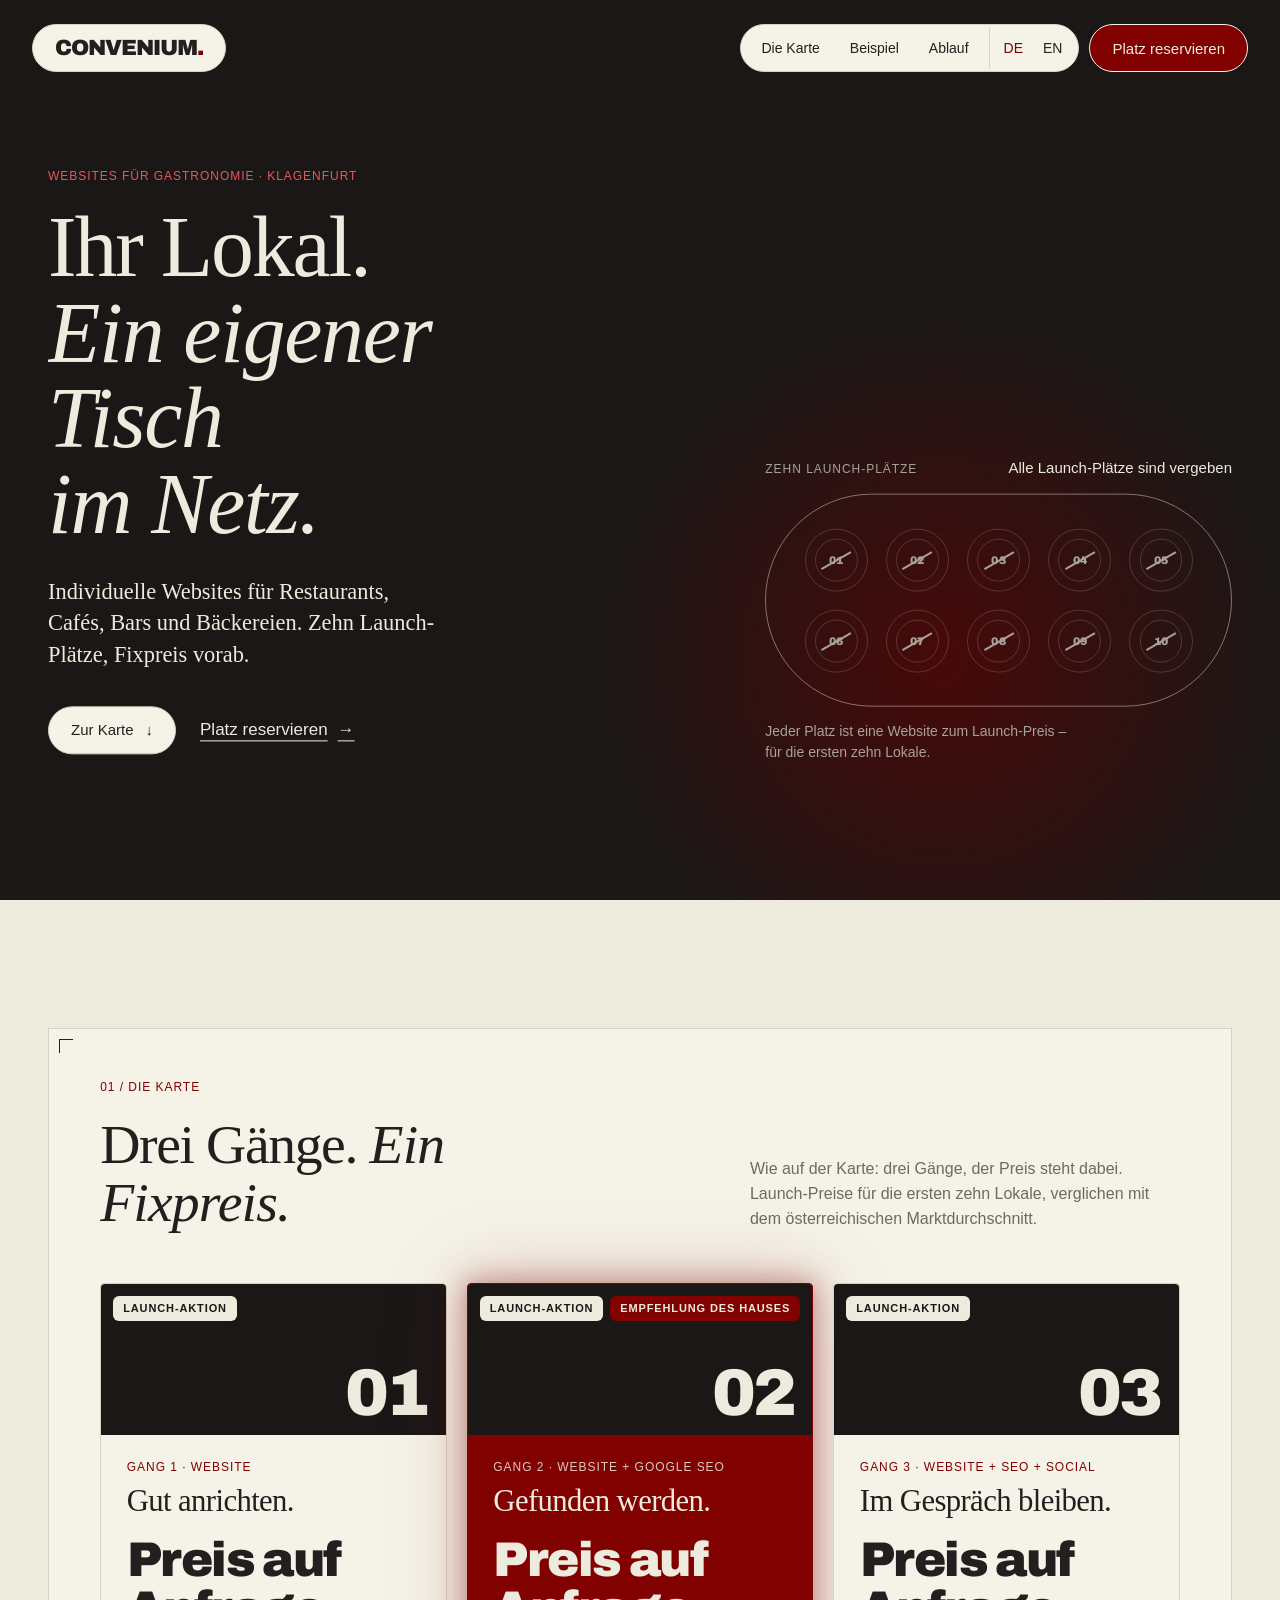
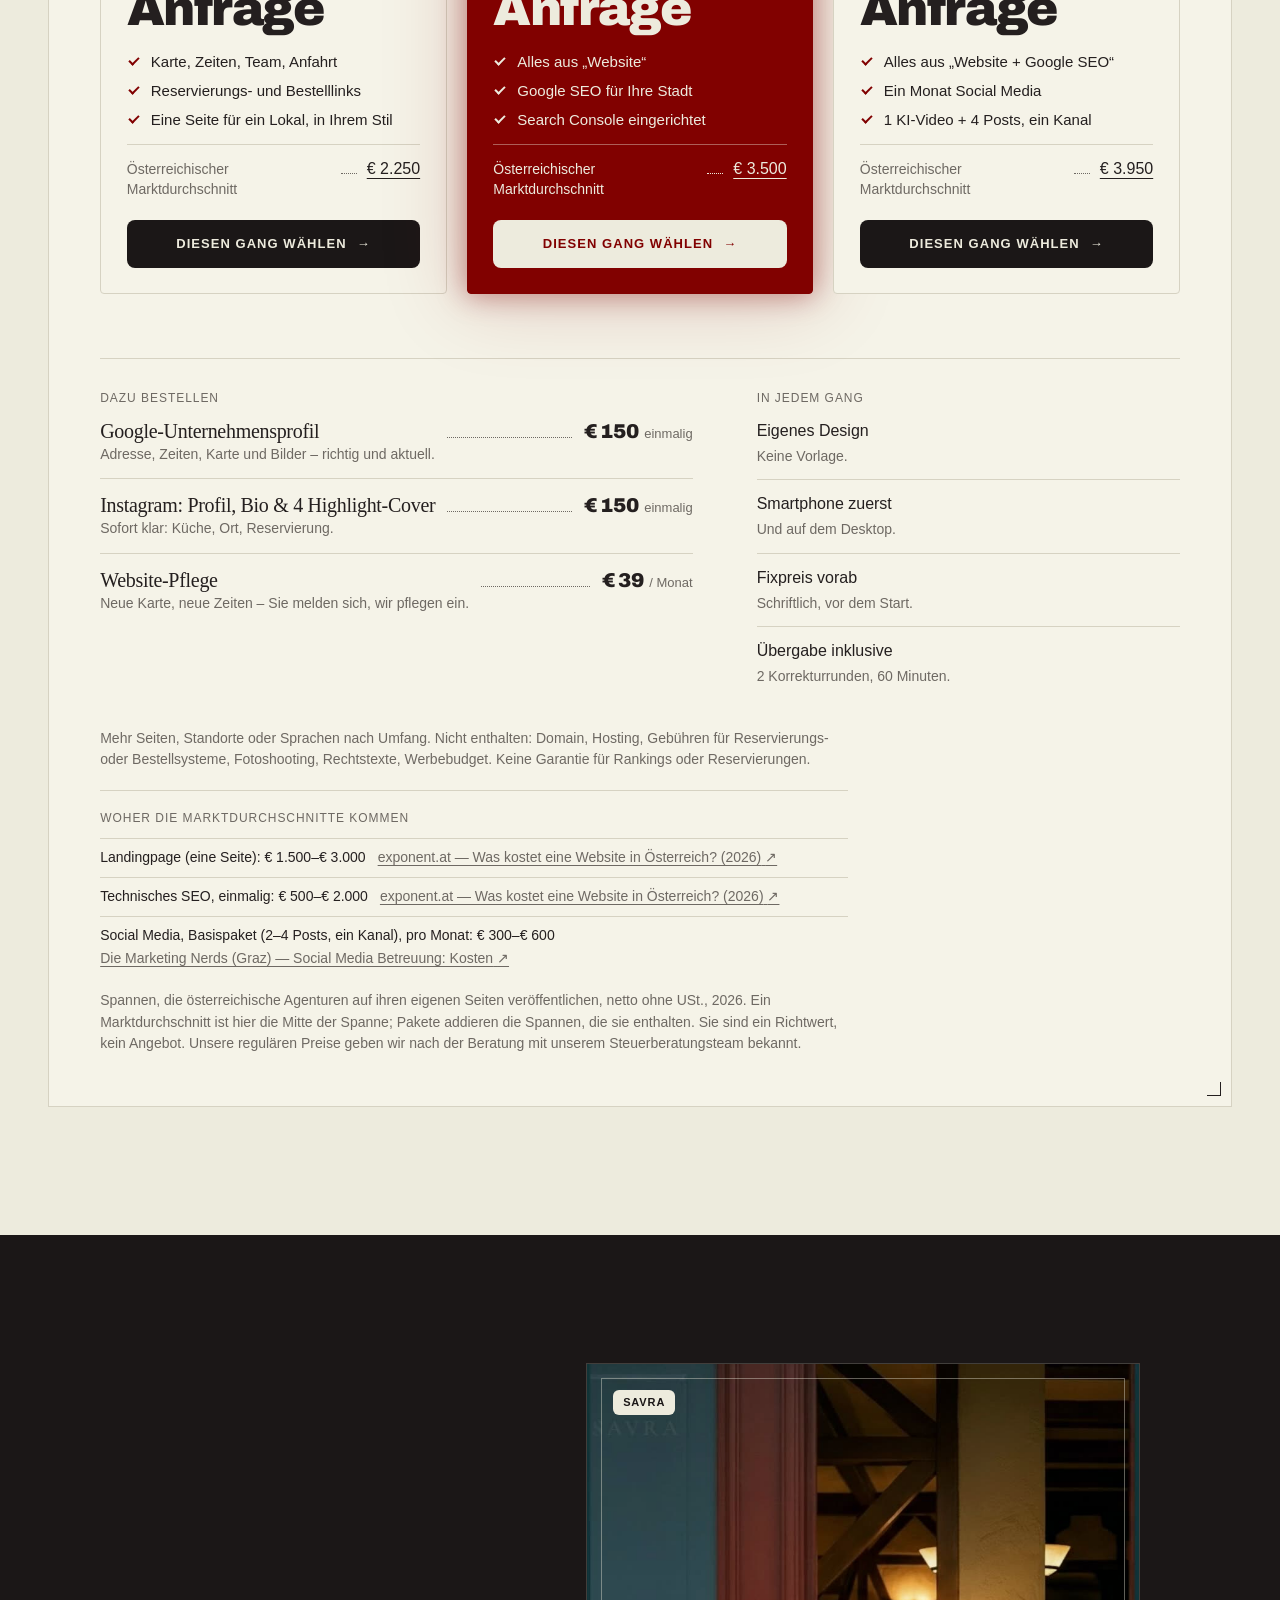
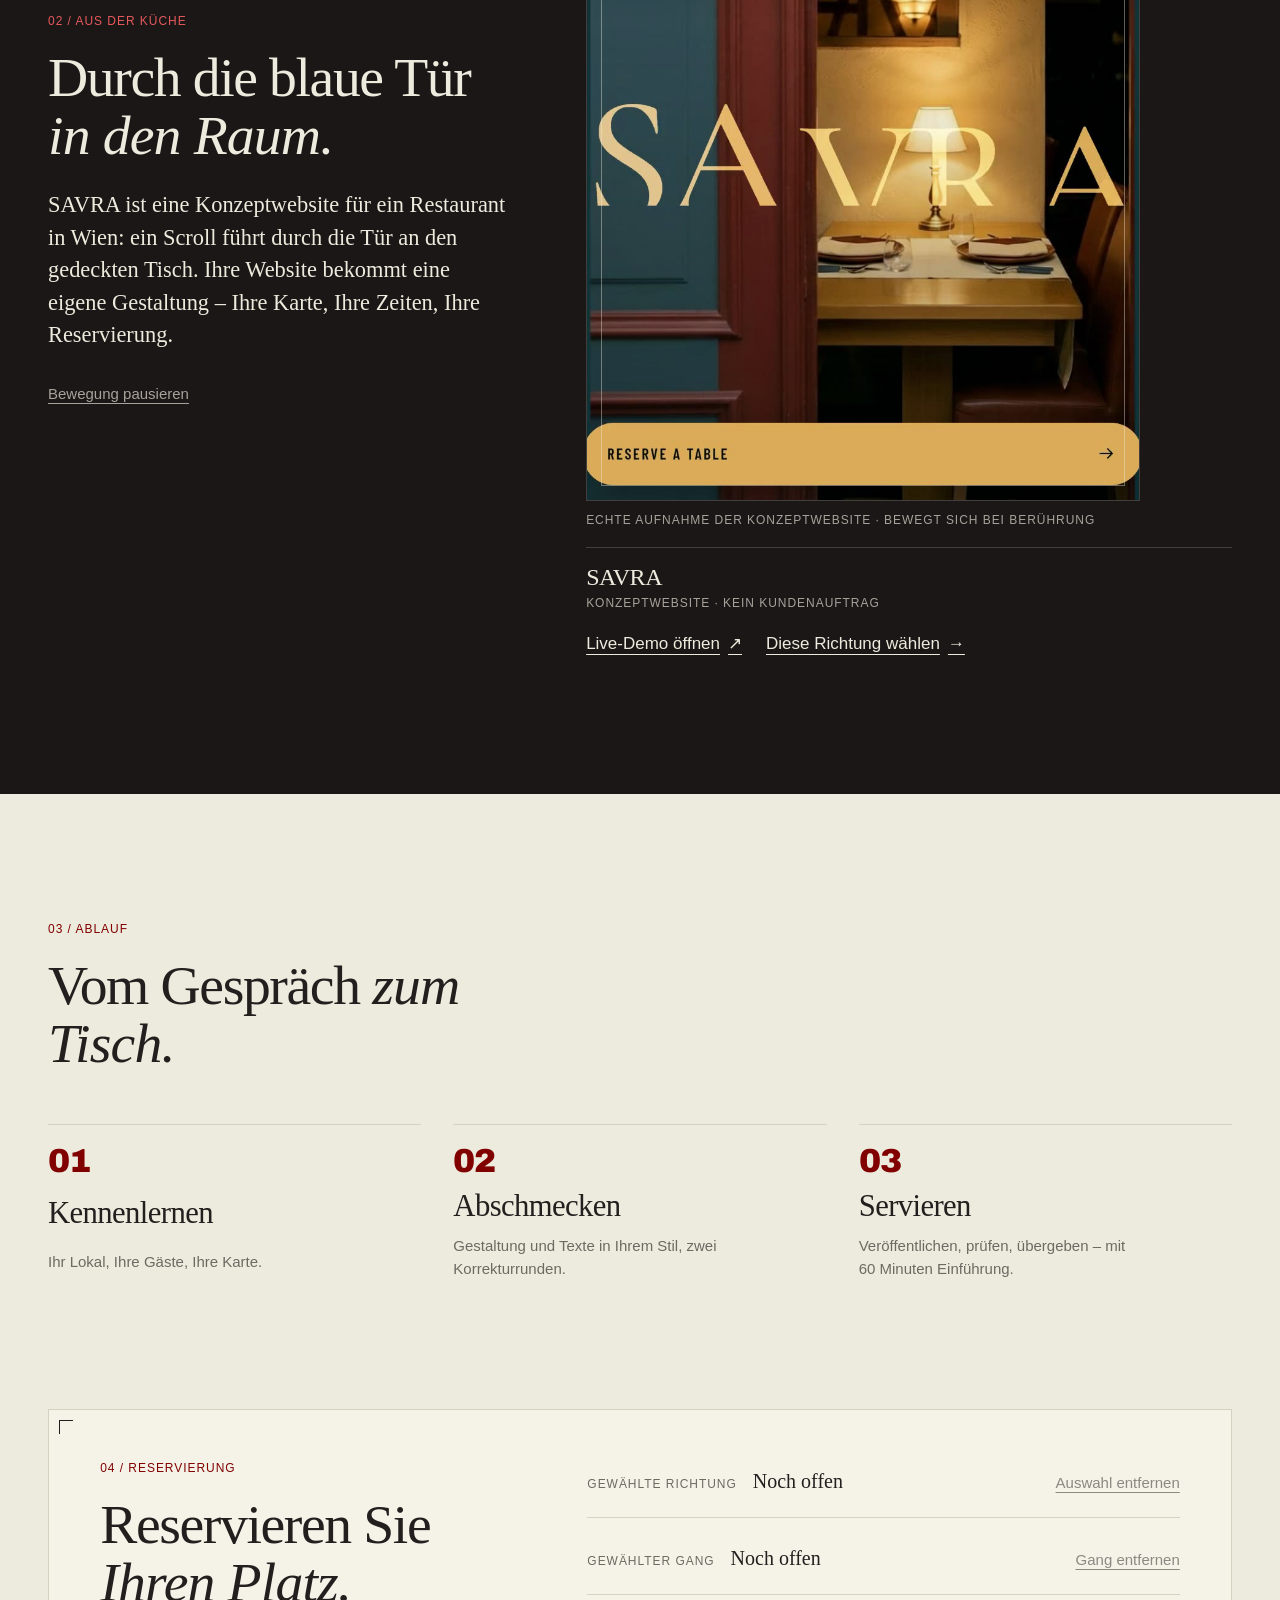
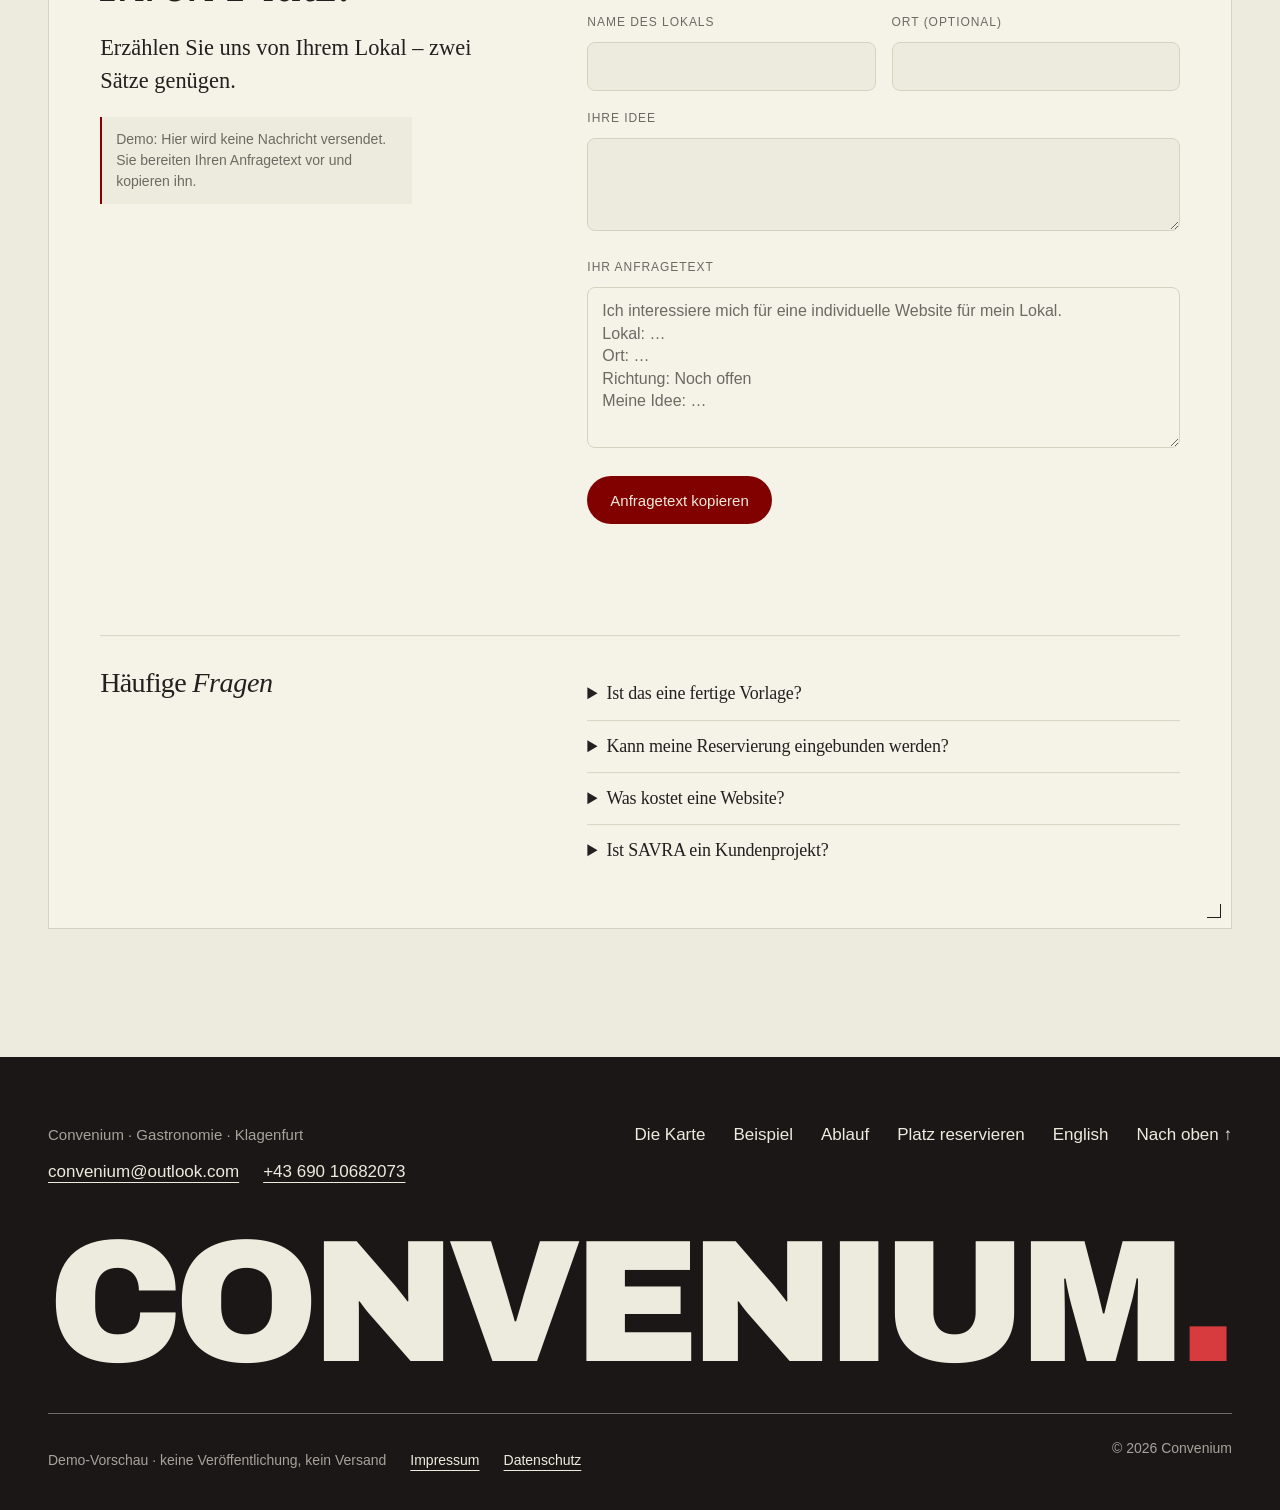
==== index.html @ eb6bcf76 "feat: Gastronomie landing page — Die Karte (ten launch places, three courses, SAVRA) Convenium's gas" ====
<!doctype html>
<html lang="de" class="no-js">
<head>
  <meta charset="utf-8">
  <meta name="viewport" content="width=device-width,initial-scale=1">
  <meta http-equiv="Content-Security-Policy" content="default-src 'self'; img-src 'self' data:; media-src 'self'; font-src 'self'; style-src 'self' 'unsafe-inline'; script-src 'self' 'sha256-A7kybvokWAe3T9hBeDjSubBib1FYvgoj/LT4qcGRFwo='; connect-src 'self'; object-src 'none'; base-uri 'self'; form-action 'none'">
  <meta name="referrer" content="strict-origin-when-cross-origin">
  <meta name="robots" content="noindex,nofollow">
  <title>Websites für Gastronomie — Convenium</title>
  <meta name="description" content="Individuelle Websites für Restaurants, Cafés, Bars und Bäckereien in Klagenfurt. Zehn Launch-Plätze zum Fixpreis. Von Convenium, Klagenfurt.">
  <meta name="theme-color" content="#1B1717">
  <link rel="icon" href="favicon.svg" type="image/svg+xml">
  <script>if(matchMedia('(prefers-reduced-motion: no-preference)').matches)document.documentElement.classList.add('pre')</script>
  <link rel="alternate" hreflang="de" href="./">
  <link rel="alternate" hreflang="en" href="en/">
  <meta property="og:type" content="website">
  <meta property="og:title" content="Websites für Gastronomie — Convenium">
  <meta property="og:description" content="Individuelle Websites für Restaurants, Cafés, Bars und Bäckereien in Klagenfurt. Zehn Launch-Plätze zum Fixpreis. Von Convenium, Klagenfurt.">
  <meta property="og:locale" content="de_AT">
  <meta property="og:image" content="og.jpg">
  <meta property="og:image:width" content="1200">
  <meta property="og:image:height" content="630">
  <meta name="twitter:card" content="summary_large_image">
  <link rel="preload" as="font" type="font/woff2" crossorigin href="assets/kit/fonts/newsreader-1.woff2">
  <link rel="preload" as="font" type="font/woff2" crossorigin href="assets/kit/fonts/newsreader-0.woff2">
  <link rel="stylesheet" href="assets/kit/fonts/fonts.css">
  <link rel="stylesheet" href="styles.css">
  <script defer src="assets/kit/vendor/gsap.min.js"></script>
  <script defer src="assets/kit/vendor/ScrollTrigger.min.js"></script>
  <script defer src="campaign.js"></script>
  <script defer src="script.js"></script>
</head>
<body>
  <a class="skip" href="#inhalt">Zum Inhalt</a>

  <header class="site-header">
    <a class="brand" href="#top" aria-label="Convenium, zum Seitenanfang">CONVENIUM<span>.</span></a>
    <nav class="nav-capsule" aria-label="Hauptnavigation">
      <a href="#karte">Die Karte</a><a href="#beispiel">Beispiel</a><a href="#ablauf">Ablauf</a>
      <span class="locale"><a href="./" aria-current="page">DE</a><a href="en/" hreflang="en" lang="en" data-locale-link data-base="en/"><span class="sr-only">English: </span>EN</a></span>
    </nav>
    <a class="pill pill--accent header-cta" href="#reservierung">Platz reservieren</a>
    <button class="pill pill--light menu-toggle js-only" type="button" aria-expanded="false" aria-controls="mobile-menu" data-menu-toggle>Menü</button>
    <div class="mobile-menu" id="mobile-menu" hidden>
      <nav aria-label="Mobile Navigation">
        <a href="#karte">Die Karte <span aria-hidden="true">→</span></a><a href="#beispiel">Beispiel <span aria-hidden="true">→</span></a><a href="#ablauf">Ablauf <span aria-hidden="true">→</span></a>
        <div class="menu-locale"><a href="./" aria-current="page">Deutsch</a><a href="en/" hreflang="en" lang="en" data-locale-link data-base="en/">English</a></div>
        <a class="pill pill--accent" href="#reservierung">Platz reservieren</a>
      </nav>
    </div>
  </header>

  <main id="inhalt">
    <section class="hero" id="top" aria-labelledby="hero-title">
      <div class="wrap hero-grid">
        <div class="hero-copy">
          <p class="label">Websites für Gastronomie · Klagenfurt</p>
          <h1 id="hero-title"><span class="line"><span class="line-inner">Ihr Lokal.</span></span><span class="line"><em class="line-inner">Ein eigener Tisch</em></span><span class="line"><em class="line-inner">im Netz.</em></span></h1>
          <p class="hero-body">Individuelle Websites für Restaurants, Cafés, Bars und Bäckereien. Zehn Launch-Plätze, Fixpreis vorab.</p>
          <div class="actions">
            <a class="pill pill--light" href="#karte">Zur Karte <span class="arrow" aria-hidden="true">↓</span></a>
            <a class="text-link" href="#reservierung">Platz reservieren <span class="arrow" aria-hidden="true">→</span></a>
          </div>
        </div>
        <figure class="table">
          <figcaption class="table-caption"><span class="label" id="table-label">Zehn Launch-Plätze</span><span class="table-count" data-camp-slots>10 von 10 Plätzen frei</span></figcaption>
          <div class="table-top" role="img" aria-label="Tisch für zehn: ein Teller pro Launch-Platz.">
            <ol class="plates" aria-hidden="true"><li class="plate" data-plate="1"><span class="plate-num">01</span></li><li class="plate" data-plate="2"><span class="plate-num">02</span></li><li class="plate" data-plate="3"><span class="plate-num">03</span></li><li class="plate" data-plate="4"><span class="plate-num">04</span></li><li class="plate" data-plate="5"><span class="plate-num">05</span></li><li class="plate" data-plate="6"><span class="plate-num">06</span></li><li class="plate" data-plate="7"><span class="plate-num">07</span></li><li class="plate" data-plate="8"><span class="plate-num">08</span></li><li class="plate" data-plate="9"><span class="plate-num">09</span></li><li class="plate" data-plate="10"><span class="plate-num">10</span></li></ol>
          </div>
          <p class="table-note">Jeder Platz ist eine Website zum Launch-Preis – für die ersten zehn Lokale.</p>
        </figure>
      </div>
    </section>

    <section class="karte" id="karte" aria-labelledby="karte-title">
      <div class="wrap">
        <div class="sheet">
          <div class="sec-head" data-reveal>
            <div>
              <p class="label">01 / Die Karte</p>
              <h2 id="karte-title">Drei Gänge. <em>Ein Fixpreis.</em></h2>
            </div>
            <p class="sec-intro">Wie auf der Karte: drei Gänge, der Preis steht dabei. Launch-Preise für die ersten zehn Lokale, verglichen mit dem österreichischen Marktdurchschnitt.</p>
          </div>
          <ol class="courses">
          <li class="course" data-package="website" data-reveal>
            <div class="course-plate" aria-hidden="true">
              <span class="course-num">01</span>
              <span class="course-chip">Launch-Aktion</span>
              
            </div>
            <div class="course-body">
              <h3><span class="course-name">Gang 1 · Website</span><span class="course-title">Gut anrichten.</span></h3>
              <p class="course-price"><span class="plan-from">ab</span> <span class="plan-amount" data-camp-pkg="website">€ 500</span> <span class="plan-unit">einmalig · netto</span></p>
              <p class="plan-then" data-camp-then="website">Launch-Preis bis 15.11.2026</p>
              <ul class="course-includes"><li>Karte, Zeiten, Team, Anfahrt</li><li>Reservierungs- und Bestelllinks</li><li>Eine Seite für ein Lokal, in Ihrem Stil</li></ul>
              <p class="course-market"><span class="course-market-label">Österreichischer Marktdurchschnitt</span><span class="leader" aria-hidden="true"></span><a class="course-market-value" href="#marktquellen">€ 2.250</a></p>
              <a class="course-choose" href="?package=website#reservierung" data-choose-package="website"><span>Diesen Gang wählen</span><span class="sr-only" data-chosen></span><span class="arrow" aria-hidden="true">→</span></a>
            </div>
          </li>
          <li class="course course--featured" data-package="website-seo" data-reveal>
            <div class="course-plate" aria-hidden="true">
              <span class="course-num">02</span>
              <span class="course-chip">Launch-Aktion</span>
              <span class="course-chip course-chip--right">Empfehlung des Hauses</span>
            </div>
            <div class="course-body">
              <h3><span class="course-name">Gang 2 · Website + Google SEO</span><span class="course-title">Gefunden werden.</span></h3>
              <p class="course-price"><span class="plan-from">ab</span> <span class="plan-amount" data-camp-pkg="website-seo">€ 700</span> <span class="plan-unit">einmalig · netto</span></p>
              <p class="plan-then" data-camp-then="website-seo">Launch-Preis bis 15.11.2026</p>
              <ul class="course-includes"><li>Alles aus „Website“</li><li>Google SEO für Ihre Stadt</li><li>Search Console eingerichtet</li></ul>
              <p class="course-market"><span class="course-market-label">Österreichischer Marktdurchschnitt</span><span class="leader" aria-hidden="true"></span><a class="course-market-value" href="#marktquellen">€ 3.500</a></p>
              <a class="course-choose" href="?package=website-seo#reservierung" data-choose-package="website-seo"><span>Diesen Gang wählen</span><span class="sr-only" data-chosen></span><span class="arrow" aria-hidden="true">→</span></a>
            </div>
          </li>
          <li class="course" data-package="website-seo-social" data-reveal>
            <div class="course-plate" aria-hidden="true">
              <span class="course-num">03</span>
              <span class="course-chip">Launch-Aktion</span>
              
            </div>
            <div class="course-body">
              <h3><span class="course-name">Gang 3 · Website + SEO + Social</span><span class="course-title">Im Gespräch bleiben.</span></h3>
              <p class="course-price"><span class="plan-from">ab</span> <span class="plan-amount" data-camp-pkg="website-seo-social">€ 990</span> <span class="plan-unit">einmalig · netto</span></p>
              <p class="plan-then" data-camp-then="website-seo-social">Launch-Preis bis 15.11.2026</p>
              <ul class="course-includes"><li>Alles aus „Website + Google SEO“</li><li>Ein Monat Social Media</li><li>1 KI-Video + 4 Posts, ein Kanal</li></ul>
              <p class="course-market"><span class="course-market-label">Österreichischer Marktdurchschnitt</span><span class="leader" aria-hidden="true"></span><a class="course-market-value" href="#marktquellen">€ 3.950</a></p>
              <a class="course-choose" href="?package=website-seo-social#reservierung" data-choose-package="website-seo-social"><span>Diesen Gang wählen</span><span class="sr-only" data-chosen></span><span class="arrow" aria-hidden="true">→</span></a>
            </div>
          </li>
          </ol>
          <div class="menu-foot">
            <div class="extras" data-reveal>
              <h3 class="field-label">Dazu bestellen</h3>
              <ul class="menu-list"><li><span class="menu-item"><strong>Google-Unternehmensprofil</strong><small>Adresse, Zeiten, Karte und Bilder – richtig und aktuell.</small></span><span class="leader" aria-hidden="true"></span><span class="menu-price">€ 150<small>einmalig</small></span></li><li><span class="menu-item"><strong>Instagram: Profil, Bio &amp; 4 Highlight-Cover</strong><small>Sofort klar: Küche, Ort, Reservierung.</small></span><span class="leader" aria-hidden="true"></span><span class="menu-price">€ 150<small>einmalig</small></span></li><li><span class="menu-item"><strong>Website-Pflege</strong><small>Neue Karte, neue Zeiten – Sie melden sich, wir pflegen ein.</small></span><span class="leader" aria-hidden="true"></span><span class="menu-price">€ 39<small>/ Monat</small></span></li></ul>
            </div>
            <div class="value" data-reveal>
              <h3 class="field-label">In jedem Gang</h3>
              <ul><li><strong>Eigenes Design</strong><span>Keine Vorlage.</span></li><li><strong>Smartphone zuerst</strong><span>Und auf dem Desktop.</span></li><li><strong>Fixpreis vorab</strong><span>Schriftlich, vor dem Start.</span></li><li><strong>Übergabe inklusive</strong><span>2 Korrekturrunden, 60 Minuten.</span></li></ul>
            </div>
          </div>
          <p class="menu-note">Mehr Seiten, Standorte oder Sprachen nach Umfang. Nicht enthalten: Domain, Hosting, Gebühren für Reservierungs- oder Bestellsysteme, Fotoshooting, Rechtstexte, Werbebudget. Keine Garantie für Rankings oder Reservierungen.</p>
          <div class="menu-sources" id="marktquellen">
            <h3 class="field-label">Woher die Marktdurchschnitte kommen</h3>
            <ul><li><span class="menu-source-what">Landingpage (eine Seite): € 1.500–€ 3.000</span><a href="https://exponent.at/blog/was-kostet-eine-website-oesterreich-2026" target="_blank" rel="noopener noreferrer">exponent.at — Was kostet eine Website in Österreich? (2026)<span class="sr-only"> (öffnet in neuem Tab)</span> <span aria-hidden="true">↗</span></a></li><li><span class="menu-source-what">Technisches SEO, einmalig: € 500–€ 2.000</span><a href="https://exponent.at/blog/was-kostet-eine-website-oesterreich-2026" target="_blank" rel="noopener noreferrer">exponent.at — Was kostet eine Website in Österreich? (2026)<span class="sr-only"> (öffnet in neuem Tab)</span> <span aria-hidden="true">↗</span></a></li><li><span class="menu-source-what">Social Media, Basispaket (2–4 Posts, ein Kanal), pro Monat: € 300–€ 600</span><a href="https://diemarketingnerds.com/magazin/social-media-betreuung-kosten/" target="_blank" rel="noopener noreferrer">Die Marketing Nerds (Graz) — Social Media Betreuung: Kosten<span class="sr-only"> (öffnet in neuem Tab)</span> <span aria-hidden="true">↗</span></a></li></ul>
            <p>Spannen, die österreichische Agenturen auf ihren eigenen Seiten veröffentlichen, netto ohne USt., 2026. Ein Marktdurchschnitt ist hier die Mitte der Spanne; Pakete addieren die Spannen, die sie enthalten. Sie sind ein Richtwert, kein Angebot. Unsere regulären Preise geben wir nach der Beratung mit unserem Steuerberatungsteam bekannt.</p>
          </div>
        </div>
      </div>
    </section>

    <section class="campaign" id="launch" aria-labelledby="campaign-label" data-campaign>
      <div class="wrap campaign-inner">
        <div class="campaign-head">
          <p class="label campaign-label" id="campaign-label" data-camp="label"></p>
          <p class="campaign-claim"><span class="sheen" data-camp="claim" data-text=""></span> <a class="campaign-source" href="#marktquellen" data-camp="source"></a></p>
        </div>
        <div class="campaign-mid">
          <p class="campaign-count" role="timer" data-camp="count"><span class="campaign-ends" data-camp="ends"></span> <span class="campaign-units" data-camp="units" aria-hidden="true"></span></p>
          <p class="campaign-slots" data-camp="slots"></p>
        </div>
        <div class="campaign-foot">
          <p class="campaign-regular" data-camp="after"></p>
          <a class="campaign-cta" href="#karte" data-camp="cta"></a>
          <p class="campaign-risk" data-camp="risk"></p>
        </div>
      </div>
    </section>

    <section class="example" id="beispiel" aria-labelledby="example-title">
      <div class="wrap example-grid">
        <div class="example-copy" data-reveal>
          <p class="label">02 / Aus der Küche</p>
          <h2 id="example-title">Durch die blaue Tür <em>in den Raum.</em></h2>
          <p class="example-intro">SAVRA ist eine Konzeptwebsite für ein Restaurant in Wien: ein Scroll führt durch die Tür an den gedeckten Tisch. Ihre Website bekommt eine eigene Gestaltung – Ihre Karte, Ihre Zeiten, Ihre Reservierung.</p>
          <button class="text-button motion-toggle js-only" type="button" aria-pressed="false" data-motion-toggle>Bewegung pausieren</button>
        </div>
        <article class="concept" data-concept="savra" aria-labelledby="c-savra" data-reveal>
          <figure class="door" data-door>
            <div class="door-frame">
              <picture>
                <source media="(min-width: 1024px)" srcset="assets/savra/cover-portrait.jpg">
                <img loading="lazy" decoding="async" src="assets/savra/cover.jpg" width="1440" height="810" alt="Screenshot der SAVRA-Konzeptwebsite: große Serifen-Buchstaben SAVRA vor einer petrolblauen Wand, dazwischen der Blick durch eine Tür auf einen gedeckten Tisch mit Lampe.">
              </picture>
              <video class="door-video" muted loop playsinline preload="none" aria-hidden="true" tabindex="-1" data-door-video data-src-wide="assets/savra/loop-portrait.mp4" data-src-narrow="assets/savra/loop.mp4"></video>
              <span class="door-inner" aria-hidden="true"></span>
              <span class="door-tag" aria-hidden="true">SAVRA</span>
            </div>
            <figcaption class="caption door-caption">Echte Aufnahme der Konzeptwebsite · bewegt sich bei Berührung</figcaption>
          </figure>
          <div class="concept-meta">
            <div class="concept-title"><h3 id="c-savra">SAVRA</h3><p class="status">Konzeptwebsite · kein Kundenauftrag</p></div>
            <div class="concept-actions">
              <a class="live" href="https://rustamg16.github.io/Savra_v2/" target="_blank" rel="noopener noreferrer"><span>Live-Demo öffnen</span><span class="sr-only"> (öffnet in neuem Tab)</span><span class="arrow" aria-hidden="true">↗</span></a>
              <a class="choose" href="?example=savra#reservierung" data-choose="savra"><span>Diese Richtung wählen</span><span class="sr-only" data-chosen></span><span class="arrow" aria-hidden="true">→</span></a>
            </div>
          </div>
        </article>
      </div>
    </section>

    <section class="process" id="ablauf" aria-labelledby="process-title">
      <div class="wrap">
        <div class="sec-head" data-reveal>
          <div>
            <p class="label">03 / Ablauf</p>
            <h2 id="process-title">Vom Gespräch <em>zum Tisch.</em></h2>
          </div>
        </div>
        <ol class="steps" data-reveal-group><li><span class="step-num" aria-hidden="true">01</span><h3>Kennenlernen</h3><p>Ihr Lokal, Ihre Gäste, Ihre Karte.</p></li><li><span class="step-num" aria-hidden="true">02</span><h3>Abschmecken</h3><p>Gestaltung und Texte in Ihrem Stil, zwei Korrekturrunden.</p></li><li><span class="step-num" aria-hidden="true">03</span><h3>Servieren</h3><p>Veröffentlichen, prüfen, übergeben – mit 60 Minuten Einführung.</p></li></ol>
      </div>
    </section>

    <section class="inquiry" id="reservierung" aria-labelledby="inquiry-title">
      <div class="wrap">
        <div class="sheet sheet--inquiry">
          <div class="inquiry-grid">
            <div class="inquiry-intro" data-reveal>
              <p class="label">04 / Reservierung</p>
              <h2 id="inquiry-title" tabindex="-1">Reservieren Sie <em>Ihren Platz.</em></h2>
              <p>Erzählen Sie uns von Ihrem Lokal – zwei Sätze genügen.</p>
              <p class="demo-note">Demo: Hier wird keine Nachricht versendet. Sie bereiten Ihren Anfragetext vor und kopieren ihn.</p>
            </div>
            <div class="composer" role="group" aria-labelledby="inquiry-title" data-reveal>
              <div class="selection js-only" role="group" aria-labelledby="sel-label">
                <span class="field-label" id="sel-label">Gewählte Richtung</span>
                <strong class="selection-value" data-selection-name>Noch offen</strong>
                <button class="text-button" type="button" data-clear aria-disabled="true">Auswahl entfernen</button>
              </div>
              <div class="selection js-only" role="group" aria-labelledby="pkg-label">
                <span class="field-label" id="pkg-label">Gewählter Gang</span>
                <strong class="selection-value" data-package-name>Noch offen</strong>
                <button class="text-button" type="button" data-clear-package aria-disabled="true">Gang entfernen</button>
              </div>
              <div class="fields-2 js-only">
                <div><label class="field-label" for="f-business">Name des Lokals</label><input id="f-business" type="text" autocomplete="organization" maxlength="120"></div>
                <div><label class="field-label" for="f-location">Ort (optional)</label><input id="f-location" type="text" maxlength="120"></div>
              </div>
              <div class="js-only"><label class="field-label" for="f-message">Ihre Idee</label><textarea id="f-message" rows="3" maxlength="1200"></textarea></div>
              <div>
                <label class="field-label" for="inquiry-preview">Ihr Anfragetext</label>
                <textarea class="preview" id="inquiry-preview" rows="6" readonly data-preview>Ich interessiere mich für eine individuelle Website für mein Lokal. Lokal: … Ort: … Richtung: … Gang: … Meine Idee: …</textarea>
              </div>
              <p class="fallback nojs-only">Ohne JavaScript: Kopieren Sie diese Vorlage und ergänzen Sie Lokal, Ort, Richtung, gewünschten Gang und Ihre Idee.</p>
              <div class="composer-actions js-only">
                <button class="pill pill--accent" type="button" data-copy>Anfragetext kopieren</button>
              </div>
              <p class="status" role="status" aria-live="polite" data-status></p>
            </div>
          </div>
          <div class="faq" data-reveal>
            <h2>Häufige <em>Fragen</em></h2>
            <div class="faq-list"><details><summary>Ist das eine fertige Vorlage?</summary><p>Nein. SAVRA zeigt eine Richtung; Ihre Website wird für Ihr Lokal gestaltet.</p></details><details><summary>Kann meine Reservierung eingebunden werden?</summary><p>Vorhandene Reservierungs- oder Bestelllinks ja. Weitere Integrationen hängen vom Anbieter ab.</p></details><details><summary>Was kostet eine Website?</summary><p>Ab € 500 netto für eine einseitige Website – der Launch-Preis für die ersten zehn Lokale. Den Endpreis bestätigen wir vor dem Start schriftlich.</p></details><details><summary>Ist SAVRA ein Kundenprojekt?</summary><p>Nein. SAVRA ist eine Konzeptwebsite von Convenium, kein Kundenauftrag.</p></details></div>
          </div>
        </div>
      </div>
    </section>
  </main>

  <footer class="site-footer">
    <div class="footer-inner">
      <div class="footer-top">
        <div class="footer-id">
          <p class="footer-line">Convenium · Gastronomie · Klagenfurt</p>
          <p class="footer-contact"><a href="mailto:convenium@outlook.com">convenium@outlook.com</a><a href="tel:+4369010682073">+43 690 10682073</a></p>
        </div>
        <nav class="footer-links" aria-label="Fußnavigation">
          <a href="#karte">Die Karte</a><a href="#beispiel">Beispiel</a><a href="#ablauf">Ablauf</a>
          <a href="#reservierung">Platz reservieren</a>
          <a href="en/" hreflang="en" lang="en" data-locale-link data-base="en/">English</a>
          <a href="#top">Nach oben ↑</a>
        </nav>
      </div>
      <p class="footer-brand"><a href="https://convenium.at/" aria-label="Convenium Studio, Startseite">CONVENIUM<span>.</span></a></p>
      <div class="footer-bottom">
        <p class="footer-legal"><span>Demo-Vorschau · keine Veröffentlichung, kein Versand</span><a href="impressum/">Impressum</a><a href="datenschutz/">Datenschutz</a></p>
        <p>© 2026 Convenium</p>
      </div>
    </div>
  </footer>

  <script type="application/json" id="campaign">{"id":"gastronomy-klagenfurt-launch-2026","active":true,"endsAt":"2026-11-15T23:59:00+01:00","timezone":"Europe/Vienna","slotsTotal":10,"slotsLeft":10,"_note":"Same prices, end date and market sources as the studio's content/campaign.json (Hair & Beauty, Rustam 2026-10-06). Separate places: ten for gastronomy. Prices change only on Rustam's word.","claim":{"sources":[{"id":"landing","label":"exponent.at — Was kostet eine Website in Österreich? (2026)","url":"https://exponent.at/blog/was-kostet-eine-website-oesterreich-2026","low":1500,"high":3000,"what":{"en":"Landing page (one page)","de":"Landingpage (eine Seite)"}},{"id":"seo","label":"exponent.at — Was kostet eine Website in Österreich? (2026)","url":"https://exponent.at/blog/was-kostet-eine-website-oesterreich-2026","low":500,"high":2000,"what":{"en":"Technical SEO, one-time","de":"Technisches SEO, einmalig"}},{"id":"social","label":"Die Marketing Nerds (Graz) — Social Media Betreuung: Kosten","url":"https://diemarketingnerds.com/magazin/social-media-betreuung-kosten/","low":300,"high":600,"what":{"en":"Social media, basic package (2–4 posts, one channel), per month","de":"Social Media, Basispaket (2–4 Posts, ein Kanal), pro Monat"}}]},"services":{"website":{"launch":500,"market":2250,"basis":["landing"]},"google-seo":{"launch":200,"market":1250,"basis":["seo"]},"social-month":{"launch":290,"market":450,"basis":["social"]}},"packages":[{"id":"website","services":["website"],"launch":500,"market":2250},{"id":"website-seo","services":["website","google-seo"],"launch":700,"market":3500},{"id":"website-seo-social","services":["website","google-seo","social-month"],"launch":990,"market":3950}],"ctaUrl":"https://convenium.at/gastronomy/#karte","copy":{"en":{"label":"Launch offer · the first 10 venues","claim":"Launch prices for the first 10 venues – compared with the Austrian market average","claimSource":"Where the market averages come from","slots":"{n} of {total} launch places left","full":"All launch places are taken","after":"Our regular prices will be announced after a consultation with our accounting team.","until":"Launch price until {date}","onRequest":"Price on request","market":"Austrian market average","sourcesNote":"Ranges published by Austrian agencies on their own pages, net excl. VAT, 2026. A market average here is the midpoint of the range; packages add up the ranges they contain. They are a reference, not a quote.","cta":"See the menu","risk":"Fixed price in writing before we start · 2 rounds of corrections","ends":"Ends in","units":{"d":"days","h":"hrs","m":"min","s":"sec"},"table":"{n} of {total} places free"},"de":{"label":"Launch-Aktion · die ersten 10 Lokale","claim":"Launch-Preise für die ersten 10 Lokale – verglichen mit dem österreichischen Marktdurchschnitt","claimSource":"Woher die Marktdurchschnitte kommen","slots":"{n} von {total} Launch-Plätzen frei","full":"Alle Launch-Plätze sind vergeben","after":"Unsere regulären Preise geben wir nach der Beratung mit unserem Steuerberatungsteam bekannt.","until":"Launch-Preis bis {date}","onRequest":"Preis auf Anfrage","market":"Österreichischer Marktdurchschnitt","sourcesNote":"Spannen, die österreichische Agenturen auf ihren eigenen Seiten veröffentlichen, netto ohne USt., 2026. Ein Marktdurchschnitt ist hier die Mitte der Spanne; Pakete addieren die Spannen, die sie enthalten. Sie sind ein Richtwert, kein Angebot.","cta":"Zur Karte","risk":"Fixpreis schriftlich vor Start · 2 Korrekturrunden","ends":"Endet in","units":{"d":"Tage","h":"Std","m":"Min","s":"Sek"},"table":"{n} von {total} Plätzen frei"}}}</script>
  <script type="application/json" id="i18n">{"locale":"de","numberLocale":"de-AT","examples":{"savra":"SAVRA"},"packages":{"website":{"name":"Website","price":500,"onRequest":false},"website-seo":{"name":"Website + Google SEO","price":700,"onRequest":false},"website-seo-social":{"name":"Website + SEO + Social","price":990,"onRequest":false}},"none":"Noch offen","chosen":"ausgewählt","selected":"Gewählte Richtung","packageSelected":"Gewählter Gang","success":"Anfragetext kopiert. Es wurde keine Nachricht gesendet.","failure":"Kopieren nicht möglich. Bitte markieren und kopieren Sie den Text unten.","menu":"Menü","close":"Schließen","motionPause":"Bewegung pausieren","motionPlay":"Bewegung aktivieren","onRequest":"Preis auf Anfrage","draft":{"intro":"Ich interessiere mich für eine individuelle Website für mein Lokal.","business":"Lokal","location":"Ort","direction":"Richtung","package":"Gang","price":"Ab-Preis","idea":"Meine Idee","empty":"…","once":"einmalig","net":"netto","from":"ab"}}</script>
</body>
</html>
---- assets/kit/fonts/fonts.css ----
@font-face {
  font-family: 'Inter';
  font-style: normal;
  font-weight: 400;
  font-display: swap;
  src: url(./inter-0.woff2) format('woff2');
  unicode-range: U+0000-00FF, U+0131, U+0152-0153, U+02BB-02BC, U+02C6, U+02DA, U+02DC, U+0304, U+0308, U+0329, U+2000-206F, U+20AC, U+2122, U+2191, U+2193, U+2212, U+2215, U+FEFF, U+FFFD;
}
@font-face {
  font-family: 'Inter';
  font-style: normal;
  font-weight: 500;
  font-display: swap;
  src: url(./inter-1.woff2) format('woff2');
  unicode-range: U+0000-00FF, U+0131, U+0152-0153, U+02BB-02BC, U+02C6, U+02DA, U+02DC, U+0304, U+0308, U+0329, U+2000-206F, U+20AC, U+2122, U+2191, U+2193, U+2212, U+2215, U+FEFF, U+FFFD;
}
@font-face {
  font-family: 'Newsreader';
  font-style: italic;
  font-weight: 400;
  font-display: swap;
  src: url(./newsreader-0.woff2) format('woff2');
  unicode-range: U+0000-00FF, U+0131, U+0152-0153, U+02BB-02BC, U+02C6, U+02DA, U+02DC, U+0304, U+0308, U+0329, U+2000-206F, U+20AC, U+2122, U+2191, U+2193, U+2212, U+2215, U+FEFF, U+FFFD;
}
@font-face {
  font-family: 'Newsreader';
  font-style: normal;
  font-weight: 400;
  font-display: swap;
  src: url(./newsreader-1.woff2) format('woff2');
  unicode-range: U+0000-00FF, U+0131, U+0152-0153, U+02BB-02BC, U+02C6, U+02DA, U+02DC, U+0304, U+0308, U+0329, U+2000-206F, U+20AC, U+2122, U+2191, U+2193, U+2212, U+2215, U+FEFF, U+FFFD;
}
@font-face {
  font-family: 'Archivo';
  font-style: normal;
  font-weight: 900;
  font-stretch: 100%;
  font-display: swap;
  src: url(./archivo-0.woff2) format('woff2');
  unicode-range: U+0000-00FF, U+0131, U+0152-0153, U+02BB-02BC, U+02C6, U+02DA, U+02DC, U+0304, U+0308, U+0329, U+2000-206F, U+20AC, U+2122, U+2191, U+2193, U+2212, U+2215, U+FEFF, U+FFFD;
}
---- styles.css ----
/* Convenium · Gastronomie — styles.css
   Direction "Die Karte" (the menu card): a noir room, a paper menu laid on it, Newsreader leading the type,
   Archivo reserved for prices and numerals, Inter for the interface. Brand tokens are the studio's
   (005-agency/DESIGN.md); nothing is composed outside them. Breakpoints: phone < 640 · tablet 640–1023 ·
   laptop 1024–1439 · desktop 1440–1919 · wide ≥ 1920. No pins, no scroll-jacking; all content is in the DOM
   and visible without JavaScript. Hover and glow move with `translate`, GSAP owns `transform`. */
:root {
  --noir: #1B1717; --cotton: #EDEBDD; --paper: #F5F3E8; --ink: #241F1F; --gray: #6E6963; --gray-noir: #A8A29A;
  --rule: #D6D2C2; --cherry: #810100; --maroon: #630000; --chili: #D73B3E; --chili-300: #E5595C;
  --rule-noir: color-mix(in srgb, var(--cotton) 18%, transparent);
  --font-serif: Newsreader, Georgia, "Times New Roman", serif;
  --font-sans: Inter, "Helvetica Neue", Arial, sans-serif;
  --font-display: Archivo, "Arial Black", Arial, sans-serif;
  /* Type ramp (DESIGN.md): every fluid size carries a rem term so text zoom still scales it. */
  --t-h1: clamp(2.75rem, 1.2rem + 5.2vw, 7rem);          /* 44 → 94 @1440 → 112 */
  --t-h2: clamp(2.25rem, 1.4rem + 2.6vw, 4.5rem);        /* 36 → 60 @1440 → 72 */
  --t-h3: clamp(1.5rem, 1.2rem + 0.9vw, 2.25rem);        /* 24 → 32 → 36 */
  --t-lead: clamp(1.125rem, 1rem + 0.5vw, 1.5rem);       /* 18 → 24 */
  --t-price: clamp(2.25rem, 1.6rem + 1.8vw, 3.5rem);     /* 36 → 52 → 56 */
  --t-num: clamp(3rem, 2.2rem + 2.4vw, 5.5rem);          /* course numerals 48 → 88 (never above the H2 on the same sheet, see DESIGN.md) */
  --t-body: 17px; --t-small: 14px; --t-label: 12px;
  --max: 1360px; --gutter: 48px; --section: 128px; --header-h: 96px;
  --ease-out: cubic-bezier(.16, 1, .3, 1); --ease-inout: cubic-bezier(.65, 0, .35, 1);
  --radius-card: 4px; --radius-control: 8px;
}
@media (min-width: 1600px) { :root { --max: 1600px; --gutter: 64px; --section: 160px; } }
@media (min-width: 1920px) { :root { --max: 1760px; --gutter: 72px; } }
@media (max-width: 1023px) { :root { --gutter: 32px; --section: 96px; --header-h: 88px; } }
@media (max-width: 639px)  { :root { --gutter: 20px; --section: 72px; --header-h: 72px; } }

*, *::before, *::after { box-sizing: border-box; }
html { -webkit-text-size-adjust: 100%; }
body { margin: 0; background: var(--cotton); color: var(--ink); font: 400 var(--t-body)/1.55 var(--font-sans); -webkit-font-smoothing: antialiased; text-rendering: optimizeLegibility; }
img, video { display: block; max-width: 100%; }
a { color: inherit; }
h1, h2, h3, p, ol, ul, figure { margin: 0; }
h1, h2, h3 { font-weight: 400; }
em { font-family: var(--font-serif); font-style: italic; font-weight: 400; }
button { font: inherit; color: inherit; }

/* Focus: a spacer the colour of the ground, then the chili ring (cotton on cherry). */
body { --ring-ground: var(--cotton); --ring-color: var(--chili); }
.hero, .example, .campaign, .site-footer { --ring-ground: var(--noir); --ring-color: var(--chili); }
.sheet, .site-header, .mobile-menu { --ring-ground: var(--paper); }
:focus-visible { outline: 2px solid transparent; outline-offset: 2px; box-shadow: 0 0 0 2px var(--ring-ground), 0 0 0 4px var(--ring-color); }

.sr-only { position: absolute; width: 1px; height: 1px; padding: 0; margin: -1px; overflow: hidden; clip: rect(0 0 0 0); white-space: nowrap; border: 0; }
.js .nojs-only { display: none !important; }
.no-js .js-only { display: none !important; }
[data-motion="reduced"] .motion-toggle, [data-motion="unavailable"] .motion-toggle { display: none; }

.skip { position: absolute; left: var(--gutter); top: -120px; z-index: 300; background: var(--noir); color: var(--cotton); padding: 14px 20px; border-radius: 999px; text-decoration: none; font-weight: 500; }
.skip:focus { top: 12px; }
section[id], [id="inquiry-title"] { scroll-margin-top: calc(var(--header-h) + 8px); }
.wrap { width: min(var(--max), calc(100% - 2 * var(--gutter))); margin-inline: auto; }

.label { display: block; margin-bottom: 20px; font: 500 var(--t-label)/1.3 var(--font-sans); letter-spacing: .08em; text-transform: uppercase; color: var(--cherry); }
.caption { font: 500 var(--t-label)/1.3 var(--font-sans); letter-spacing: .08em; text-transform: uppercase; color: var(--gray); }
.field-label { display: block; margin-bottom: 12px; font: 500 var(--t-label)/1.3 var(--font-sans); letter-spacing: .08em; text-transform: uppercase; color: var(--gray); }
h1 { font: 400 var(--t-h1)/1 var(--font-serif); letter-spacing: -.025em; }
h2 { font: 400 var(--t-h2)/1.04 var(--font-serif); letter-spacing: -.025em; max-width: 16ch; }
h2 em, h1 em { letter-spacing: -.015em; }
h3 { font-size: clamp(22px, 1.5vw, 30px); line-height: 1.2; letter-spacing: -.02em; }

/* ---------- Pre-paint (motion only): the one inline script adds .pre; GSAP paints the from-states and
   script.js removes the class at once. If GSAP never runs, everything returns after 4 s. ---------- */
.pre .site-header, .pre .hero .label, .pre .line-inner, .pre .hero-body, .pre .hero .actions, .pre .table-caption, .pre .table-top, .pre .table-note { opacity: 0; animation: pre-release 0s 4s forwards; }
@keyframes pre-release { to { opacity: 1; } }

/* ---------- Buttons & links ---------- */
.pill { display: inline-flex; align-items: center; justify-content: center; gap: 12px; min-height: 48px; padding: 0 22px; border: 1px solid transparent; border-radius: 999px; font: 500 15px/1 var(--font-sans); text-decoration: none; white-space: nowrap; cursor: pointer; transition: background-color 160ms var(--ease-out), color 160ms var(--ease-out); }
.pill--accent { background: var(--cherry); color: var(--cotton); }
.pill--accent:hover { background: var(--maroon); }
.pill--light { background: var(--paper); color: var(--ink); border-color: var(--rule); }
.pill--light:hover { background: var(--cotton); }
.text-link { display: inline-flex; align-items: center; gap: 10px; min-height: 44px; font-weight: 500; text-decoration: underline; text-decoration-thickness: 1px; text-underline-offset: 5px; }
.text-button { padding: 0; min-height: 44px; border: 0; background: none; cursor: pointer; text-decoration: underline; text-underline-offset: 4px; font-size: 15px; }
.text-button[aria-disabled="true"] { opacity: .5; cursor: default; }
.arrow { display: inline-block; transition: transform 180ms var(--ease-out); }
a:hover .arrow, button:hover .arrow { transform: translateX(3px); }

/* ---------- Floating header (brand constant) ---------- */
.site-header { position: fixed; z-index: 50; top: 24px; left: 32px; right: 32px; display: flex; align-items: center; gap: 10px; pointer-events: none; transition: transform .45s cubic-bezier(.2, .7, .2, 1); }
.site-header.is-hidden { transform: translateY(calc(-100% - 32px)); }
@media (prefers-reduced-motion: reduce) { .site-header { transition: none; } }
@media (max-width: 639px) { .site-header { top: 12px; left: 12px; right: 12px; } }
.site-header > * { pointer-events: auto; }
.brand { display: inline-flex; align-items: center; min-height: 48px; padding: 0 22px; margin-right: auto; background: var(--paper); border: 1px solid var(--rule); border-radius: 999px; font: 900 22px/1 var(--font-display); letter-spacing: -.045em; color: var(--ink); text-decoration: none; }
.brand span { color: var(--cherry); }
.nav-capsule { display: flex; align-items: center; gap: 2px; min-height: 48px; padding: 0 6px; background: var(--paper); border: 1px solid var(--rule); border-radius: 999px; }
.nav-capsule a { display: inline-flex; align-items: center; min-height: 40px; padding: 0 14px; border-radius: 999px; font: 500 14px/1 var(--font-sans); text-decoration: none; }
.nav-capsule a:hover { background: var(--cotton); }
.header-cta { border-color: var(--paper); }
.locale { display: inline-flex; align-items: center; margin-left: 4px; padding-left: 4px; border-left: 1px solid var(--rule); }
.locale a { padding: 0 10px; }
.locale a[aria-current] { color: var(--cherry); }
.menu-toggle { display: none; }
.mobile-menu { position: absolute; top: calc(100% + 8px); left: 0; right: 0; background: var(--paper); border: 1px solid var(--rule); border-radius: 20px; padding: 8px 16px 16px; max-height: calc(100dvh - 96px); overflow-y: auto; overscroll-behavior: contain; }
.mobile-menu a:not(.pill) { display: flex; align-items: center; justify-content: space-between; min-height: 56px; border-bottom: 1px solid var(--rule); font: 400 22px/1.2 var(--font-sans); letter-spacing: -.02em; text-decoration: none; }
.mobile-menu .menu-locale { display: flex; gap: 8px; padding: 12px 0; font-size: 15px; }
.mobile-menu .menu-locale a:not(.pill) { min-height: 44px; font-size: 15px; border: 0; padding: 0 6px; }
.mobile-menu .menu-locale a[aria-current] { color: var(--cherry); }
.mobile-menu .pill { width: 100%; font-size: 16px; }
@media (max-width: 1023px) { .nav-capsule, .header-cta { display: none; } .menu-toggle { display: inline-flex; } .no-js .nav-capsule { display: flex; } }
@media (max-width: 639px) { .no-js .nav-capsule { display: none; } .no-js .header-cta { display: inline-flex; } }

/* ---------- Hero: the dark room, the table for ten ----------
   The one atmospheric field on the page: a maroon light low on the right, behind everything (DESIGN.md,
   "the hero alone"). It is not a surface, card, control, text or rule. */
.hero { position: relative; overflow: hidden; background: var(--noir); color: var(--cotton); min-height: 100svh; display: grid; align-items: center; padding: calc(var(--header-h) + 32px) 0 clamp(48px, 6vw, 96px); }
.hero::before { content: ''; position: absolute; right: -12%; bottom: -28%; width: min(78vw, 980px); aspect-ratio: 1; border-radius: 50%; background: radial-gradient(closest-side, color-mix(in srgb, var(--maroon) 62%, transparent), transparent 72%); pointer-events: none; }
.hero-grid { position: relative; display: grid; grid-template-columns: minmax(0, 7fr) minmax(0, 5fr); gap: clamp(32px, 5vw, 96px); align-items: end; }
.hero .label { color: var(--chili-300); }
.hero h1 { max-width: 11ch; }
.line { display: block; overflow: hidden; padding-bottom: .06em; margin-bottom: -.06em; }
.line-inner { display: inline-block; }
.hero-body { margin-top: 28px; max-width: 36ch; font: 400 var(--t-lead)/1.4 var(--font-serif); }
.actions { display: flex; flex-wrap: wrap; align-items: center; gap: 12px 24px; margin-top: 36px; }

.table { color: var(--cotton); }
.table-caption { display: flex; flex-wrap: wrap; align-items: baseline; justify-content: space-between; gap: 6px 16px; margin-bottom: 16px; }
.table-caption .label { margin: 0; color: var(--gray-noir); }
.table-count { font: 500 15px/1.4 var(--font-sans); font-variant-numeric: tabular-nums; }
/* The table top, seen from above: a long oval with ten covers. Hairlines only. */
.table-top { padding: clamp(20px, 2.6vw, 36px) clamp(24px, 3vw, 44px); border: 1px solid color-mix(in srgb, var(--cotton) 45%, transparent); border-radius: 999px; }
.plates { display: grid; grid-template-columns: repeat(5, minmax(0, 1fr)); gap: clamp(10px, 1.4vw, 20px); list-style: none; margin: 0; padding: 0; }
.plate { position: relative; aspect-ratio: 1; border-radius: 50%; border: 1.5px solid color-mix(in srgb, var(--cotton) 72%, transparent); display: grid; place-items: center; }
.plate::before { content: ''; position: absolute; inset: 15%; border-radius: 50%; border: 1px solid var(--rule-noir); }
.plate::after { content: ''; position: absolute; bottom: 17%; width: 5px; height: 5px; border-radius: 50%; background: var(--chili); }
.plate-num { font: 900 clamp(11px, .85vw, 14px)/1 var(--font-display); letter-spacing: .02em; }
.plate[data-taken] { border-color: var(--rule-noir); }
.plate[data-taken] .plate-num { color: var(--gray-noir); }
.plate[data-taken]::after { width: 56%; height: 1.5px; bottom: auto; border-radius: 0; background: var(--gray-noir); transform: rotate(-30deg); }
.table-note { margin-top: 14px; font: 400 14px/1.45 var(--font-sans); color: var(--gray-noir); max-width: 40ch; }

/* ---------- The paper sheet: the menu card on the dark table ---------- */
.sheet { position: relative; background: var(--paper); border: 1px solid var(--rule); padding: clamp(28px, 4vw, 64px); }
.sheet::before, .sheet::after { content: ''; position: absolute; width: 14px; height: 14px; pointer-events: none; }
.sheet::before { top: 10px; left: 10px; border-top: 1px solid var(--ink); border-left: 1px solid var(--ink); }
.sheet::after { bottom: 10px; right: 10px; border-bottom: 1px solid var(--ink); border-right: 1px solid var(--ink); }
.sec-head { display: grid; grid-template-columns: minmax(0, 7fr) minmax(0, 5fr); gap: 20px 48px; align-items: end; margin-bottom: clamp(32px, 4vw, 56px); }
.sec-intro { max-width: 46ch; font-size: 16px; color: var(--gray); }

/* ---------- Die Karte ---------- */
.karte { padding: var(--section) 0; }
.courses { display: grid; grid-template-columns: repeat(3, minmax(0, 1fr)); gap: 20px; list-style: none; margin: 0; padding: 0; }
.course { --ring-ground: var(--paper); position: relative; isolation: isolate; display: flex; flex-direction: column; background: var(--paper); border: 1px solid var(--rule); border-radius: var(--radius-card); }
.course--featured { --ring-ground: var(--cherry); --ring-color: var(--cotton); background: var(--cherry); border-color: var(--cherry); color: var(--cotton); }
.course.is-selected { outline: 2px solid var(--ink); outline-offset: 3px; }
.course--featured.is-selected { outline-color: var(--cherry); }
/* Glow and sheen: the Hair & Beauty plan cards' moves (kit.css 2026-10-18, a deliberate exception to "no
   decorative shadows"): solid cherry box-shadows on a pseudo-element, a hard-edged cotton band that sweeps the
   numeral plate, a hover lift on `translate`, a press dim. The featured course breathes. No gradient anywhere. */
.course::after { content: ''; position: absolute; inset: -1px; z-index: -1; border-radius: inherit; pointer-events: none; opacity: 0;
  box-shadow: 0 0 28px 2px color-mix(in srgb, var(--cherry) 40%, transparent), 0 0 80px 8px color-mix(in srgb, var(--cherry) 18%, transparent); }
.course-plate { position: relative; overflow: hidden; aspect-ratio: 16 / 7; display: flex; align-items: flex-end; justify-content: flex-end; padding: 14px 18px; background: var(--noir); color: var(--cotton); border-radius: var(--radius-card) var(--radius-card) 0 0; }
.course-num { font: 900 var(--t-num)/.82 var(--font-display); letter-spacing: -.04em; }
.course-plate::after { content: ''; position: absolute; top: -10%; bottom: -10%; left: -40%; width: 16%; background: color-mix(in srgb, var(--cotton) 22%, transparent); transform: skewX(-18deg); pointer-events: none; }
.course-chip { position: absolute; top: 12px; left: 12px; padding: 7px 10px; border-radius: 6px; background: var(--cotton); color: var(--noir); font: 700 11px/1 var(--font-sans); letter-spacing: .08em; text-transform: uppercase; white-space: nowrap; }
.course-chip--right { left: auto; right: 12px; background: var(--cherry); color: var(--cotton); }
.course-body { display: flex; flex-direction: column; flex: 1; gap: 14px; padding: clamp(20px, 2vw, 28px); }
.course h3 { display: grid; gap: 8px; font-size: inherit; letter-spacing: 0; }
.course-name { font: 500 var(--t-label)/1.3 var(--font-sans); letter-spacing: .08em; text-transform: uppercase; color: var(--cherry); }
.course--featured .course-name { color: var(--cotton); opacity: .85; }
.course-title { font: 400 var(--t-h3)/1.12 var(--font-serif); letter-spacing: -.02em; }
.course-price { display: flex; flex-wrap: wrap; align-items: baseline; gap: 4px 10px; margin-top: 4px; }
.plan-from, .plan-unit { font: 400 14px/1.3 var(--font-sans); color: var(--gray); }
.plan-amount { font: 900 var(--t-price)/1 var(--font-display); letter-spacing: -.03em; font-variant-numeric: tabular-nums; }
.plan-then { font: 400 14px/1.4 var(--font-sans); color: var(--gray); }
.course--featured .plan-from, .course--featured .plan-unit, .course--featured .plan-then { color: var(--cotton); opacity: .85; }
.plan-then[hidden], .plan-from[hidden], .plan-unit[hidden] { display: none; }
.course-includes { list-style: none; margin: 4px 0 0; padding: 0; display: grid; gap: 8px; font-size: 15px; line-height: 1.4; }
.course-includes li { display: grid; grid-template-columns: 16px minmax(0, 1fr); gap: 8px; }
.course-includes li::before { content: ''; width: 10px; height: 6px; margin: 6px 0 0 2px; border-left: 2px solid var(--cherry); border-bottom: 2px solid var(--cherry); transform: rotate(-45deg); }
.course--featured .course-includes li::before { border-color: var(--cotton); }
.course-market { display: flex; align-items: baseline; gap: 10px; margin-top: auto; padding-top: 14px; border-top: 1px solid var(--rule); font: 400 14px/1.4 var(--font-sans); color: var(--gray); }
.course--featured .course-market { border-color: color-mix(in srgb, var(--cotton) 40%, transparent); color: var(--cotton); }
.leader { flex: 1 1 16px; min-width: 16px; height: .7em; border-bottom: 1px dotted currentColor; transform-origin: left center; }
.course-market-value { position: relative; font: 500 16px/1.2 var(--font-sans); font-variant-numeric: tabular-nums; color: var(--ink); text-decoration: underline; text-decoration-thickness: 1px; text-underline-offset: 4px; }
.course--featured .course-market-value { color: var(--cotton); }
.course-market-value::before { content: ''; position: absolute; inset: -12px -4px; }
.course-choose { display: inline-flex; align-items: center; justify-content: center; gap: 10px; min-height: 48px; margin-top: 6px; padding: 0 20px; border-radius: var(--radius-control); background: var(--noir); color: var(--cotton); font: 600 13px/1 var(--font-sans); letter-spacing: .08em; text-transform: uppercase; text-decoration: none; transition: background-color 160ms var(--ease-out); }
.course-choose:hover { background: var(--ink); }
.course--featured .course-choose { background: var(--cotton); color: var(--cherry); }
.course--featured .course-choose:hover { background: var(--paper); }
@keyframes course-breathe { from { opacity: .55; } to { opacity: 1; } }
@keyframes course-sheen { 0% { translate: 0 0; } 60%, 100% { translate: 900% 0; } }
@media (prefers-reduced-motion: no-preference) {
  .course { transition: translate .5s cubic-bezier(.2, .7, .2, 1), filter .2s ease; }
  .course::after { transition: opacity .45s ease; }
  .course--featured::after { animation: course-breathe 3.2s ease-in-out infinite alternate; }
  .course-plate::after { transition: translate .9s cubic-bezier(.45, 0, .25, 1); }
  .course--featured .course-plate::after { animation: course-sheen 5.5s cubic-bezier(.45, 0, .25, 1) 1.5s infinite; }
  @media (hover: hover) {
    .course:hover { translate: 0 -6px; }
    .course:hover .course-plate::after { translate: 900% 0; }
    .course:active { filter: brightness(.85); }
  }
}
.course:hover::after, .course:focus-within::after, .course.is-selected::after { opacity: 1; }
.course--featured::after { opacity: 1; }
@media (prefers-reduced-motion: reduce) { .course--featured::after { opacity: .8; } }
@media print { .course::after, .course-plate::after { display: none; } }

.menu-foot { display: grid; grid-template-columns: minmax(0, 7fr) minmax(0, 5fr); gap: 32px 64px; margin-top: clamp(40px, 5vw, 72px); padding-top: 32px; border-top: 1px solid var(--rule); }
.menu-list { list-style: none; margin: 0; padding: 0; }
.menu-list li { display: flex; align-items: baseline; gap: 12px; padding: 14px 0; border-top: 1px solid var(--rule); }
.menu-list li:first-child { border-top: 0; padding-top: 0; }
.menu-item { display: grid; gap: 2px; min-width: 0; }
.menu-item strong { font: 400 clamp(20px, 1.3vw, 24px)/1.2 var(--font-serif); letter-spacing: -.015em; }
.menu-item small { font: 400 14px/1.4 var(--font-sans); color: var(--gray); }
.menu-list .leader { color: var(--gray); }
.menu-price { font: 900 20px/1 var(--font-display); letter-spacing: -.02em; font-variant-numeric: tabular-nums; white-space: nowrap; }
.menu-price small { font: 400 13px/1 var(--font-sans); color: var(--gray); margin-left: 6px; letter-spacing: 0; }
.value ul { list-style: none; margin: 0; padding: 0; }
.value li { display: grid; gap: 2px; padding: 12px 0; border-top: 1px solid var(--rule); }
.value li:first-child { border-top: 0; padding-top: 0; }
.value strong { font-weight: 500; font-size: 16px; }
.value span { font-size: 14px; color: var(--gray); }
.menu-note { margin-top: 28px; max-width: 96ch; font-size: 14px; line-height: 1.5; color: var(--gray); }
.menu-sources { margin-top: 20px; max-width: 96ch; padding-top: 20px; border-top: 1px solid var(--rule); font-size: 14px; color: var(--gray); scroll-margin-top: 96px; }
.menu-sources ul { list-style: none; padding: 0; margin: 0; }
.menu-sources li { display: flex; flex-wrap: wrap; gap: 2px 12px; padding: 8px 0; border-top: 1px solid var(--rule); }
.menu-source-what { color: var(--ink); }
.menu-sources a { position: relative; color: inherit; text-decoration: underline; text-underline-offset: 3px; }
.menu-sources a::before { content: ''; position: absolute; inset: -12px -4px; }
.menu-sources p { margin: 12px 0 0; }

/* ---------- Launch module (campaign.js): the clock and the places, on noir ----------
   Hidden without JavaScript; reserves its height before the state arrives. Chili display type ≥ 24px on
   noir for the numbers; the sheen is a hard-edged chili copy of the claim, clipped to a moving window. */
.no-js .campaign { display: none; }
.campaign { background: var(--noir); color: var(--cotton); border-top: 1px solid var(--rule-noir); }
.campaign[hidden] { display: none; }
.campaign-inner { display: grid; grid-template-columns: repeat(auto-fit, minmax(min(100%, 260px), 1fr)); gap: 20px clamp(20px, 3vw, 56px); align-items: start; padding-block: clamp(32px, 4vw, 64px); min-height: 280px; }
@media (max-width: 640px) { .campaign-inner { min-height: 400px; } }
.campaign .label, .campaign-claim, .campaign-count, .campaign-slots, .campaign-regular, .campaign-risk { margin: 0; }
.campaign .label { color: var(--gray-noir); }
.campaign-claim { margin-top: 10px; font: 900 clamp(22px, 2.6vw, 38px)/1 var(--font-display); text-transform: uppercase; letter-spacing: -.02em; }
.sheen { position: relative; display: inline; }
@media (prefers-reduced-motion: no-preference) {
  .sheen::after { content: attr(data-text); position: absolute; inset: 0; color: var(--chili); clip-path: inset(0 100% 0 -24%); animation: sheen 4.2s cubic-bezier(.45, 0, .25, 1) 1.2s infinite; pointer-events: none; }
}
@keyframes sheen { 0% { clip-path: inset(0 100% 0 -24%); } 45%, 100% { clip-path: inset(0 -24% 0 100%); } }
.campaign-source { display: block; margin-top: 8px; font: 400 14px/1.4 var(--font-sans); text-transform: none; letter-spacing: 0; text-decoration: underline; text-underline-offset: 3px; color: var(--gray-noir); position: relative; }
.campaign-source::before { content: ''; position: absolute; inset: -12px -4px; }
.campaign-count { display: flex; flex-wrap: wrap; align-items: baseline; gap: 6px 14px; }
.campaign-ends { font: 500 13px/1 var(--font-sans); text-transform: uppercase; letter-spacing: .08em; color: var(--gray-noir); }
.campaign-units { display: inline-flex; gap: 14px; }
.campaign-unit { display: inline-flex; align-items: baseline; gap: 4px; }
.campaign-num { font: 900 clamp(26px, 2.6vw, 38px)/1 var(--font-display); font-variant-numeric: tabular-nums; color: var(--chili); }
.campaign-unitname { font: 400 13px/1 var(--font-sans); color: var(--gray-noir); }
.campaign-slots { margin-top: 10px; font: 500 16px/1.4 var(--font-sans); }
.campaign-regular { font: 400 15px/1.45 var(--font-sans); color: var(--gray-noir); }
.campaign-cta { display: inline-flex; align-items: center; min-height: 48px; margin-top: 14px; padding: 0 22px; border-radius: var(--radius-control); background: var(--cotton); color: var(--noir); font: 600 13px/1 var(--font-sans); text-transform: uppercase; letter-spacing: .08em; text-decoration: none; }
.campaign-cta:hover { background: var(--paper); }
.campaign-risk { margin-top: 12px !important; font: 400 14px/1.4 var(--font-sans); color: var(--gray-noir); }

/* ---------- Aus der Küche: SAVRA behind a door frame, on noir ---------- */
.example { background: var(--noir); color: var(--cotton); padding: var(--section) 0; }
.example-grid { display: grid; grid-template-columns: minmax(0, 5fr) minmax(0, 7fr); gap: 40px clamp(48px, 6vw, 96px); align-items: center; }
.example .label { color: var(--chili-300); }
.example-intro { margin-top: 24px; max-width: 42ch; font: 400 var(--t-lead)/1.45 var(--font-serif); }
.example .motion-toggle { margin-top: 20px; color: var(--gray-noir); }
.concept { display: grid; gap: 18px; }
.door { margin: 0; }
.door-frame { position: relative; aspect-ratio: 3 / 4; max-height: 82vh; overflow: hidden; border: 1px solid var(--rule-noir); background: var(--noir); }
.door-frame img, .door-video { position: absolute; inset: 0; width: 100%; height: 100%; object-fit: cover; }
.door-video { opacity: 0; transition: opacity .5s var(--ease-out); }
.door.is-playing .door-video { opacity: 1; }
.door-inner { position: absolute; inset: 14px; border: 1px solid color-mix(in srgb, var(--cotton) 40%, transparent); pointer-events: none; }
.door-tag { position: absolute; top: 26px; left: 26px; padding: 7px 10px; border-radius: 6px; background: var(--cotton); color: var(--noir); font: 700 11px/1 var(--font-sans); letter-spacing: .08em; text-transform: uppercase; }
.door-caption { margin-top: 12px; color: var(--gray-noir); }
.concept-meta { display: flex; flex-wrap: wrap; justify-content: space-between; align-items: flex-start; gap: 10px 24px; padding-top: 16px; border-top: 1px solid var(--rule-noir); }
.concept-title h3 { font: 400 clamp(24px, 1.8vw, 32px)/1.1 var(--font-serif); letter-spacing: -.02em; }
.status { margin-top: 6px; font: 500 var(--t-label)/1.3 var(--font-sans); letter-spacing: .08em; text-transform: uppercase; color: var(--gray-noir); }
.concept-actions { display: flex; flex-wrap: wrap; gap: 4px 24px; }
.concept-actions a { display: inline-flex; align-items: center; gap: 8px; min-height: 44px; font-weight: 500; text-decoration: underline; text-decoration-thickness: 1px; text-underline-offset: 5px; }
.concept.is-selected .door-frame { outline: 2px solid var(--cotton); outline-offset: 4px; }

/* ---------- Ablauf ---------- */
.process { padding: var(--section) 0; }
.steps { display: grid; grid-template-columns: repeat(3, minmax(0, 1fr)); gap: 32px; list-style: none; margin: 0; padding: 0; }
.steps li { display: grid; gap: 10px; padding-top: 20px; border-top: 1px solid var(--rule); }
.step-num { font: 900 clamp(32px, 2.6vw, 48px)/1 var(--font-display); letter-spacing: -.03em; color: var(--cherry); }
.steps h3 { font: 400 var(--t-h3)/1.15 var(--font-serif); letter-spacing: -.02em; }
.steps p { max-width: 32ch; font-size: 15px; color: var(--gray); }

/* ---------- Reservierung + FAQ ---------- */
.inquiry { padding: 0 0 var(--section); }
.inquiry-grid { display: grid; grid-template-columns: minmax(0, 5fr) minmax(0, 7fr); gap: 32px clamp(40px, 5vw, 80px); align-items: start; }
.inquiry-intro > p { max-width: 40ch; }
.inquiry-intro > p:not(.label) { margin-top: 20px; font: 400 var(--t-lead)/1.45 var(--font-serif); }
.demo-note { padding: 12px 14px; border-left: 2px solid var(--cherry); background: var(--cotton); font: 400 14px/1.5 var(--font-sans) !important; color: var(--gray); }
.composer { display: grid; gap: 20px; }
.selection { display: flex; flex-wrap: wrap; align-items: baseline; gap: 6px 16px; padding-bottom: 12px; border-bottom: 1px solid var(--rule); }
.selection .field-label { margin: 0; }
.selection-value { font: 400 20px/1.2 var(--font-serif); margin-right: auto; }
.fields-2 { display: grid; grid-template-columns: repeat(2, minmax(0, 1fr)); gap: 16px; }
input, textarea { width: 100%; padding: 12px 14px; border: 1px solid var(--rule); border-radius: var(--radius-control); background: var(--cotton); color: var(--ink); font: 400 16px/1.4 var(--font-sans); }
textarea { resize: vertical; }
.preview { background: var(--paper); color: var(--gray); }
.fallback { font-size: 14px; color: var(--gray); }
.composer-actions { display: flex; flex-wrap: wrap; gap: 12px; }
.status[data-status] { min-height: 1.5em; font-size: 14px; color: var(--gray); text-transform: none; letter-spacing: 0; }
.faq { margin-top: clamp(40px, 5vw, 72px); padding-top: 32px; border-top: 1px solid var(--rule); display: grid; grid-template-columns: minmax(0, 5fr) minmax(0, 7fr); gap: 24px clamp(40px, 5vw, 80px); }
.faq h2 { font-size: clamp(28px, 2.2vw, 40px); }
.faq details { border-top: 1px solid var(--rule); }
.faq details:first-child { border-top: 0; }
.faq summary { cursor: pointer; padding: 14px 0; min-height: 44px; font: 400 clamp(18px, 1.3vw, 22px)/1.3 var(--font-serif); letter-spacing: -.01em; }
.faq details p { padding: 0 0 16px; max-width: 60ch; font-size: 15px; color: var(--gray); }

/* ---------- Footer (brand constant) ---------- */
.site-footer { --wordmark-em: 6.8; background: var(--noir); color: var(--cotton); }
.footer-inner { container-type: inline-size; display: flex; flex-direction: column; gap: 40px; margin-inline: var(--gutter); padding: 56px 0 28px; }
.footer-top { display: flex; flex-wrap: wrap; align-items: baseline; justify-content: space-between; gap: 16px 48px; }
.footer-line { color: var(--gray-noir); font-size: 15px; }
.footer-brand { margin: 0; overflow: hidden; font: 900 calc(100cqw / var(--wordmark-em)) / .8 var(--font-display); letter-spacing: -.05em; white-space: nowrap; }
.footer-brand span { color: var(--chili); }
.footer-brand a { color: inherit; text-decoration: none; }
.footer-links { display: flex; flex-wrap: wrap; gap: 4px 28px; }
.footer-links a { display: inline-flex; align-items: center; min-height: 44px; text-decoration: none; font-weight: 500; }
.footer-links a:hover { text-decoration: underline; text-underline-offset: 5px; }
.footer-id { display: grid; gap: 4px; }
.footer-contact { display: flex; flex-wrap: wrap; gap: 0 24px; margin: 0; }
.footer-contact a { display: inline-flex; align-items: center; min-height: 44px; color: var(--cotton); font-weight: 500; text-decoration: underline; text-decoration-thickness: 1px; text-underline-offset: 5px; }
.footer-bottom { display: flex; flex-wrap: wrap; justify-content: space-between; gap: 12px 24px; padding-top: 24px; border-top: 1px solid var(--gray); color: var(--gray-noir); font-size: 14px; }
.footer-legal { display: flex; flex-wrap: wrap; gap: 4px 24px; align-items: center; }
.footer-legal a { display: inline-flex; align-items: center; min-height: 44px; color: var(--cotton); text-underline-offset: 5px; }
@media (max-width: 639px) { .footer-inner { gap: 28px; padding-top: 44px; } }

/* ---------- Legal pages ---------- */
.legal-page { background: var(--cotton); color: var(--ink); }
.legal-header { display: flex; justify-content: space-between; align-items: center; padding: 24px var(--gutter); }
.legal-header a { display: inline-flex; align-items: center; min-height: 44px; }
.legal { max-width: 68ch; margin: 0 auto; padding: clamp(32px, 6vw, 96px) var(--gutter) 96px; }
.legal h1 { font-size: clamp(36px, 4vw, 64px); margin-bottom: 32px; }
.legal h2 { font-size: clamp(22px, 1.8vw, 28px); margin: 40px 0 12px; }
.legal p { margin-top: 16px; }
.legal a { color: var(--cherry); text-underline-offset: 4px; }
.legal-lead, .legal-updated { color: var(--gray); }
.legal-list { display: grid; grid-template-columns: minmax(0, 14em) minmax(0, 1fr); gap: 12px 24px; margin: 32px 0; padding: 24px 0; border-block: 1px solid var(--rule); }
.legal-list dt { color: var(--gray); }
.legal-list dd { margin: 0; }
.legal-draft { display: inline-block; padding: 8px 12px; border-left: 2px solid var(--cherry); background: var(--paper); }
.legal mark { background: none; color: var(--cherry); font-weight: 600; }

/* ---------- Tablet and phone ---------- */
@media (max-width: 1023px) {
  .hero { min-height: 0; padding-top: calc(var(--header-h) + 40px); }
  .hero-grid, .sec-head, .menu-foot, .example-grid, .inquiry-grid, .faq { grid-template-columns: minmax(0, 1fr); }
  .courses { grid-template-columns: minmax(0, 1fr); max-width: 560px; }
  .course-plate { aspect-ratio: 16 / 6; }
  .table { max-width: 560px; }
  .door-frame { aspect-ratio: 16 / 10; max-height: none; }
  .example-grid { align-items: start; }
}
@media (max-width: 639px) {
  .steps { grid-template-columns: minmax(0, 1fr); gap: 20px; }
  .fields-2 { grid-template-columns: minmax(0, 1fr); }
  .legal-list { grid-template-columns: minmax(0, 1fr); gap: 4px; }
  .legal-list dd { margin-bottom: 12px; }
  .pill { white-space: normal; text-align: center; }
  .sheet { padding: 24px 18px; }
  .sheet::before, .sheet::after { display: none; }
  .table-top { padding: 16px 18px; border-radius: 48px; }
  .plates { gap: 8px; }
  .course-plate { aspect-ratio: 16 / 7; }
}
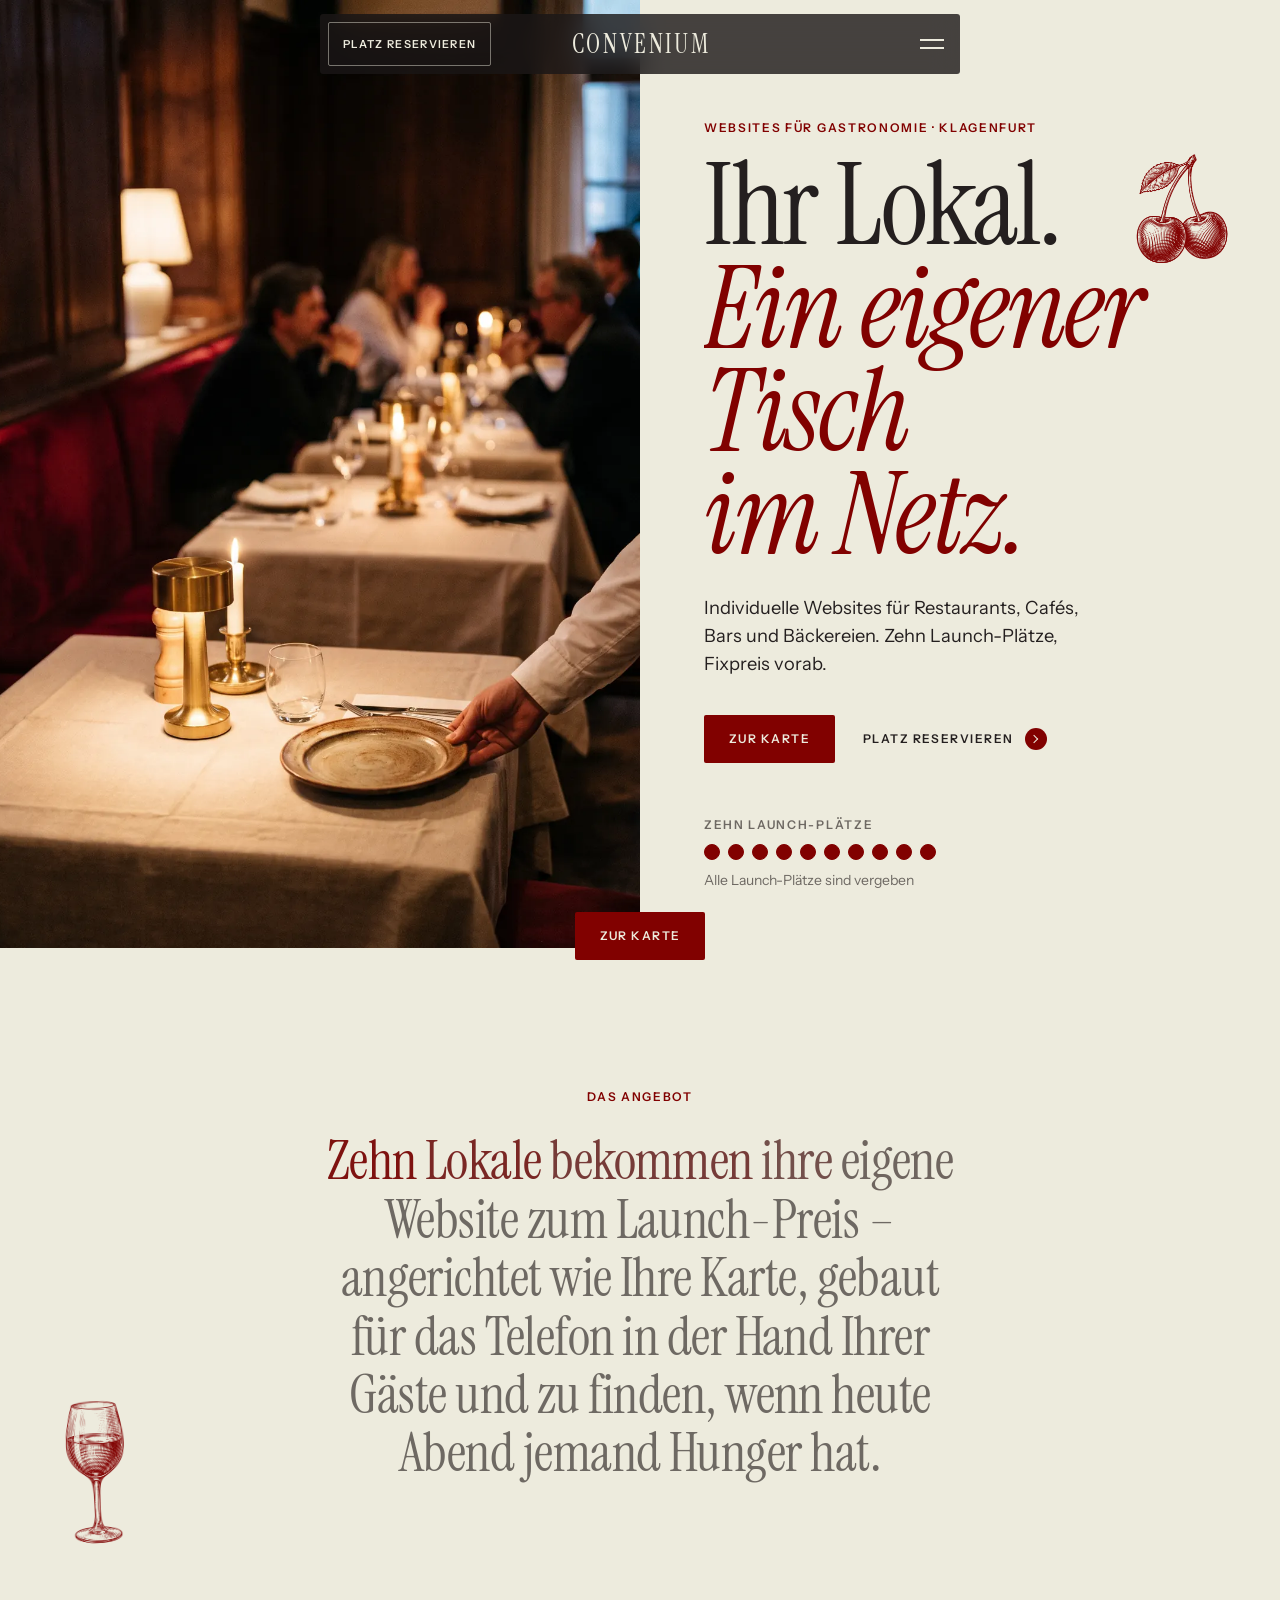
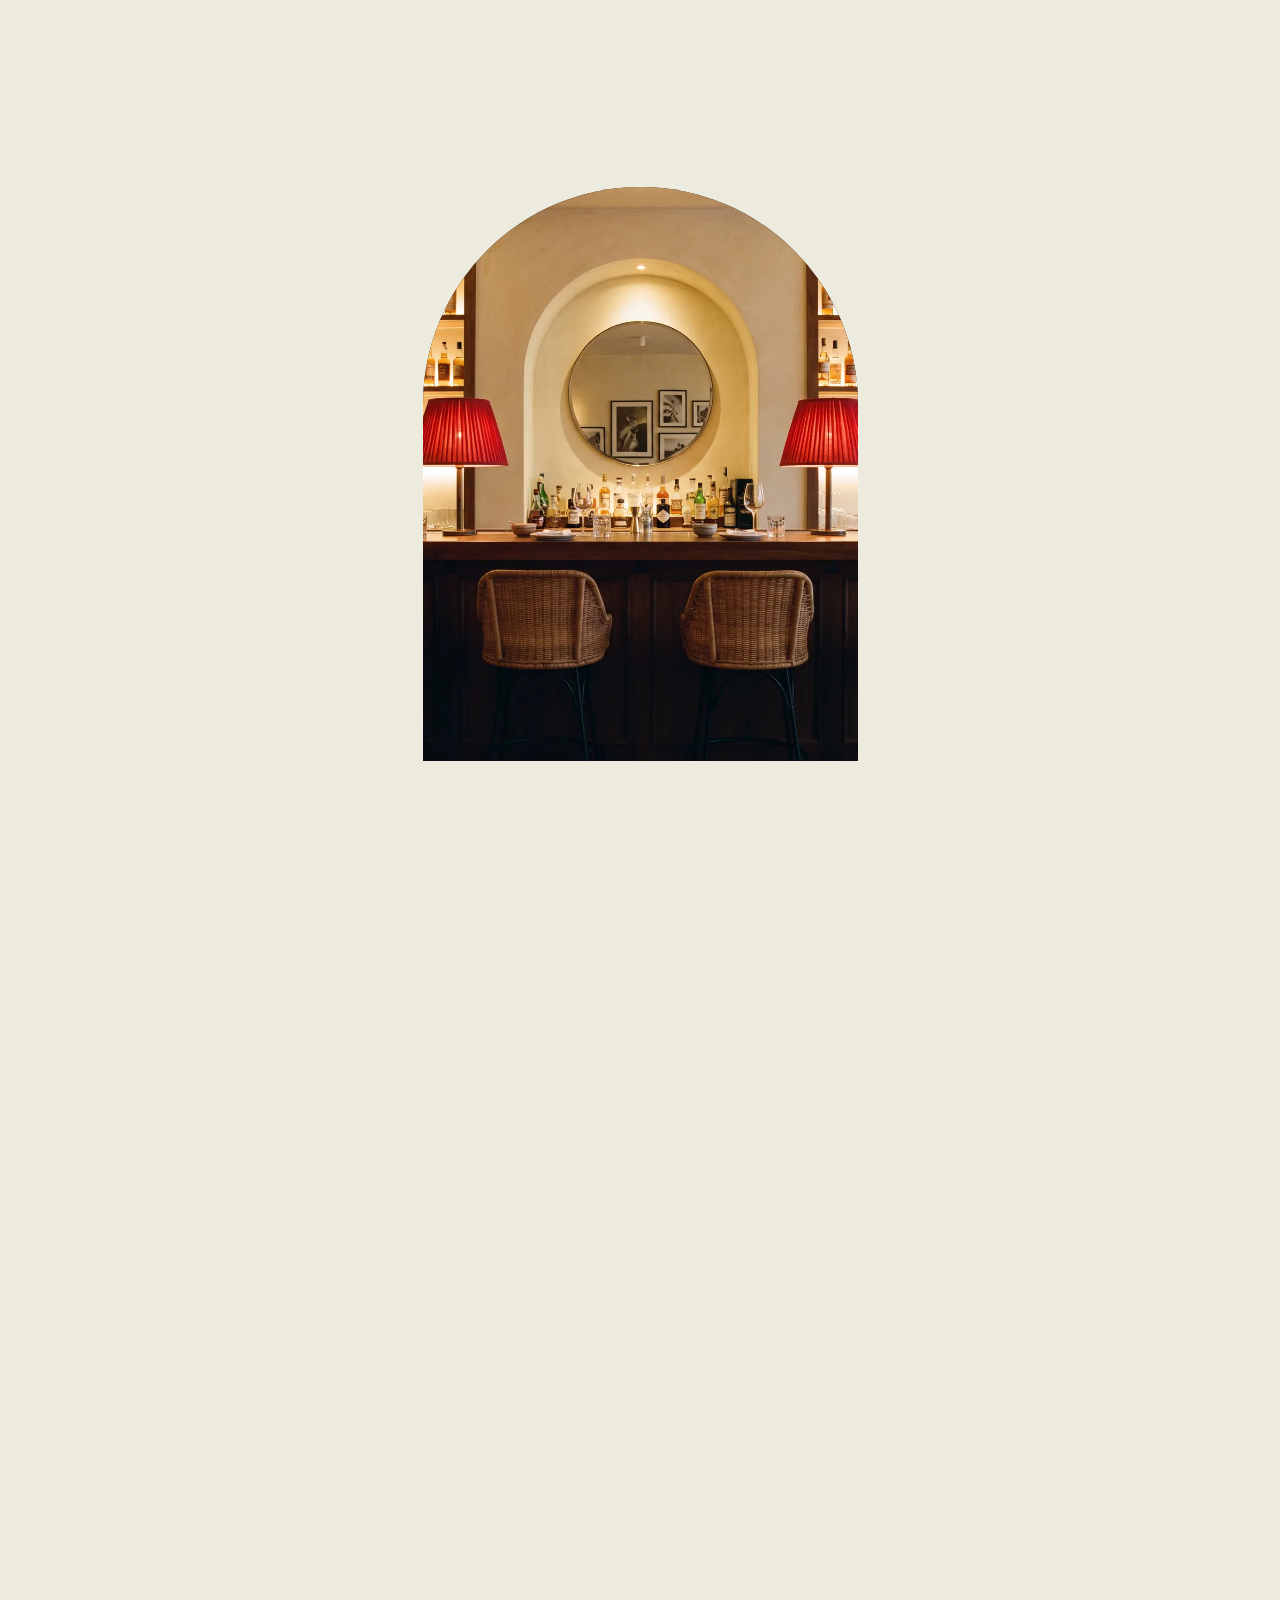
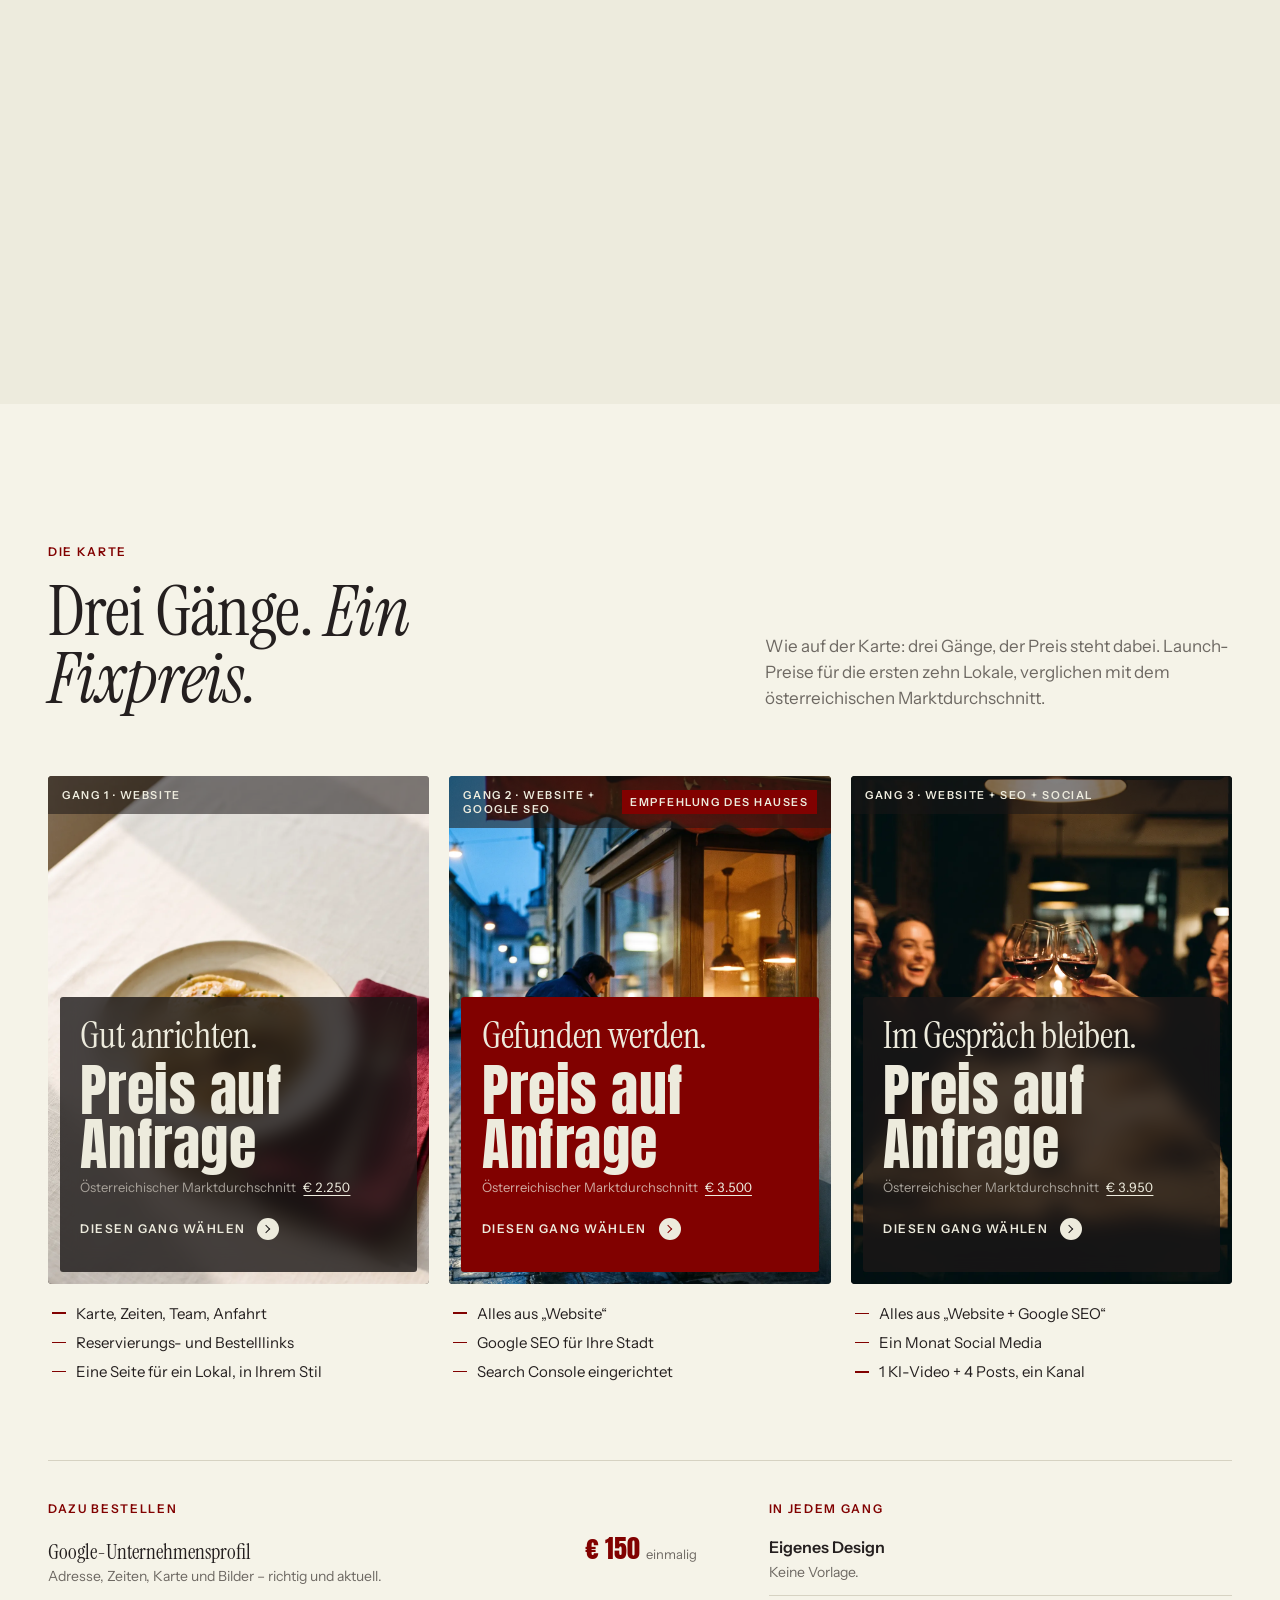
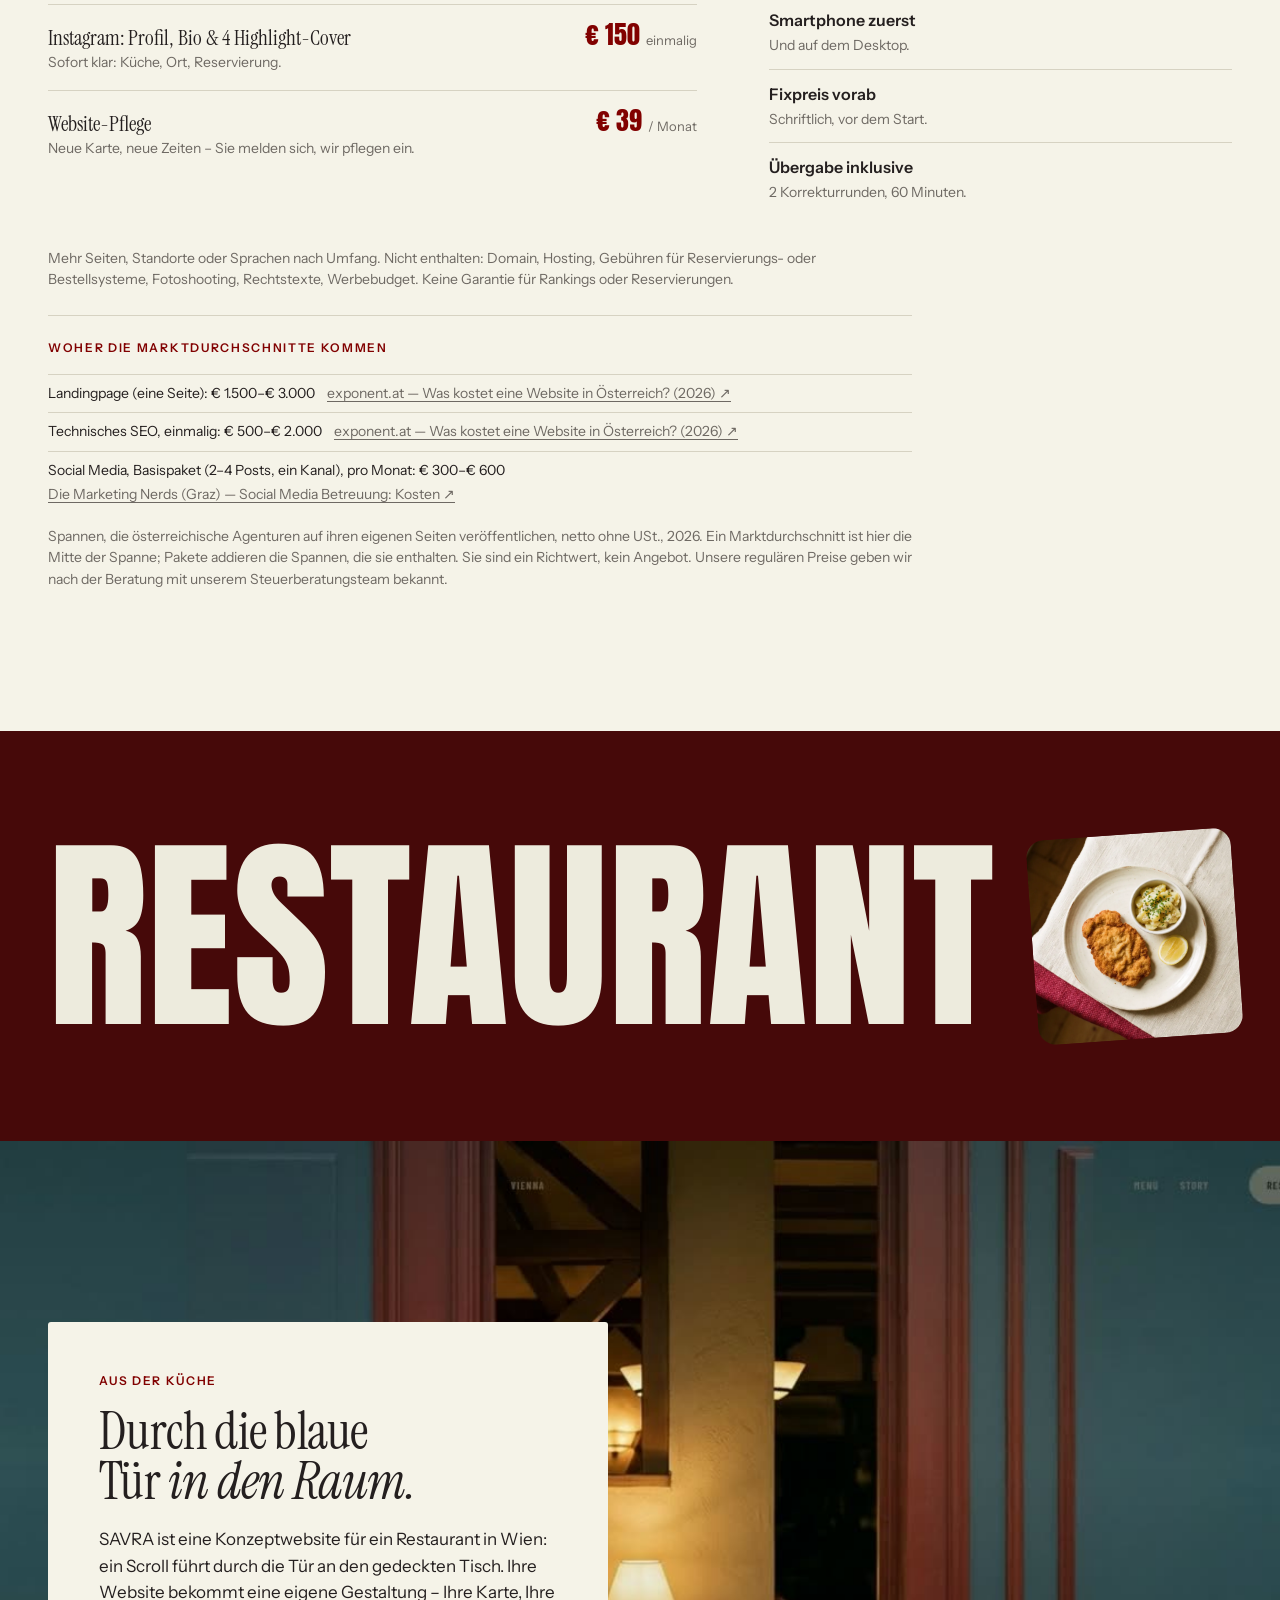
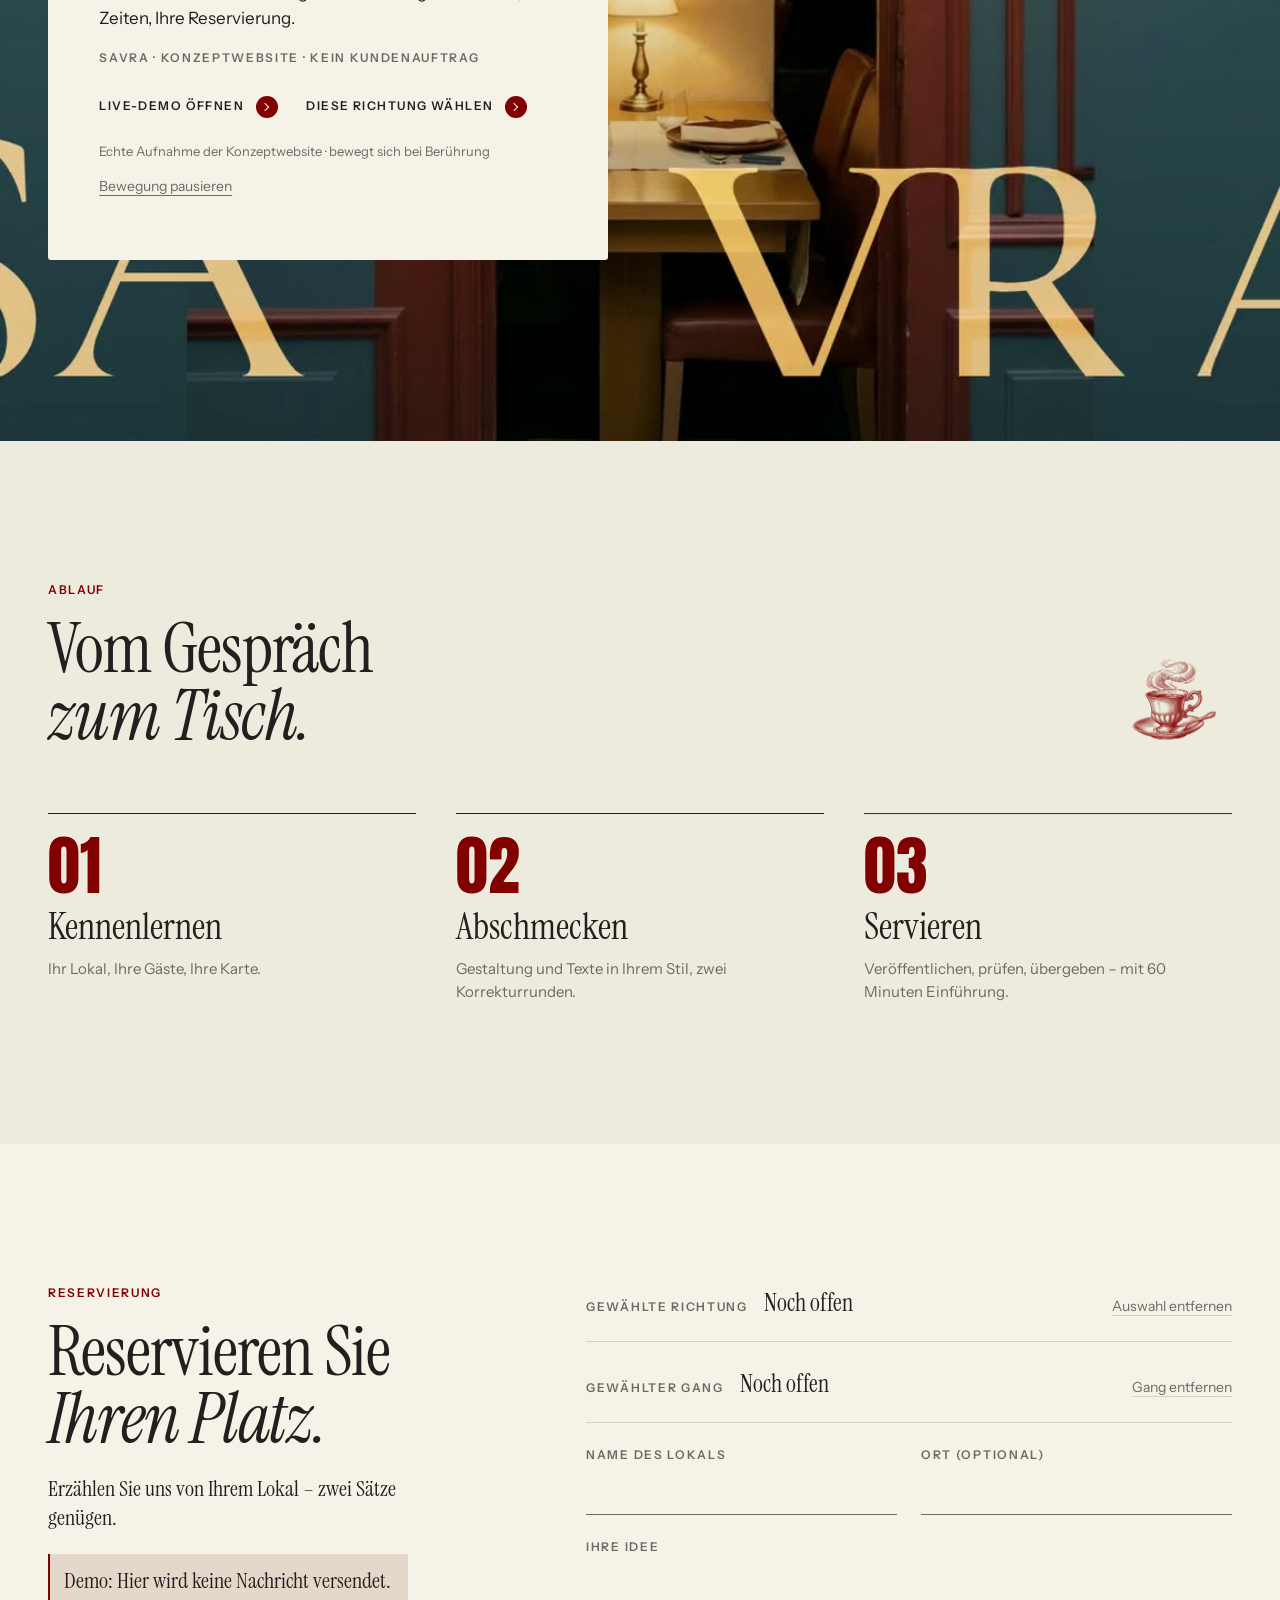
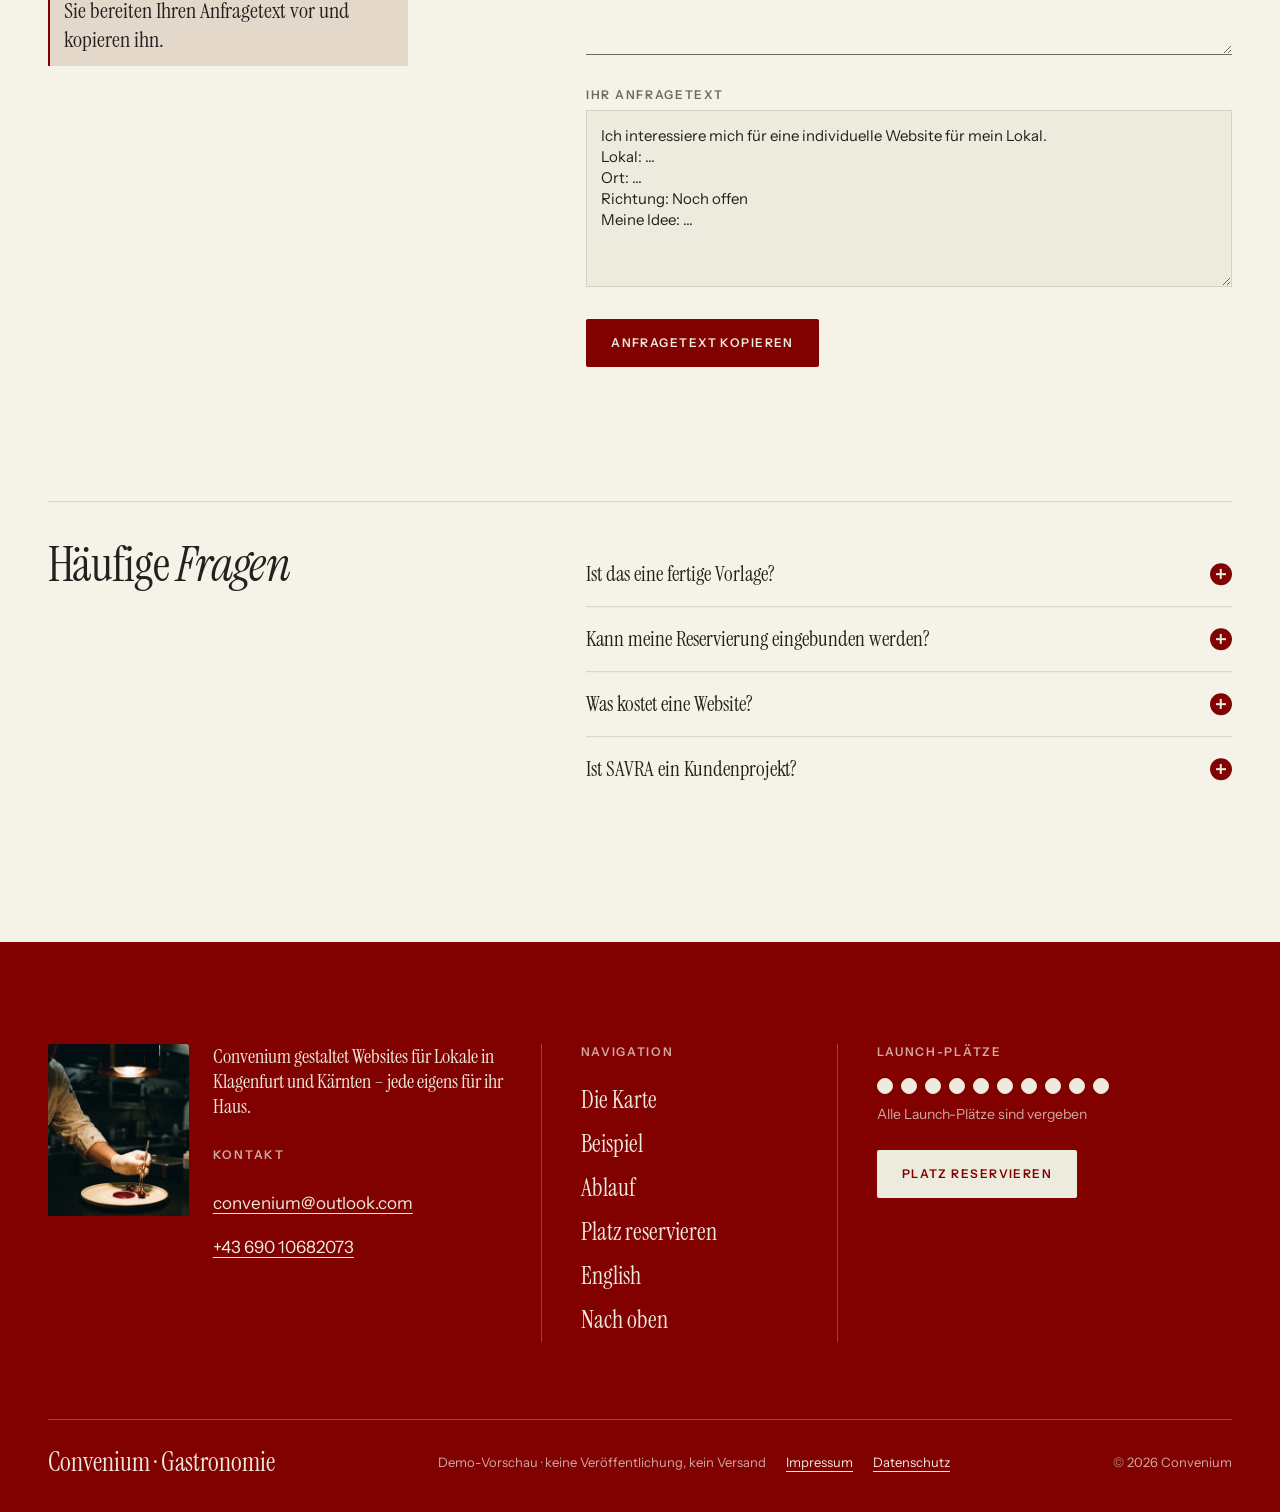
==== commit 4dc29a88: "feat: v2 "Das Lokal" — Tigermilk motion, Ballena layout, Artlist photography Rustam rejected v1 for " ====
--- a/index.html
+++ b/index.html
@@ -2,13 +2,13 @@
 <html lang="de" class="no-js">
 <head>
   <meta charset="utf-8">
-  <meta name="viewport" content="width=device-width,initial-scale=1">
+  <meta name="viewport" content="width=device-width,initial-scale=1,viewport-fit=cover">
   <meta http-equiv="Content-Security-Policy" content="default-src 'self'; img-src 'self' data:; media-src 'self'; font-src 'self'; style-src 'self' 'unsafe-inline'; script-src 'self' 'sha256-A7kybvokWAe3T9hBeDjSubBib1FYvgoj/LT4qcGRFwo='; connect-src 'self'; object-src 'none'; base-uri 'self'; form-action 'none'">
   <meta name="referrer" content="strict-origin-when-cross-origin">
   <meta name="robots" content="noindex,nofollow">
   <title>Websites für Gastronomie — Convenium</title>
   <meta name="description" content="Individuelle Websites für Restaurants, Cafés, Bars und Bäckereien in Klagenfurt. Zehn Launch-Plätze zum Fixpreis. Von Convenium, Klagenfurt.">
-  <meta name="theme-color" content="#1B1717">
+  <meta name="theme-color" content="#810100">
   <link rel="icon" href="favicon.svg" type="image/svg+xml">
   <script>if(matchMedia('(prefers-reduced-motion: no-preference)').matches)document.documentElement.classList.add('pre')</script>
   <link rel="alternate" hreflang="de" href="./">
@@ -21,8 +21,8 @@
   <meta property="og:image:width" content="1200">
   <meta property="og:image:height" content="630">
   <meta name="twitter:card" content="summary_large_image">
-  <link rel="preload" as="font" type="font/woff2" crossorigin href="assets/kit/fonts/newsreader-1.woff2">
-  <link rel="preload" as="font" type="font/woff2" crossorigin href="assets/kit/fonts/newsreader-0.woff2">
+  <link rel="preload" as="font" type="font/woff2" crossorigin href="assets/kit/fonts/instrument-serif-400.woff2">
+  <link rel="preload" as="image" href="assets/photos/hero-room.webp">
   <link rel="stylesheet" href="assets/kit/fonts/fonts.css">
   <link rel="stylesheet" href="styles.css">
   <script defer src="assets/kit/vendor/gsap.min.js"></script>
@@ -33,179 +33,185 @@
 <body>
   <a class="skip" href="#inhalt">Zum Inhalt</a>
 
-  <header class="site-header">
-    <a class="brand" href="#top" aria-label="Convenium, zum Seitenanfang">CONVENIUM<span>.</span></a>
-    <nav class="nav-capsule" aria-label="Hauptnavigation">
+  <header class="bar">
+    <a class="btn btn--ghost bar-cta" href="#reservierung">Platz reservieren</a>
+    <a class="bar-mark" href="#top" aria-label="Convenium, zum Seitenanfang">Convenium</a>
+    <button class="bar-menu js-only" type="button" aria-expanded="false" aria-controls="menu" data-menu-toggle><span class="bar-lines" aria-hidden="true"></span><span class="sr-only" data-menu-label>Menü</span></button>
+    <a class="bar-menu nojs-only" href="#fusszeile"><span class="bar-lines" aria-hidden="true"></span><span class="sr-only">Menü</span></a>
+  </header>
+
+  <div class="menu" id="menu" hidden>
+    <nav class="menu-nav" aria-label="Hauptnavigation">
       <a href="#karte">Die Karte</a><a href="#beispiel">Beispiel</a><a href="#ablauf">Ablauf</a>
-      <span class="locale"><a href="./" aria-current="page">DE</a><a href="en/" hreflang="en" lang="en" data-locale-link data-base="en/"><span class="sr-only">English: </span>EN</a></span>
+      <a href="#reservierung">Platz reservieren</a>
     </nav>
-    <a class="pill pill--accent header-cta" href="#reservierung">Platz reservieren</a>
-    <button class="pill pill--light menu-toggle js-only" type="button" aria-expanded="false" aria-controls="mobile-menu" data-menu-toggle>Menü</button>
-    <div class="mobile-menu" id="mobile-menu" hidden>
-      <nav aria-label="Mobile Navigation">
-        <a href="#karte">Die Karte <span aria-hidden="true">→</span></a><a href="#beispiel">Beispiel <span aria-hidden="true">→</span></a><a href="#ablauf">Ablauf <span aria-hidden="true">→</span></a>
-        <div class="menu-locale"><a href="./" aria-current="page">Deutsch</a><a href="en/" hreflang="en" lang="en" data-locale-link data-base="en/">English</a></div>
-        <a class="pill pill--accent" href="#reservierung">Platz reservieren</a>
-      </nav>
-    </div>
-  </header>
+    <p class="menu-locale"><a href="./" aria-current="page">Deutsch</a><a href="en/" hreflang="en" lang="en" data-locale-link data-base="en/">English</a></p>
+  </div>
 
   <main id="inhalt">
     <section class="hero" id="top" aria-labelledby="hero-title">
-      <div class="wrap hero-grid">
-        <div class="hero-copy">
-          <p class="label">Websites für Gastronomie · Klagenfurt</p>
-          <h1 id="hero-title"><span class="line"><span class="line-inner">Ihr Lokal.</span></span><span class="line"><em class="line-inner">Ein eigener Tisch</em></span><span class="line"><em class="line-inner">im Netz.</em></span></h1>
-          <p class="hero-body">Individuelle Websites für Restaurants, Cafés, Bars und Bäckereien. Zehn Launch-Plätze, Fixpreis vorab.</p>
-          <div class="actions">
-            <a class="pill pill--light" href="#karte">Zur Karte <span class="arrow" aria-hidden="true">↓</span></a>
-            <a class="text-link" href="#reservierung">Platz reservieren <span class="arrow" aria-hidden="true">→</span></a>
-          </div>
-        </div>
-        <figure class="table">
-          <figcaption class="table-caption"><span class="label" id="table-label">Zehn Launch-Plätze</span><span class="table-count" data-camp-slots>10 von 10 Plätzen frei</span></figcaption>
-          <div class="table-top" role="img" aria-label="Tisch für zehn: ein Teller pro Launch-Platz.">
-            <ol class="plates" aria-hidden="true"><li class="plate" data-plate="1"><span class="plate-num">01</span></li><li class="plate" data-plate="2"><span class="plate-num">02</span></li><li class="plate" data-plate="3"><span class="plate-num">03</span></li><li class="plate" data-plate="4"><span class="plate-num">04</span></li><li class="plate" data-plate="5"><span class="plate-num">05</span></li><li class="plate" data-plate="6"><span class="plate-num">06</span></li><li class="plate" data-plate="7"><span class="plate-num">07</span></li><li class="plate" data-plate="8"><span class="plate-num">08</span></li><li class="plate" data-plate="9"><span class="plate-num">09</span></li><li class="plate" data-plate="10"><span class="plate-num">10</span></li></ol>
-          </div>
-          <p class="table-note">Jeder Platz ist eine Website zum Launch-Preis – für die ersten zehn Lokale.</p>
-        </figure>
+      <figure class="hero-photo"><img src="assets/photos/hero-room.webp" width="1289" height="1600" alt="Ein Bistro in der Dämmerung: dunkles Holz, kirschrote Samtbänke, weiße Tischtücher und Kerzen; eine Hand im weißen Hemdärmel stellt einen Teller ab." fetchpriority="high"></figure>
+      <div class="hero-panel">
+        <p class="label">Websites für Gastronomie · Klagenfurt</p>
+        <h1 id="hero-title"><span class="line"><span class="line-inner">Ihr Lokal.</span></span><span class="line"><em class="line-inner">Ein eigener Tisch</em></span><span class="line"><em class="line-inner">im Netz.</em></span></h1>
+        <p class="hero-body">Individuelle Websites für Restaurants, Cafés, Bars und Bäckereien. Zehn Launch-Plätze, Fixpreis vorab.</p>
+        <div class="actions">
+          <a class="btn btn--solid" href="#karte">Zur Karte</a>
+          <a class="arrow-link" href="#reservierung" ><span>Platz reservieren</span><span class="arrow-dot" aria-hidden="true"></span></a>
+        </div>
+        <div class="hero-places">
+          <p class="label label--quiet">Zehn Launch-Plätze</p>
+          <span class="ticks" role="img" aria-label="Zehn Launch-Plätze, einer pro Lokal."><span class="tick" data-plate="1"></span><span class="tick" data-plate="2"></span><span class="tick" data-plate="3"></span><span class="tick" data-plate="4"></span><span class="tick" data-plate="5"></span><span class="tick" data-plate="6"></span><span class="tick" data-plate="7"></span><span class="tick" data-plate="8"></span><span class="tick" data-plate="9"></span><span class="tick" data-plate="10"></span></span>
+          <p class="places-count" data-camp-slots>10 von 10 Plätzen frei</p>
+        </div>
+        <img class="cut cut--cherries" src="assets/photos/cut-cherries.webp" width="451" height="700" alt="" aria-hidden="true" data-cut>
+      </div>
+    </section>
+
+    <section class="statement" aria-labelledby="statement-label">
+      <div class="wrap">
+        <p class="label" id="statement-label">Das Angebot</p>
+        <p class="statement-text" data-fill><span class="w">Zehn</span> <span class="w">Lokale</span> <span class="w">bekommen</span> <span class="w">ihre</span> <span class="w">eigene</span> <span class="w">Website</span> <span class="w">zum</span> <span class="w">Launch-Preis</span> <span class="w">–</span> <span class="w">angerichtet</span> <span class="w">wie</span> <span class="w">Ihre</span> <span class="w">Karte,</span> <span class="w">gebaut</span> <span class="w">für</span> <span class="w">das</span> <span class="w">Telefon</span> <span class="w">in</span> <span class="w">der</span> <span class="w">Hand</span> <span class="w">Ihrer</span> <span class="w">Gäste</span> <span class="w">und</span> <span class="w">zu</span> <span class="w">finden,</span> <span class="w">wenn</span> <span class="w">heute</span> <span class="w">Abend</span> <span class="w">jemand</span> <span class="w">Hunger</span> <span class="w">hat.</span></p>
+      </div>
+      <img class="cut cut--glass" src="assets/photos/cut-glass.webp" width="502" height="700" alt="" aria-hidden="true" data-cut>
+    </section>
+
+    <section class="arch" aria-labelledby="arch-line" data-arch>
+      <div class="arch-sticky">
+        <figure class="arch-frame" data-arch-frame><img loading="lazy" decoding="async" src="assets/photos/arch-bar.webp" width="1600" height="1073" alt="Eine Bar mit hinterleuchteten Flaschen, Rattanhockern und zwei kirschroten Lampenschirmen vor einer hellen Wand mit Rundbogen."></figure>
+        <p class="arch-line" id="arch-line">Treten Sie ein.</p>
       </div>
     </section>
 
     <section class="karte" id="karte" aria-labelledby="karte-title">
       <div class="wrap">
-        <div class="sheet">
-          <div class="sec-head" data-reveal>
-            <div>
-              <p class="label">01 / Die Karte</p>
-              <h2 id="karte-title">Drei Gänge. <em>Ein Fixpreis.</em></h2>
-            </div>
-            <p class="sec-intro">Wie auf der Karte: drei Gänge, der Preis steht dabei. Launch-Preise für die ersten zehn Lokale, verglichen mit dem österreichischen Marktdurchschnitt.</p>
-          </div>
-          <ol class="courses">
-          <li class="course" data-package="website" data-reveal>
-            <div class="course-plate" aria-hidden="true">
-              <span class="course-num">01</span>
-              <span class="course-chip">Launch-Aktion</span>
-              
-            </div>
-            <div class="course-body">
-              <h3><span class="course-name">Gang 1 · Website</span><span class="course-title">Gut anrichten.</span></h3>
-              <p class="course-price"><span class="plan-from">ab</span> <span class="plan-amount" data-camp-pkg="website">€ 500</span> <span class="plan-unit">einmalig · netto</span></p>
-              <p class="plan-then" data-camp-then="website">Launch-Preis bis 15.11.2026</p>
-              <ul class="course-includes"><li>Karte, Zeiten, Team, Anfahrt</li><li>Reservierungs- und Bestelllinks</li><li>Eine Seite für ein Lokal, in Ihrem Stil</li></ul>
-              <p class="course-market"><span class="course-market-label">Österreichischer Marktdurchschnitt</span><span class="leader" aria-hidden="true"></span><a class="course-market-value" href="#marktquellen">€ 2.250</a></p>
-              <a class="course-choose" href="?package=website#reservierung" data-choose-package="website"><span>Diesen Gang wählen</span><span class="sr-only" data-chosen></span><span class="arrow" aria-hidden="true">→</span></a>
-            </div>
+        <div class="sec-head">
+          <div>
+            <p class="label">Die Karte</p>
+            <h2 id="karte-title">Drei Gänge. <em>Ein Fixpreis.</em></h2>
+          </div>
+          <p class="sec-intro">Wie auf der Karte: drei Gänge, der Preis steht dabei. Launch-Preise für die ersten zehn Lokale, verglichen mit dem österreichischen Marktdurchschnitt.</p>
+        </div>
+        <ol class="cards" data-rail>
+          <li class="card" data-package="website" data-reveal-card>
+            <article aria-labelledby="course-website">
+              <div class="card-photo">
+                <img loading="lazy" decoding="async" src="assets/photos/course-1.webp" width="1195" height="1600" alt="Kärntner Kasnudeln mit brauner Butter und Schnittlauch auf einem hellen Teller, daneben eine kirschrote Serviette und eine Gabel.">
+                <p class="card-band"><span>Gang 1 · Website</span></p>
+                <div class="card-foot">
+                  <h3 class="card-title" id="course-website">Gut anrichten.</h3>
+                  <p class="course-price"><span class="plan-from">ab</span> <span class="plan-amount" data-camp-pkg="website">€ 500</span> <span class="plan-unit">einmalig · netto</span></p>
+                  <p class="plan-then" data-camp-then="website">Launch-Preis bis 15.11.2026</p>
+                  <p class="card-market">Österreichischer Marktdurchschnitt <a href="#marktquellen">€ 2.250</a></p>
+                  <a class="arrow-link" href="?package=website#reservierung" data-choose-package="website"><span>Diesen Gang wählen</span><span class="sr-only" data-chosen></span><span class="arrow-dot" aria-hidden="true"></span></a>
+                </div>
+              </div>
+              <ul class="card-includes"><li>Karte, Zeiten, Team, Anfahrt</li><li>Reservierungs- und Bestelllinks</li><li>Eine Seite für ein Lokal, in Ihrem Stil</li></ul>
+            </article>
           </li>
-          <li class="course course--featured" data-package="website-seo" data-reveal>
-            <div class="course-plate" aria-hidden="true">
-              <span class="course-num">02</span>
-              <span class="course-chip">Launch-Aktion</span>
-              <span class="course-chip course-chip--right">Empfehlung des Hauses</span>
-            </div>
-            <div class="course-body">
-              <h3><span class="course-name">Gang 2 · Website + Google SEO</span><span class="course-title">Gefunden werden.</span></h3>
-              <p class="course-price"><span class="plan-from">ab</span> <span class="plan-amount" data-camp-pkg="website-seo">€ 700</span> <span class="plan-unit">einmalig · netto</span></p>
-              <p class="plan-then" data-camp-then="website-seo">Launch-Preis bis 15.11.2026</p>
-              <ul class="course-includes"><li>Alles aus „Website“</li><li>Google SEO für Ihre Stadt</li><li>Search Console eingerichtet</li></ul>
-              <p class="course-market"><span class="course-market-label">Österreichischer Marktdurchschnitt</span><span class="leader" aria-hidden="true"></span><a class="course-market-value" href="#marktquellen">€ 3.500</a></p>
-              <a class="course-choose" href="?package=website-seo#reservierung" data-choose-package="website-seo"><span>Diesen Gang wählen</span><span class="sr-only" data-chosen></span><span class="arrow" aria-hidden="true">→</span></a>
-            </div>
+          <li class="card card--featured" data-package="website-seo" data-reveal-card>
+            <article aria-labelledby="course-website-seo">
+              <div class="card-photo">
+                <img loading="lazy" decoding="async" src="assets/photos/course-2.webp" width="1195" height="1600" alt="Das leuchtende Fenster eines kleinen Restaurants zur blauen Stunde; ein Passant bleibt auf dem Kopfsteinpflaster stehen und schaut hinein.">
+                <p class="card-band"><span>Gang 2 · Website + Google SEO</span><span class="card-flag">Empfehlung des Hauses</span></p>
+                <div class="card-foot">
+                  <h3 class="card-title" id="course-website-seo">Gefunden werden.</h3>
+                  <p class="course-price"><span class="plan-from">ab</span> <span class="plan-amount" data-camp-pkg="website-seo">€ 700</span> <span class="plan-unit">einmalig · netto</span></p>
+                  <p class="plan-then" data-camp-then="website-seo">Launch-Preis bis 15.11.2026</p>
+                  <p class="card-market">Österreichischer Marktdurchschnitt <a href="#marktquellen">€ 3.500</a></p>
+                  <a class="arrow-link" href="?package=website-seo#reservierung" data-choose-package="website-seo"><span>Diesen Gang wählen</span><span class="sr-only" data-chosen></span><span class="arrow-dot" aria-hidden="true"></span></a>
+                </div>
+              </div>
+              <ul class="card-includes"><li>Alles aus „Website“</li><li>Google SEO für Ihre Stadt</li><li>Search Console eingerichtet</li></ul>
+            </article>
           </li>
-          <li class="course" data-package="website-seo-social" data-reveal>
-            <div class="course-plate" aria-hidden="true">
-              <span class="course-num">03</span>
-              <span class="course-chip">Launch-Aktion</span>
-              
-            </div>
-            <div class="course-body">
-              <h3><span class="course-name">Gang 3 · Website + SEO + Social</span><span class="course-title">Im Gespräch bleiben.</span></h3>
-              <p class="course-price"><span class="plan-from">ab</span> <span class="plan-amount" data-camp-pkg="website-seo-social">€ 990</span> <span class="plan-unit">einmalig · netto</span></p>
-              <p class="plan-then" data-camp-then="website-seo-social">Launch-Preis bis 15.11.2026</p>
-              <ul class="course-includes"><li>Alles aus „Website + Google SEO“</li><li>Ein Monat Social Media</li><li>1 KI-Video + 4 Posts, ein Kanal</li></ul>
-              <p class="course-market"><span class="course-market-label">Österreichischer Marktdurchschnitt</span><span class="leader" aria-hidden="true"></span><a class="course-market-value" href="#marktquellen">€ 3.950</a></p>
-              <a class="course-choose" href="?package=website-seo-social#reservierung" data-choose-package="website-seo-social"><span>Diesen Gang wählen</span><span class="sr-only" data-chosen></span><span class="arrow" aria-hidden="true">→</span></a>
-            </div>
+          <li class="card" data-package="website-seo-social" data-reveal-card>
+            <article aria-labelledby="course-website-seo-social">
+              <div class="card-photo">
+                <img loading="lazy" decoding="async" src="assets/photos/course-3.webp" width="1195" height="1600" alt="Freunde stoßen mit Rotwein über einem Tisch voller geteilter Teller an.">
+                <p class="card-band"><span>Gang 3 · Website + SEO + Social</span></p>
+                <div class="card-foot">
+                  <h3 class="card-title" id="course-website-seo-social">Im Gespräch bleiben.</h3>
+                  <p class="course-price"><span class="plan-from">ab</span> <span class="plan-amount" data-camp-pkg="website-seo-social">€ 990</span> <span class="plan-unit">einmalig · netto</span></p>
+                  <p class="plan-then" data-camp-then="website-seo-social">Launch-Preis bis 15.11.2026</p>
+                  <p class="card-market">Österreichischer Marktdurchschnitt <a href="#marktquellen">€ 3.950</a></p>
+                  <a class="arrow-link" href="?package=website-seo-social#reservierung" data-choose-package="website-seo-social"><span>Diesen Gang wählen</span><span class="sr-only" data-chosen></span><span class="arrow-dot" aria-hidden="true"></span></a>
+                </div>
+              </div>
+              <ul class="card-includes"><li>Alles aus „Website + Google SEO“</li><li>Ein Monat Social Media</li><li>1 KI-Video + 4 Posts, ein Kanal</li></ul>
+            </article>
           </li>
-          </ol>
-          <div class="menu-foot">
-            <div class="extras" data-reveal>
-              <h3 class="field-label">Dazu bestellen</h3>
-              <ul class="menu-list"><li><span class="menu-item"><strong>Google-Unternehmensprofil</strong><small>Adresse, Zeiten, Karte und Bilder – richtig und aktuell.</small></span><span class="leader" aria-hidden="true"></span><span class="menu-price">€ 150<small>einmalig</small></span></li><li><span class="menu-item"><strong>Instagram: Profil, Bio &amp; 4 Highlight-Cover</strong><small>Sofort klar: Küche, Ort, Reservierung.</small></span><span class="leader" aria-hidden="true"></span><span class="menu-price">€ 150<small>einmalig</small></span></li><li><span class="menu-item"><strong>Website-Pflege</strong><small>Neue Karte, neue Zeiten – Sie melden sich, wir pflegen ein.</small></span><span class="leader" aria-hidden="true"></span><span class="menu-price">€ 39<small>/ Monat</small></span></li></ul>
-            </div>
-            <div class="value" data-reveal>
-              <h3 class="field-label">In jedem Gang</h3>
-              <ul><li><strong>Eigenes Design</strong><span>Keine Vorlage.</span></li><li><strong>Smartphone zuerst</strong><span>Und auf dem Desktop.</span></li><li><strong>Fixpreis vorab</strong><span>Schriftlich, vor dem Start.</span></li><li><strong>Übergabe inklusive</strong><span>2 Korrekturrunden, 60 Minuten.</span></li></ul>
-            </div>
-          </div>
-          <p class="menu-note">Mehr Seiten, Standorte oder Sprachen nach Umfang. Nicht enthalten: Domain, Hosting, Gebühren für Reservierungs- oder Bestellsysteme, Fotoshooting, Rechtstexte, Werbebudget. Keine Garantie für Rankings oder Reservierungen.</p>
-          <div class="menu-sources" id="marktquellen">
-            <h3 class="field-label">Woher die Marktdurchschnitte kommen</h3>
-            <ul><li><span class="menu-source-what">Landingpage (eine Seite): € 1.500–€ 3.000</span><a href="https://exponent.at/blog/was-kostet-eine-website-oesterreich-2026" target="_blank" rel="noopener noreferrer">exponent.at — Was kostet eine Website in Österreich? (2026)<span class="sr-only"> (öffnet in neuem Tab)</span> <span aria-hidden="true">↗</span></a></li><li><span class="menu-source-what">Technisches SEO, einmalig: € 500–€ 2.000</span><a href="https://exponent.at/blog/was-kostet-eine-website-oesterreich-2026" target="_blank" rel="noopener noreferrer">exponent.at — Was kostet eine Website in Österreich? (2026)<span class="sr-only"> (öffnet in neuem Tab)</span> <span aria-hidden="true">↗</span></a></li><li><span class="menu-source-what">Social Media, Basispaket (2–4 Posts, ein Kanal), pro Monat: € 300–€ 600</span><a href="https://diemarketingnerds.com/magazin/social-media-betreuung-kosten/" target="_blank" rel="noopener noreferrer">Die Marketing Nerds (Graz) — Social Media Betreuung: Kosten<span class="sr-only"> (öffnet in neuem Tab)</span> <span aria-hidden="true">↗</span></a></li></ul>
-            <p>Spannen, die österreichische Agenturen auf ihren eigenen Seiten veröffentlichen, netto ohne USt., 2026. Ein Marktdurchschnitt ist hier die Mitte der Spanne; Pakete addieren die Spannen, die sie enthalten. Sie sind ein Richtwert, kein Angebot. Unsere regulären Preise geben wir nach der Beratung mit unserem Steuerberatungsteam bekannt.</p>
-          </div>
+        </ol>
+        <p class="rail-count" aria-hidden="true" data-rail-count>1 / 3</p>
+        <div class="menu-foot">
+          <div class="extras">
+            <h3 class="label">Dazu bestellen</h3>
+            <ul class="menu-list"><li><span class="menu-item"><strong>Google-Unternehmensprofil</strong><small>Adresse, Zeiten, Karte und Bilder – richtig und aktuell.</small></span><span class="menu-price">€ 150<small>einmalig</small></span></li><li><span class="menu-item"><strong>Instagram: Profil, Bio &amp; 4 Highlight-Cover</strong><small>Sofort klar: Küche, Ort, Reservierung.</small></span><span class="menu-price">€ 150<small>einmalig</small></span></li><li><span class="menu-item"><strong>Website-Pflege</strong><small>Neue Karte, neue Zeiten – Sie melden sich, wir pflegen ein.</small></span><span class="menu-price">€ 39<small>/ Monat</small></span></li></ul>
+          </div>
+          <div class="value">
+            <h3 class="label">In jedem Gang</h3>
+            <ul><li><strong>Eigenes Design</strong><span>Keine Vorlage.</span></li><li><strong>Smartphone zuerst</strong><span>Und auf dem Desktop.</span></li><li><strong>Fixpreis vorab</strong><span>Schriftlich, vor dem Start.</span></li><li><strong>Übergabe inklusive</strong><span>2 Korrekturrunden, 60 Minuten.</span></li></ul>
+          </div>
+        </div>
+        <p class="menu-note">Mehr Seiten, Standorte oder Sprachen nach Umfang. Nicht enthalten: Domain, Hosting, Gebühren für Reservierungs- oder Bestellsysteme, Fotoshooting, Rechtstexte, Werbebudget. Keine Garantie für Rankings oder Reservierungen.</p>
+        <div class="menu-sources" id="marktquellen">
+          <h3 class="label">Woher die Marktdurchschnitte kommen</h3>
+          <ul><li><span class="menu-source-what">Landingpage (eine Seite): € 1.500–€ 3.000</span><a href="https://exponent.at/blog/was-kostet-eine-website-oesterreich-2026" target="_blank" rel="noopener noreferrer">exponent.at — Was kostet eine Website in Österreich? (2026)<span class="sr-only"> (öffnet in neuem Tab)</span> <span aria-hidden="true">↗</span></a></li><li><span class="menu-source-what">Technisches SEO, einmalig: € 500–€ 2.000</span><a href="https://exponent.at/blog/was-kostet-eine-website-oesterreich-2026" target="_blank" rel="noopener noreferrer">exponent.at — Was kostet eine Website in Österreich? (2026)<span class="sr-only"> (öffnet in neuem Tab)</span> <span aria-hidden="true">↗</span></a></li><li><span class="menu-source-what">Social Media, Basispaket (2–4 Posts, ein Kanal), pro Monat: € 300–€ 600</span><a href="https://diemarketingnerds.com/magazin/social-media-betreuung-kosten/" target="_blank" rel="noopener noreferrer">Die Marketing Nerds (Graz) — Social Media Betreuung: Kosten<span class="sr-only"> (öffnet in neuem Tab)</span> <span aria-hidden="true">↗</span></a></li></ul>
+          <p>Spannen, die österreichische Agenturen auf ihren eigenen Seiten veröffentlichen, netto ohne USt., 2026. Ein Marktdurchschnitt ist hier die Mitte der Spanne; Pakete addieren die Spannen, die sie enthalten. Sie sind ein Richtwert, kein Angebot. Unsere regulären Preise geben wir nach der Beratung mit unserem Steuerberatungsteam bekannt.</p>
         </div>
       </div>
     </section>
 
     <section class="campaign" id="launch" aria-labelledby="campaign-label" data-campaign>
-      <div class="wrap campaign-inner">
-        <div class="campaign-head">
-          <p class="label campaign-label" id="campaign-label" data-camp="label"></p>
-          <p class="campaign-claim"><span class="sheen" data-camp="claim" data-text=""></span> <a class="campaign-source" href="#marktquellen" data-camp="source"></a></p>
-        </div>
-        <div class="campaign-mid">
-          <p class="campaign-count" role="timer" data-camp="count"><span class="campaign-ends" data-camp="ends"></span> <span class="campaign-units" data-camp="units" aria-hidden="true"></span></p>
-          <p class="campaign-slots" data-camp="slots"></p>
-        </div>
-        <div class="campaign-foot">
-          <p class="campaign-regular" data-camp="after"></p>
-          <a class="campaign-cta" href="#karte" data-camp="cta"></a>
-          <p class="campaign-risk" data-camp="risk"></p>
-        </div>
-      </div>
-    </section>
-
-    <section class="example" id="beispiel" aria-labelledby="example-title">
-      <div class="wrap example-grid">
-        <div class="example-copy" data-reveal>
-          <p class="label">02 / Aus der Küche</p>
+      <figure class="campaign-photo"><img loading="lazy" decoding="async" src="assets/photos/food-4.webp" width="1100" height="1100" alt="Ein kirschroter Cocktail in einer Coupette auf einer dunklen Holzbar, dahinter leuchtende Flaschen."></figure>
+      <div class="campaign-block">
+        <p class="label campaign-label" id="campaign-label" data-camp="label"></p>
+        <p class="campaign-claim"><span data-camp="claim"></span></p>
+        <a class="campaign-source" href="#marktquellen" data-camp="source"></a>
+        <p class="campaign-count" role="timer" data-camp="count"><span class="campaign-ends" data-camp="ends"></span> <span class="campaign-units" data-camp="units" aria-hidden="true"></span></p>
+        <p class="campaign-slots" data-camp="slots"></p>
+        <p class="campaign-regular" data-camp="after"></p>
+        <a class="btn btn--light campaign-cta" href="#karte" data-camp="cta"></a>
+        <p class="campaign-risk" data-camp="risk"></p>
+      </div>
+    </section>
+
+    <section class="marquee" aria-label="Für Restaurants, Cafés, Bäckereien und Bars." data-marquee>
+      <div class="mq-track" aria-hidden="true" data-mq-track><span class="mq-word">Restaurant</span><img class="mq-card" src="assets/photos/food-1.webp" width="1100" height="1100" alt="" loading="lazy" decoding="async"><span class="mq-word mq-word--accent">Café</span><img class="mq-card" src="assets/photos/food-2.webp" width="1100" height="1100" alt="" loading="lazy" decoding="async"><span class="mq-word">Bäckerei</span><img class="mq-card" src="assets/photos/food-3.webp" width="1100" height="1100" alt="" loading="lazy" decoding="async"><span class="mq-word mq-word--accent">Bar</span><span class="mq-dot"></span><span class="mq-word">Restaurant</span><img class="mq-card" src="assets/photos/food-1.webp" width="1100" height="1100" alt="" loading="lazy" decoding="async"><span class="mq-word mq-word--accent">Café</span><img class="mq-card" src="assets/photos/food-2.webp" width="1100" height="1100" alt="" loading="lazy" decoding="async"><span class="mq-word">Bäckerei</span><img class="mq-card" src="assets/photos/food-3.webp" width="1100" height="1100" alt="" loading="lazy" decoding="async"><span class="mq-word mq-word--accent">Bar</span><span class="mq-dot"></span></div>
+    </section>
+
+    <section class="example" id="beispiel" aria-labelledby="example-title" data-door>
+      <figure class="example-bg">
+        <picture>
+          <source media="(max-width: 1023px)" srcset="assets/savra/cover-portrait.jpg">
+          <img loading="lazy" decoding="async" src="assets/savra/cover.jpg" width="1440" height="810" alt="Screenshot der SAVRA-Konzeptwebsite: große Serifen-Buchstaben SAVRA vor einer petrolblauen Wand, dazwischen der Blick durch eine Tür auf einen gedeckten Tisch mit Lampe.">
+        </picture>
+        <video class="door-video" muted loop playsinline preload="none" aria-hidden="true" tabindex="-1" data-door-video data-src-wide="assets/savra/loop.mp4" data-src-narrow="assets/savra/loop-portrait.mp4"></video>
+      </figure>
+      <div class="wrap example-wrap">
+        <article class="savra-panel" data-concept="savra" aria-labelledby="example-title" data-reveal>
+          <p class="label">Aus der Küche</p>
           <h2 id="example-title">Durch die blaue Tür <em>in den Raum.</em></h2>
           <p class="example-intro">SAVRA ist eine Konzeptwebsite für ein Restaurant in Wien: ein Scroll führt durch die Tür an den gedeckten Tisch. Ihre Website bekommt eine eigene Gestaltung – Ihre Karte, Ihre Zeiten, Ihre Reservierung.</p>
+          <p class="status">SAVRA · Konzeptwebsite · kein Kundenauftrag</p>
+          <div class="savra-actions">
+            <a class="arrow-link" href="https://rustamg16.github.io/Savra_v2/" target="_blank" rel="noopener noreferrer"><span>Live-Demo öffnen</span><span class="sr-only"> (öffnet in neuem Tab)</span><span class="arrow-dot" aria-hidden="true"></span></a>
+            <a class="arrow-link" href="?example=savra#reservierung" data-choose="savra"><span>Diese Richtung wählen</span><span class="sr-only" data-chosen></span><span class="arrow-dot" aria-hidden="true"></span></a>
+          </div>
+          <p class="caption">Echte Aufnahme der Konzeptwebsite · bewegt sich bei Berührung</p>
           <button class="text-button motion-toggle js-only" type="button" aria-pressed="false" data-motion-toggle>Bewegung pausieren</button>
-        </div>
-        <article class="concept" data-concept="savra" aria-labelledby="c-savra" data-reveal>
-          <figure class="door" data-door>
-            <div class="door-frame">
-              <picture>
-                <source media="(min-width: 1024px)" srcset="assets/savra/cover-portrait.jpg">
-                <img loading="lazy" decoding="async" src="assets/savra/cover.jpg" width="1440" height="810" alt="Screenshot der SAVRA-Konzeptwebsite: große Serifen-Buchstaben SAVRA vor einer petrolblauen Wand, dazwischen der Blick durch eine Tür auf einen gedeckten Tisch mit Lampe.">
-              </picture>
-              <video class="door-video" muted loop playsinline preload="none" aria-hidden="true" tabindex="-1" data-door-video data-src-wide="assets/savra/loop-portrait.mp4" data-src-narrow="assets/savra/loop.mp4"></video>
-              <span class="door-inner" aria-hidden="true"></span>
-              <span class="door-tag" aria-hidden="true">SAVRA</span>
-            </div>
-            <figcaption class="caption door-caption">Echte Aufnahme der Konzeptwebsite · bewegt sich bei Berührung</figcaption>
-          </figure>
-          <div class="concept-meta">
-            <div class="concept-title"><h3 id="c-savra">SAVRA</h3><p class="status">Konzeptwebsite · kein Kundenauftrag</p></div>
-            <div class="concept-actions">
-              <a class="live" href="https://rustamg16.github.io/Savra_v2/" target="_blank" rel="noopener noreferrer"><span>Live-Demo öffnen</span><span class="sr-only"> (öffnet in neuem Tab)</span><span class="arrow" aria-hidden="true">↗</span></a>
-              <a class="choose" href="?example=savra#reservierung" data-choose="savra"><span>Diese Richtung wählen</span><span class="sr-only" data-chosen></span><span class="arrow" aria-hidden="true">→</span></a>
-            </div>
-          </div>
         </article>
       </div>
     </section>
 
     <section class="process" id="ablauf" aria-labelledby="process-title">
       <div class="wrap">
-        <div class="sec-head" data-reveal>
+        <div class="sec-head">
           <div>
-            <p class="label">03 / Ablauf</p>
+            <p class="label">Ablauf</p>
             <h2 id="process-title">Vom Gespräch <em>zum Tisch.</em></h2>
           </div>
+          <img class="cut cut--cup" src="assets/photos/cut-cup.webp" width="700" height="537" alt="" aria-hidden="true" data-cut>
         </div>
         <ol class="steps" data-reveal-group><li><span class="step-num" aria-hidden="true">01</span><h3>Kennenlernen</h3><p>Ihr Lokal, Ihre Gäste, Ihre Karte.</p></li><li><span class="step-num" aria-hidden="true">02</span><h3>Abschmecken</h3><p>Gestaltung und Texte in Ihrem Stil, zwei Korrekturrunden.</p></li><li><span class="step-num" aria-hidden="true">03</span><h3>Servieren</h3><p>Veröffentlichen, prüfen, übergeben – mit 60 Minuten Einführung.</p></li></ol>
       </div>
@@ -213,69 +219,85 @@
 
     <section class="inquiry" id="reservierung" aria-labelledby="inquiry-title">
       <div class="wrap">
-        <div class="sheet sheet--inquiry">
-          <div class="inquiry-grid">
-            <div class="inquiry-intro" data-reveal>
-              <p class="label">04 / Reservierung</p>
-              <h2 id="inquiry-title" tabindex="-1">Reservieren Sie <em>Ihren Platz.</em></h2>
-              <p>Erzählen Sie uns von Ihrem Lokal – zwei Sätze genügen.</p>
-              <p class="demo-note">Demo: Hier wird keine Nachricht versendet. Sie bereiten Ihren Anfragetext vor und kopieren ihn.</p>
-            </div>
-            <div class="composer" role="group" aria-labelledby="inquiry-title" data-reveal>
-              <div class="selection js-only" role="group" aria-labelledby="sel-label">
-                <span class="field-label" id="sel-label">Gewählte Richtung</span>
-                <strong class="selection-value" data-selection-name>Noch offen</strong>
-                <button class="text-button" type="button" data-clear aria-disabled="true">Auswahl entfernen</button>
-              </div>
-              <div class="selection js-only" role="group" aria-labelledby="pkg-label">
-                <span class="field-label" id="pkg-label">Gewählter Gang</span>
-                <strong class="selection-value" data-package-name>Noch offen</strong>
-                <button class="text-button" type="button" data-clear-package aria-disabled="true">Gang entfernen</button>
-              </div>
-              <div class="fields-2 js-only">
-                <div><label class="field-label" for="f-business">Name des Lokals</label><input id="f-business" type="text" autocomplete="organization" maxlength="120"></div>
-                <div><label class="field-label" for="f-location">Ort (optional)</label><input id="f-location" type="text" maxlength="120"></div>
-              </div>
-              <div class="js-only"><label class="field-label" for="f-message">Ihre Idee</label><textarea id="f-message" rows="3" maxlength="1200"></textarea></div>
-              <div>
-                <label class="field-label" for="inquiry-preview">Ihr Anfragetext</label>
-                <textarea class="preview" id="inquiry-preview" rows="6" readonly data-preview>Ich interessiere mich für eine individuelle Website für mein Lokal. Lokal: … Ort: … Richtung: … Gang: … Meine Idee: …</textarea>
-              </div>
-              <p class="fallback nojs-only">Ohne JavaScript: Kopieren Sie diese Vorlage und ergänzen Sie Lokal, Ort, Richtung, gewünschten Gang und Ihre Idee.</p>
-              <div class="composer-actions js-only">
-                <button class="pill pill--accent" type="button" data-copy>Anfragetext kopieren</button>
-              </div>
-              <p class="status" role="status" aria-live="polite" data-status></p>
-            </div>
-          </div>
-          <div class="faq" data-reveal>
-            <h2>Häufige <em>Fragen</em></h2>
-            <div class="faq-list"><details><summary>Ist das eine fertige Vorlage?</summary><p>Nein. SAVRA zeigt eine Richtung; Ihre Website wird für Ihr Lokal gestaltet.</p></details><details><summary>Kann meine Reservierung eingebunden werden?</summary><p>Vorhandene Reservierungs- oder Bestelllinks ja. Weitere Integrationen hängen vom Anbieter ab.</p></details><details><summary>Was kostet eine Website?</summary><p>Ab € 500 netto für eine einseitige Website – der Launch-Preis für die ersten zehn Lokale. Den Endpreis bestätigen wir vor dem Start schriftlich.</p></details><details><summary>Ist SAVRA ein Kundenprojekt?</summary><p>Nein. SAVRA ist eine Konzeptwebsite von Convenium, kein Kundenauftrag.</p></details></div>
-          </div>
+        <div class="inquiry-grid">
+          <div class="inquiry-intro" data-reveal>
+            <p class="label">Reservierung</p>
+            <h2 id="inquiry-title" tabindex="-1">Reservieren Sie <em>Ihren Platz.</em></h2>
+            <p>Erzählen Sie uns von Ihrem Lokal – zwei Sätze genügen.</p>
+            <p class="demo-note">Demo: Hier wird keine Nachricht versendet. Sie bereiten Ihren Anfragetext vor und kopieren ihn.</p>
+          </div>
+          <div class="composer" role="group" aria-labelledby="inquiry-title" data-reveal>
+            <div class="selection js-only" role="group" aria-labelledby="sel-label">
+              <span class="field-label" id="sel-label">Gewählte Richtung</span>
+              <strong class="selection-value" data-selection-name>Noch offen</strong>
+              <button class="text-button" type="button" data-clear aria-disabled="true">Auswahl entfernen</button>
+            </div>
+            <div class="selection js-only" role="group" aria-labelledby="pkg-label">
+              <span class="field-label" id="pkg-label">Gewählter Gang</span>
+              <strong class="selection-value" data-package-name>Noch offen</strong>
+              <button class="text-button" type="button" data-clear-package aria-disabled="true">Gang entfernen</button>
+            </div>
+            <div class="fields-2 js-only">
+              <div><label class="field-label" for="f-business">Name des Lokals</label><input id="f-business" type="text" autocomplete="organization" maxlength="120"></div>
+              <div><label class="field-label" for="f-location">Ort (optional)</label><input id="f-location" type="text" maxlength="120"></div>
+            </div>
+            <div class="js-only"><label class="field-label" for="f-message">Ihre Idee</label><textarea id="f-message" rows="3" maxlength="1200"></textarea></div>
+            <div>
+              <label class="field-label" for="inquiry-preview">Ihr Anfragetext</label>
+              <textarea class="preview" id="inquiry-preview" rows="7" readonly data-preview>Ich interessiere mich für eine individuelle Website für mein Lokal. Lokal: … Ort: … Richtung: … Gang: … Meine Idee: …</textarea>
+            </div>
+            <p class="fallback nojs-only">Ohne JavaScript: Kopieren Sie diese Vorlage und ergänzen Sie Lokal, Ort, Richtung, gewünschten Gang und Ihre Idee.</p>
+            <div class="composer-actions js-only">
+              <button class="btn btn--solid" type="button" data-copy>Anfragetext kopieren</button>
+            </div>
+            <p class="status-line" role="status" aria-live="polite" data-status></p>
+          </div>
+        </div>
+        <div class="faq" data-reveal>
+          <h2>Häufige <em>Fragen</em></h2>
+          <div class="faq-list"><details><summary>Ist das eine fertige Vorlage?<span class="faq-mark" aria-hidden="true"></span></summary><p>Nein. SAVRA zeigt eine Richtung; Ihre Website wird für Ihr Lokal gestaltet.</p></details><details><summary>Kann meine Reservierung eingebunden werden?<span class="faq-mark" aria-hidden="true"></span></summary><p>Vorhandene Reservierungs- oder Bestelllinks ja. Weitere Integrationen hängen vom Anbieter ab.</p></details><details><summary>Was kostet eine Website?<span class="faq-mark" aria-hidden="true"></span></summary><p>Ab € 500 netto für eine einseitige Website – der Launch-Preis für die ersten zehn Lokale. Den Endpreis bestätigen wir vor dem Start schriftlich.</p></details><details><summary>Ist SAVRA ein Kundenprojekt?<span class="faq-mark" aria-hidden="true"></span></summary><p>Nein. SAVRA ist eine Konzeptwebsite von Convenium, kein Kundenauftrag.</p></details></div>
         </div>
       </div>
     </section>
   </main>
 
-  <footer class="site-footer">
-    <div class="footer-inner">
-      <div class="footer-top">
-        <div class="footer-id">
-          <p class="footer-line">Convenium · Gastronomie · Klagenfurt</p>
+  <a class="btn btn--solid sticky-cta js-only" href="#karte" data-sticky data-label-later="Platz reservieren">Zur Karte</a>
+
+  <nav class="tabbar" aria-label="Mobile Navigation">
+    <a href="#karte" data-tab="karte"><span class="tab-icon tab-icon--menu" aria-hidden="true"></span>Die Karte</a>
+    <a href="#beispiel" data-tab="beispiel"><span class="tab-icon tab-icon--door" aria-hidden="true"></span>Beispiel</a>
+    <a href="#ablauf" data-tab="ablauf"><span class="tab-icon tab-icon--steps" aria-hidden="true"></span>Ablauf</a>
+    <a class="tabbar-cta" href="#reservierung" data-tab="reservierung">Platz reservieren</a>
+  </nav>
+
+  <footer class="site-footer" id="fusszeile">
+    <div class="wrap footer-grid">
+      <div class="footer-studio">
+        <img class="footer-photo" loading="lazy" decoding="async" src="assets/photos/chef.webp" width="1195" height="1600" alt="Hände eines Kochs richten mit einer Pinzette einen Teller an.">
+        <div>
+          <p class="footer-about">Convenium gestaltet Websites für Lokale in Klagenfurt und Kärnten – jede eigens für ihr Haus.</p>
+          <p class="label label--rose">Kontakt</p>
           <p class="footer-contact"><a href="mailto:convenium@outlook.com">convenium@outlook.com</a><a href="tel:+4369010682073">+43 690 10682073</a></p>
         </div>
-        <nav class="footer-links" aria-label="Fußnavigation">
-          <a href="#karte">Die Karte</a><a href="#beispiel">Beispiel</a><a href="#ablauf">Ablauf</a>
-          <a href="#reservierung">Platz reservieren</a>
-          <a href="en/" hreflang="en" lang="en" data-locale-link data-base="en/">English</a>
-          <a href="#top">Nach oben ↑</a>
-        </nav>
-      </div>
-      <p class="footer-brand"><a href="https://convenium.at/" aria-label="Convenium Studio, Startseite">CONVENIUM<span>.</span></a></p>
-      <div class="footer-bottom">
-        <p class="footer-legal"><span>Demo-Vorschau · keine Veröffentlichung, kein Versand</span><a href="impressum/">Impressum</a><a href="datenschutz/">Datenschutz</a></p>
-        <p>© 2026 Convenium</p>
-      </div>
+      </div>
+      <nav class="footer-nav" aria-label="Fußnavigation">
+        <p class="label label--rose">Navigation</p>
+        <a href="#karte">Die Karte</a><a href="#beispiel">Beispiel</a><a href="#ablauf">Ablauf</a>
+        <a href="#reservierung">Platz reservieren</a>
+        <a href="en/" hreflang="en" lang="en" data-locale-link data-base="en/">English</a>
+        <a href="#top">Nach oben</a>
+      </nav>
+      <div class="footer-places">
+        <p class="label label--rose">Launch-Plätze</p>
+        <span class="ticks" role="img" aria-label="Zehn Launch-Plätze, einer pro Lokal."><span class="tick" data-plate="1"></span><span class="tick" data-plate="2"></span><span class="tick" data-plate="3"></span><span class="tick" data-plate="4"></span><span class="tick" data-plate="5"></span><span class="tick" data-plate="6"></span><span class="tick" data-plate="7"></span><span class="tick" data-plate="8"></span><span class="tick" data-plate="9"></span><span class="tick" data-plate="10"></span></span>
+        <p class="places-count" data-camp-slots>10 von 10 Plätzen frei</p>
+        <a class="btn btn--light" href="#reservierung">Platz reservieren</a>
+      </div>
+    </div>
+    <div class="wrap footer-bottom">
+      <p class="footer-signature"><a href="https://convenium.at/" aria-label="Convenium Studio, Startseite">Convenium · Gastronomie</a></p>
+      <p class="footer-legal"><span>Demo-Vorschau · keine Veröffentlichung, kein Versand</span><a href="impressum/">Impressum</a><a href="datenschutz/">Datenschutz</a></p>
+      <p>© 2026 Convenium</p>
     </div>
   </footer>
 
--- a/assets/kit/fonts/fonts.css
+++ b/assets/kit/fonts/fonts.css
@@ -1,41 +1,49 @@
+/* Self-hosted, OFL (see *-OFL.txt). Latin subset: covers German and the euro sign. */
 @font-face {
-  font-family: 'Inter';
+  font-family: 'Instrument Serif';
   font-style: normal;
   font-weight: 400;
   font-display: swap;
-  src: url(./inter-0.woff2) format('woff2');
+  src: url(./instrument-serif-400.woff2) format('woff2');
   unicode-range: U+0000-00FF, U+0131, U+0152-0153, U+02BB-02BC, U+02C6, U+02DA, U+02DC, U+0304, U+0308, U+0329, U+2000-206F, U+20AC, U+2122, U+2191, U+2193, U+2212, U+2215, U+FEFF, U+FFFD;
 }
 @font-face {
-  font-family: 'Inter';
+  font-family: 'Instrument Serif';
+  font-style: italic;
+  font-weight: 400;
+  font-display: swap;
+  src: url(./instrument-serif-400-italic.woff2) format('woff2');
+  unicode-range: U+0000-00FF, U+0131, U+0152-0153, U+02BB-02BC, U+02C6, U+02DA, U+02DC, U+0304, U+0308, U+0329, U+2000-206F, U+20AC, U+2122, U+2191, U+2193, U+2212, U+2215, U+FEFF, U+FFFD;
+}
+@font-face {
+  font-family: 'Instrument Sans';
+  font-style: normal;
+  font-weight: 400;
+  font-display: swap;
+  src: url(./instrument-sans-400.woff2) format('woff2');
+  unicode-range: U+0000-00FF, U+0131, U+0152-0153, U+02BB-02BC, U+02C6, U+02DA, U+02DC, U+0304, U+0308, U+0329, U+2000-206F, U+20AC, U+2122, U+2191, U+2193, U+2212, U+2215, U+FEFF, U+FFFD;
+}
+@font-face {
+  font-family: 'Instrument Sans';
   font-style: normal;
   font-weight: 500;
   font-display: swap;
-  src: url(./inter-1.woff2) format('woff2');
+  src: url(./instrument-sans-500.woff2) format('woff2');
   unicode-range: U+0000-00FF, U+0131, U+0152-0153, U+02BB-02BC, U+02C6, U+02DA, U+02DC, U+0304, U+0308, U+0329, U+2000-206F, U+20AC, U+2122, U+2191, U+2193, U+2212, U+2215, U+FEFF, U+FFFD;
 }
 @font-face {
-  font-family: 'Newsreader';
-  font-style: italic;
-  font-weight: 400;
+  font-family: 'Instrument Sans';
+  font-style: normal;
+  font-weight: 600;
   font-display: swap;
-  src: url(./newsreader-0.woff2) format('woff2');
+  src: url(./instrument-sans-600.woff2) format('woff2');
   unicode-range: U+0000-00FF, U+0131, U+0152-0153, U+02BB-02BC, U+02C6, U+02DA, U+02DC, U+0304, U+0308, U+0329, U+2000-206F, U+20AC, U+2122, U+2191, U+2193, U+2212, U+2215, U+FEFF, U+FFFD;
 }
 @font-face {
-  font-family: 'Newsreader';
+  font-family: 'Anton';
   font-style: normal;
   font-weight: 400;
   font-display: swap;
-  src: url(./newsreader-1.woff2) format('woff2');
+  src: url(./anton-400.woff2) format('woff2');
   unicode-range: U+0000-00FF, U+0131, U+0152-0153, U+02BB-02BC, U+02C6, U+02DA, U+02DC, U+0304, U+0308, U+0329, U+2000-206F, U+20AC, U+2122, U+2191, U+2193, U+2212, U+2215, U+FEFF, U+FFFD;
 }
-@font-face {
-  font-family: 'Archivo';
-  font-style: normal;
-  font-weight: 900;
-  font-stretch: 100%;
-  font-display: swap;
-  src: url(./archivo-0.woff2) format('woff2');
-  unicode-range: U+0000-00FF, U+0131, U+0152-0153, U+02BB-02BC, U+02C6, U+02DA, U+02DC, U+0304, U+0308, U+0329, U+2000-206F, U+20AC, U+2122, U+2191, U+2193, U+2212, U+2215, U+FEFF, U+FFFD;
-}
--- a/styles.css
+++ b/styles.css
@@ -1,341 +1,313 @@
-/* Convenium · Gastronomie — styles.css
-   Direction "Die Karte" (the menu card): a noir room, a paper menu laid on it, Newsreader leading the type,
-   Archivo reserved for prices and numerals, Inter for the interface. Brand tokens are the studio's
-   (005-agency/DESIGN.md); nothing is composed outside them. Breakpoints: phone < 640 · tablet 640–1023 ·
-   laptop 1024–1439 · desktop 1440–1919 · wide ≥ 1920. No pins, no scroll-jacking; all content is in the DOM
-   and visible without JavaScript. Hover and glow move with `translate`, GSAP owns `transform`. */
+/* Convenium · Gastronomie — styles.css, v2 "Das Lokal"
+   Tigermilk's motion set in Ballena's layout (see .olympus/06-build-plan.md): a centred floating bar, square
+   buttons, the arrow-circle link, tall photo cards, split colour blocks, a panel over a photo, engraved
+   cut-outs. Brand tokens plus three grades mixed from them (DESIGN.md). No gradients; photo scrims are
+   solid noir at an alpha. Breakpoints: phone < 640 · tablet 640–1023 · laptop 1024–1439 · wide ≥ 1440.
+   Everything is visible without JavaScript; GSAP only adds from-states (script.js). */
 :root {
   --noir: #1B1717; --cotton: #EDEBDD; --paper: #F5F3E8; --ink: #241F1F; --gray: #6E6963; --gray-noir: #A8A29A;
   --rule: #D6D2C2; --cherry: #810100; --maroon: #630000; --chili: #D73B3E; --chili-300: #E5595C;
-  --rule-noir: color-mix(in srgb, var(--cotton) 18%, transparent);
-  --font-serif: Newsreader, Georgia, "Times New Roman", serif;
-  --font-sans: Inter, "Helvetica Neue", Arial, sans-serif;
-  --font-display: Archivo, "Arial Black", Arial, sans-serif;
-  /* Type ramp (DESIGN.md): every fluid size carries a rem term so text zoom still scales it. */
-  --t-h1: clamp(2.75rem, 1.2rem + 5.2vw, 7rem);          /* 44 → 94 @1440 → 112 */
-  --t-h2: clamp(2.25rem, 1.4rem + 2.6vw, 4.5rem);        /* 36 → 60 @1440 → 72 */
-  --t-h3: clamp(1.5rem, 1.2rem + 0.9vw, 2.25rem);        /* 24 → 32 → 36 */
-  --t-lead: clamp(1.125rem, 1rem + 0.5vw, 1.5rem);       /* 18 → 24 */
-  --t-price: clamp(2.25rem, 1.6rem + 1.8vw, 3.5rem);     /* 36 → 52 → 56 */
-  --t-num: clamp(3rem, 2.2rem + 2.4vw, 5.5rem);          /* course numerals 48 → 88 (never above the H2 on the same sheet, see DESIGN.md) */
-  --t-body: 17px; --t-small: 14px; --t-label: 12px;
-  --max: 1360px; --gutter: 48px; --section: 128px; --header-h: 96px;
-  --ease-out: cubic-bezier(.16, 1, .3, 1); --ease-inout: cubic-bezier(.65, 0, .35, 1);
-  --radius-card: 4px; --radius-control: 8px;
-}
-@media (min-width: 1600px) { :root { --max: 1600px; --gutter: 64px; --section: 160px; } }
-@media (min-width: 1920px) { :root { --max: 1760px; --gutter: 72px; } }
-@media (max-width: 1023px) { :root { --gutter: 32px; --section: 96px; --header-h: 88px; } }
-@media (max-width: 639px)  { :root { --gutter: 20px; --section: 72px; --header-h: 72px; } }
+  --blush: #E4D8CB; --oxblood: #460909; --rose: #CFA99F;
+  --scrim: color-mix(in srgb, var(--noir) 55%, transparent);
+  --scrim-strong: color-mix(in srgb, var(--noir) 80%, transparent);
+  --rule-cotton: color-mix(in srgb, var(--cotton) 28%, transparent);
+  --serif: "Instrument Serif", Georgia, "Times New Roman", serif;
+  --sans: "Instrument Sans", "Helvetica Neue", Arial, sans-serif;
+  --shout: Anton, Impact, "Arial Narrow", sans-serif;
+  --t-h1: clamp(3.25rem, 0.6rem + 8.2vw, 10.5rem);
+  --t-h2: clamp(2.5rem, 1.2rem + 4vw, 6rem);
+  --t-statement: clamp(1.9rem, 0.9rem + 3.1vw, 4.4rem);
+  --t-title: clamp(1.75rem, 1.2rem + 1.4vw, 2.75rem);
+  --t-shout: clamp(5rem, 1rem + 15vw, 17rem);
+  --t-price: clamp(2.5rem, 1.6rem + 2.4vw, 4.25rem);
+  --gutter: 48px; --section: clamp(80px, 11vw, 176px); --max: 1440px;
+  --ease: cubic-bezier(.16, 1, .3, 1);
+}
+@media (min-width: 1440px) { :root { --gutter: 64px; } }
+@media (max-width: 1023px) { :root { --gutter: 32px; } }
+@media (max-width: 639px)  { :root { --gutter: 20px; } }
 
 *, *::before, *::after { box-sizing: border-box; }
 html { -webkit-text-size-adjust: 100%; }
-body { margin: 0; background: var(--cotton); color: var(--ink); font: 400 var(--t-body)/1.55 var(--font-sans); -webkit-font-smoothing: antialiased; text-rendering: optimizeLegibility; }
-img, video { display: block; max-width: 100%; }
+body { margin: 0; background: var(--cotton); color: var(--ink); font: 400 17px/1.55 var(--sans); -webkit-font-smoothing: antialiased; }
+body.menu-open { overflow: hidden; }
+img, video { display: block; max-width: 100%; height: auto; }
 a { color: inherit; }
 h1, h2, h3, p, ol, ul, figure { margin: 0; }
 h1, h2, h3 { font-weight: 400; }
-em { font-family: var(--font-serif); font-style: italic; font-weight: 400; }
+em { font-style: italic; }
 button { font: inherit; color: inherit; }
 
-/* Focus: a spacer the colour of the ground, then the chili ring (cotton on cherry). */
-body { --ring-ground: var(--cotton); --ring-color: var(--chili); }
-.hero, .example, .campaign, .site-footer { --ring-ground: var(--noir); --ring-color: var(--chili); }
-.sheet, .site-header, .mobile-menu { --ring-ground: var(--paper); }
-:focus-visible { outline: 2px solid transparent; outline-offset: 2px; box-shadow: 0 0 0 2px var(--ring-ground), 0 0 0 4px var(--ring-color); }
+/* Focus: chili on light and noir grounds, cotton on cherry. */
+:focus-visible { outline: 2px solid var(--ring, var(--chili)); outline-offset: 3px; }
+.menu, .campaign-block, .site-footer, .card--featured .card-foot { --ring: var(--cotton); }
 
 .sr-only { position: absolute; width: 1px; height: 1px; padding: 0; margin: -1px; overflow: hidden; clip: rect(0 0 0 0); white-space: nowrap; border: 0; }
 .js .nojs-only { display: none !important; }
 .no-js .js-only { display: none !important; }
 [data-motion="reduced"] .motion-toggle, [data-motion="unavailable"] .motion-toggle { display: none; }
-
-.skip { position: absolute; left: var(--gutter); top: -120px; z-index: 300; background: var(--noir); color: var(--cotton); padding: 14px 20px; border-radius: 999px; text-decoration: none; font-weight: 500; }
+.skip { position: absolute; left: var(--gutter); top: -120px; z-index: 300; background: var(--cherry); color: var(--cotton); padding: 14px 20px; text-decoration: none; font-weight: 600; }
 .skip:focus { top: 12px; }
-section[id], [id="inquiry-title"] { scroll-margin-top: calc(var(--header-h) + 8px); }
+section[id], [id="inquiry-title"], #marktquellen { scroll-margin-top: 96px; }
 .wrap { width: min(var(--max), calc(100% - 2 * var(--gutter))); margin-inline: auto; }
 
-.label { display: block; margin-bottom: 20px; font: 500 var(--t-label)/1.3 var(--font-sans); letter-spacing: .08em; text-transform: uppercase; color: var(--cherry); }
-.caption { font: 500 var(--t-label)/1.3 var(--font-sans); letter-spacing: .08em; text-transform: uppercase; color: var(--gray); }
-.field-label { display: block; margin-bottom: 12px; font: 500 var(--t-label)/1.3 var(--font-sans); letter-spacing: .08em; text-transform: uppercase; color: var(--gray); }
-h1 { font: 400 var(--t-h1)/1 var(--font-serif); letter-spacing: -.025em; }
-h2 { font: 400 var(--t-h2)/1.04 var(--font-serif); letter-spacing: -.025em; max-width: 16ch; }
-h2 em, h1 em { letter-spacing: -.015em; }
-h3 { font-size: clamp(22px, 1.5vw, 30px); line-height: 1.2; letter-spacing: -.02em; }
-
-/* ---------- Pre-paint (motion only): the one inline script adds .pre; GSAP paints the from-states and
-   script.js removes the class at once. If GSAP never runs, everything returns after 4 s. ---------- */
-.pre .site-header, .pre .hero .label, .pre .line-inner, .pre .hero-body, .pre .hero .actions, .pre .table-caption, .pre .table-top, .pre .table-note { opacity: 0; animation: pre-release 0s 4s forwards; }
+.label { display: block; margin-bottom: 18px; font: 600 12px/1.3 var(--sans); letter-spacing: .14em; text-transform: uppercase; color: var(--cherry); }
+.label--quiet { color: var(--gray); }
+.label--rose { color: var(--rose); }
+.field-label { display: block; margin-bottom: 8px; font: 600 12px/1.3 var(--sans); letter-spacing: .14em; text-transform: uppercase; color: var(--gray); }
+.caption { font-size: 13px; color: var(--gray); }
+h1 { font: 400 var(--t-h1)/.9 var(--serif); letter-spacing: -.02em; }
+h2 { font: 400 var(--t-h2)/.95 var(--serif); letter-spacing: -.015em; max-width: 14ch; }
+
+/* Pre-paint (motion only): the inline script adds .pre; GSAP paints from-states and removes it at once. If
+   GSAP never runs, everything returns after 4 s. */
+.pre .bar, .pre .hero .label, .pre .line-inner, .pre .hero-body, .pre .hero .actions, .pre .hero-places, .pre .hero-photo img { opacity: 0; animation: pre-release 0s 4s forwards; }
 @keyframes pre-release { to { opacity: 1; } }
 
-/* ---------- Buttons & links ---------- */
-.pill { display: inline-flex; align-items: center; justify-content: center; gap: 12px; min-height: 48px; padding: 0 22px; border: 1px solid transparent; border-radius: 999px; font: 500 15px/1 var(--font-sans); text-decoration: none; white-space: nowrap; cursor: pointer; transition: background-color 160ms var(--ease-out), color 160ms var(--ease-out); }
-.pill--accent { background: var(--cherry); color: var(--cotton); }
-.pill--accent:hover { background: var(--maroon); }
-.pill--light { background: var(--paper); color: var(--ink); border-color: var(--rule); }
-.pill--light:hover { background: var(--cotton); }
-.text-link { display: inline-flex; align-items: center; gap: 10px; min-height: 44px; font-weight: 500; text-decoration: underline; text-decoration-thickness: 1px; text-underline-offset: 5px; }
-.text-button { padding: 0; min-height: 44px; border: 0; background: none; cursor: pointer; text-decoration: underline; text-underline-offset: 4px; font-size: 15px; }
-.text-button[aria-disabled="true"] { opacity: .5; cursor: default; }
-.arrow { display: inline-block; transition: transform 180ms var(--ease-out); }
-a:hover .arrow, button:hover .arrow { transform: translateX(3px); }
-
-/* ---------- Floating header (brand constant) ---------- */
-.site-header { position: fixed; z-index: 50; top: 24px; left: 32px; right: 32px; display: flex; align-items: center; gap: 10px; pointer-events: none; transition: transform .45s cubic-bezier(.2, .7, .2, 1); }
-.site-header.is-hidden { transform: translateY(calc(-100% - 32px)); }
-@media (prefers-reduced-motion: reduce) { .site-header { transition: none; } }
-@media (max-width: 639px) { .site-header { top: 12px; left: 12px; right: 12px; } }
-.site-header > * { pointer-events: auto; }
-.brand { display: inline-flex; align-items: center; min-height: 48px; padding: 0 22px; margin-right: auto; background: var(--paper); border: 1px solid var(--rule); border-radius: 999px; font: 900 22px/1 var(--font-display); letter-spacing: -.045em; color: var(--ink); text-decoration: none; }
-.brand span { color: var(--cherry); }
-.nav-capsule { display: flex; align-items: center; gap: 2px; min-height: 48px; padding: 0 6px; background: var(--paper); border: 1px solid var(--rule); border-radius: 999px; }
-.nav-capsule a { display: inline-flex; align-items: center; min-height: 40px; padding: 0 14px; border-radius: 999px; font: 500 14px/1 var(--font-sans); text-decoration: none; }
-.nav-capsule a:hover { background: var(--cotton); }
-.header-cta { border-color: var(--paper); }
-.locale { display: inline-flex; align-items: center; margin-left: 4px; padding-left: 4px; border-left: 1px solid var(--rule); }
-.locale a { padding: 0 10px; }
-.locale a[aria-current] { color: var(--cherry); }
-.menu-toggle { display: none; }
-.mobile-menu { position: absolute; top: calc(100% + 8px); left: 0; right: 0; background: var(--paper); border: 1px solid var(--rule); border-radius: 20px; padding: 8px 16px 16px; max-height: calc(100dvh - 96px); overflow-y: auto; overscroll-behavior: contain; }
-.mobile-menu a:not(.pill) { display: flex; align-items: center; justify-content: space-between; min-height: 56px; border-bottom: 1px solid var(--rule); font: 400 22px/1.2 var(--font-sans); letter-spacing: -.02em; text-decoration: none; }
-.mobile-menu .menu-locale { display: flex; gap: 8px; padding: 12px 0; font-size: 15px; }
-.mobile-menu .menu-locale a:not(.pill) { min-height: 44px; font-size: 15px; border: 0; padding: 0 6px; }
-.mobile-menu .menu-locale a[aria-current] { color: var(--cherry); }
-.mobile-menu .pill { width: 100%; font-size: 16px; }
-@media (max-width: 1023px) { .nav-capsule, .header-cta { display: none; } .menu-toggle { display: inline-flex; } .no-js .nav-capsule { display: flex; } }
-@media (max-width: 639px) { .no-js .nav-capsule { display: none; } .no-js .header-cta { display: inline-flex; } }
-
-/* ---------- Hero: the dark room, the table for ten ----------
-   The one atmospheric field on the page: a maroon light low on the right, behind everything (DESIGN.md,
-   "the hero alone"). It is not a surface, card, control, text or rule. */
-.hero { position: relative; overflow: hidden; background: var(--noir); color: var(--cotton); min-height: 100svh; display: grid; align-items: center; padding: calc(var(--header-h) + 32px) 0 clamp(48px, 6vw, 96px); }
-.hero::before { content: ''; position: absolute; right: -12%; bottom: -28%; width: min(78vw, 980px); aspect-ratio: 1; border-radius: 50%; background: radial-gradient(closest-side, color-mix(in srgb, var(--maroon) 62%, transparent), transparent 72%); pointer-events: none; }
-.hero-grid { position: relative; display: grid; grid-template-columns: minmax(0, 7fr) minmax(0, 5fr); gap: clamp(32px, 5vw, 96px); align-items: end; }
-.hero .label { color: var(--chili-300); }
-.hero h1 { max-width: 11ch; }
-.line { display: block; overflow: hidden; padding-bottom: .06em; margin-bottom: -.06em; }
+/* ---------- Buttons (square, Ballena) and the arrow-circle link ---------- */
+.btn { display: inline-flex; align-items: center; justify-content: center; gap: 10px; min-height: 48px; padding: 0 24px; border: 1px solid transparent; border-radius: 2px; font: 600 12px/1 var(--sans); letter-spacing: .12em; text-transform: uppercase; text-decoration: none; white-space: nowrap; cursor: pointer; transition: background-color 160ms var(--ease), color 160ms var(--ease), border-color 160ms var(--ease); }
+.btn--solid { background: var(--cherry); color: var(--cotton); }
+.btn--solid:hover { background: var(--maroon); }
+.btn--ghost { background: transparent; color: inherit; border-color: color-mix(in srgb, currentColor 45%, transparent); }
+.btn--ghost:hover { background: var(--cotton); color: var(--noir); border-color: var(--cotton); }
+.btn--light { background: var(--cotton); color: var(--cherry); }
+.btn--light:hover { background: var(--paper); }
+
+.arrow-link { --dot: var(--cherry); --dot-ink: var(--cotton); display: inline-flex; align-items: center; gap: 12px; min-height: 44px; color: var(--ink); font: 600 12px/1.2 var(--sans); letter-spacing: .12em; text-transform: uppercase; text-decoration: none; }
+.arrow-dot { position: relative; flex: none; width: 22px; height: 22px; border-radius: 50%; background: var(--dot); transition: translate 220ms var(--ease); }
+.arrow-dot::after { content: ''; position: absolute; left: 6px; top: 8px; width: 6px; height: 6px; border-top: 1.5px solid var(--dot-ink); border-right: 1.5px solid var(--dot-ink); transform: rotate(45deg); }
+.arrow-link:hover .arrow-dot { translate: 3px 0; }
+.arrow-link:hover > span:first-child { text-decoration: underline; text-underline-offset: 4px; }
+.text-button { padding: 0; min-height: 44px; border: 0; background: none; cursor: pointer; text-decoration: underline; text-underline-offset: 4px; font-size: 14px; }
+.text-button[aria-disabled="true"] { color: var(--gray); text-decoration-color: var(--rule); cursor: default; }
+
+/* ---------- The bar: a compact centred floating navbar (Ballena) ---------- */
+.bar { position: fixed; z-index: 60; top: 14px; left: 0; right: 0; margin-inline: auto; width: min(640px, calc(100% - 24px)); display: grid; grid-template-columns: 1fr auto 1fr; align-items: center; gap: 12px; min-height: 60px; padding: 6px 6px 6px 8px; border-radius: 3px; background: var(--scrim-strong); -webkit-backdrop-filter: blur(14px); backdrop-filter: blur(14px); color: var(--cotton); }
+.bar-cta { justify-self: start; min-height: 44px; padding: 0 14px; font-size: 11px; }
+.bar-mark { display: inline-flex; align-items: center; min-height: 44px; font: 400 26px/1 var(--serif); letter-spacing: .1em; text-transform: uppercase; text-decoration: none; }
+.bar-menu { justify-self: end; position: relative; display: grid; place-items: center; width: 44px; height: 44px; padding: 0; border: 0; background: none; color: inherit; cursor: pointer; }
+.bar-lines, .bar-lines::before, .bar-lines::after { display: block; width: 24px; height: 1.5px; background: currentColor; transition: transform 240ms var(--ease), background-color 240ms; }
+.bar-lines { position: relative; background: transparent; }
+.bar-lines::before, .bar-lines::after { content: ''; position: absolute; left: 0; }
+.bar-lines::before { top: -4px; } .bar-lines::after { top: 4px; }
+[aria-expanded="true"] .bar-lines::before { transform: translateY(4px) rotate(45deg); }
+[aria-expanded="true"] .bar-lines::after { transform: translateY(-4px) rotate(-45deg); }
+@media (max-width: 479px) { .bar-mark { font-size: 21px; letter-spacing: .06em; } .bar-cta { padding: 0 10px; letter-spacing: .08em; } }
+
+/* The menu: a full-screen cherry room under the bar. */
+.menu { position: fixed; inset: 0; z-index: 55; display: grid; align-content: center; gap: 40px; padding: 112px var(--gutter) 48px; background: var(--cherry); color: var(--cotton); overflow-y: auto; }
+.menu[hidden] { display: none; }
+.menu-nav { display: grid; justify-items: center; gap: 4px; }
+.menu-nav a { display: inline-flex; align-items: center; min-height: 56px; font: 400 clamp(2.75rem, 1rem + 6vw, 6rem)/1 var(--serif); letter-spacing: -.015em; text-decoration: none; }
+.menu-nav a:hover { font-style: italic; }
+.menu-locale { display: flex; justify-content: center; gap: 28px; }
+.menu-locale a { display: inline-flex; align-items: center; min-height: 44px; font: 600 12px/1 var(--sans); letter-spacing: .14em; text-transform: uppercase; color: var(--rose); text-decoration: none; }
+.menu-locale a[aria-current] { color: var(--cotton); text-decoration: underline; text-underline-offset: 6px; }
+
+/* ---------- Hero: the split room (Tigermilk) ---------- */
+.hero { display: grid; grid-template-columns: minmax(0, 1fr) minmax(0, 1fr); min-height: 100svh; background: var(--cotton); }
+.hero-photo { position: relative; overflow: hidden; background: var(--noir); }
+.hero-photo img { position: absolute; inset: 0; width: 100%; height: 100%; object-fit: cover; }
+.hero-panel { position: relative; display: flex; flex-direction: column; justify-content: center; padding: 120px clamp(28px, 5vw, 96px) 56px; }
+.hero h1 { max-width: 9ch; color: var(--ink); }
+.line { display: block; overflow: hidden; padding-bottom: .08em; margin-bottom: -.08em; }
 .line-inner { display: inline-block; }
-.hero-body { margin-top: 28px; max-width: 36ch; font: 400 var(--t-lead)/1.4 var(--font-serif); }
-.actions { display: flex; flex-wrap: wrap; align-items: center; gap: 12px 24px; margin-top: 36px; }
-
-.table { color: var(--cotton); }
-.table-caption { display: flex; flex-wrap: wrap; align-items: baseline; justify-content: space-between; gap: 6px 16px; margin-bottom: 16px; }
-.table-caption .label { margin: 0; color: var(--gray-noir); }
-.table-count { font: 500 15px/1.4 var(--font-sans); font-variant-numeric: tabular-nums; }
-/* The table top, seen from above: a long oval with ten covers. Hairlines only. */
-.table-top { padding: clamp(20px, 2.6vw, 36px) clamp(24px, 3vw, 44px); border: 1px solid color-mix(in srgb, var(--cotton) 45%, transparent); border-radius: 999px; }
-.plates { display: grid; grid-template-columns: repeat(5, minmax(0, 1fr)); gap: clamp(10px, 1.4vw, 20px); list-style: none; margin: 0; padding: 0; }
-.plate { position: relative; aspect-ratio: 1; border-radius: 50%; border: 1.5px solid color-mix(in srgb, var(--cotton) 72%, transparent); display: grid; place-items: center; }
-.plate::before { content: ''; position: absolute; inset: 15%; border-radius: 50%; border: 1px solid var(--rule-noir); }
-.plate::after { content: ''; position: absolute; bottom: 17%; width: 5px; height: 5px; border-radius: 50%; background: var(--chili); }
-.plate-num { font: 900 clamp(11px, .85vw, 14px)/1 var(--font-display); letter-spacing: .02em; }
-.plate[data-taken] { border-color: var(--rule-noir); }
-.plate[data-taken] .plate-num { color: var(--gray-noir); }
-.plate[data-taken]::after { width: 56%; height: 1.5px; bottom: auto; border-radius: 0; background: var(--gray-noir); transform: rotate(-30deg); }
-.table-note { margin-top: 14px; font: 400 14px/1.45 var(--font-sans); color: var(--gray-noir); max-width: 40ch; }
-
-/* ---------- The paper sheet: the menu card on the dark table ---------- */
-.sheet { position: relative; background: var(--paper); border: 1px solid var(--rule); padding: clamp(28px, 4vw, 64px); }
-.sheet::before, .sheet::after { content: ''; position: absolute; width: 14px; height: 14px; pointer-events: none; }
-.sheet::before { top: 10px; left: 10px; border-top: 1px solid var(--ink); border-left: 1px solid var(--ink); }
-.sheet::after { bottom: 10px; right: 10px; border-bottom: 1px solid var(--ink); border-right: 1px solid var(--ink); }
-.sec-head { display: grid; grid-template-columns: minmax(0, 7fr) minmax(0, 5fr); gap: 20px 48px; align-items: end; margin-bottom: clamp(32px, 4vw, 56px); }
-.sec-intro { max-width: 46ch; font-size: 16px; color: var(--gray); }
-
-/* ---------- Die Karte ---------- */
-.karte { padding: var(--section) 0; }
-.courses { display: grid; grid-template-columns: repeat(3, minmax(0, 1fr)); gap: 20px; list-style: none; margin: 0; padding: 0; }
-.course { --ring-ground: var(--paper); position: relative; isolation: isolate; display: flex; flex-direction: column; background: var(--paper); border: 1px solid var(--rule); border-radius: var(--radius-card); }
-.course--featured { --ring-ground: var(--cherry); --ring-color: var(--cotton); background: var(--cherry); border-color: var(--cherry); color: var(--cotton); }
-.course.is-selected { outline: 2px solid var(--ink); outline-offset: 3px; }
-.course--featured.is-selected { outline-color: var(--cherry); }
-/* Glow and sheen: the Hair & Beauty plan cards' moves (kit.css 2026-10-18, a deliberate exception to "no
-   decorative shadows"): solid cherry box-shadows on a pseudo-element, a hard-edged cotton band that sweeps the
-   numeral plate, a hover lift on `translate`, a press dim. The featured course breathes. No gradient anywhere. */
-.course::after { content: ''; position: absolute; inset: -1px; z-index: -1; border-radius: inherit; pointer-events: none; opacity: 0;
-  box-shadow: 0 0 28px 2px color-mix(in srgb, var(--cherry) 40%, transparent), 0 0 80px 8px color-mix(in srgb, var(--cherry) 18%, transparent); }
-.course-plate { position: relative; overflow: hidden; aspect-ratio: 16 / 7; display: flex; align-items: flex-end; justify-content: flex-end; padding: 14px 18px; background: var(--noir); color: var(--cotton); border-radius: var(--radius-card) var(--radius-card) 0 0; }
-.course-num { font: 900 var(--t-num)/.82 var(--font-display); letter-spacing: -.04em; }
-.course-plate::after { content: ''; position: absolute; top: -10%; bottom: -10%; left: -40%; width: 16%; background: color-mix(in srgb, var(--cotton) 22%, transparent); transform: skewX(-18deg); pointer-events: none; }
-.course-chip { position: absolute; top: 12px; left: 12px; padding: 7px 10px; border-radius: 6px; background: var(--cotton); color: var(--noir); font: 700 11px/1 var(--font-sans); letter-spacing: .08em; text-transform: uppercase; white-space: nowrap; }
-.course-chip--right { left: auto; right: 12px; background: var(--cherry); color: var(--cotton); }
-.course-body { display: flex; flex-direction: column; flex: 1; gap: 14px; padding: clamp(20px, 2vw, 28px); }
-.course h3 { display: grid; gap: 8px; font-size: inherit; letter-spacing: 0; }
-.course-name { font: 500 var(--t-label)/1.3 var(--font-sans); letter-spacing: .08em; text-transform: uppercase; color: var(--cherry); }
-.course--featured .course-name { color: var(--cotton); opacity: .85; }
-.course-title { font: 400 var(--t-h3)/1.12 var(--font-serif); letter-spacing: -.02em; }
-.course-price { display: flex; flex-wrap: wrap; align-items: baseline; gap: 4px 10px; margin-top: 4px; }
-.plan-from, .plan-unit { font: 400 14px/1.3 var(--font-sans); color: var(--gray); }
-.plan-amount { font: 900 var(--t-price)/1 var(--font-display); letter-spacing: -.03em; font-variant-numeric: tabular-nums; }
-.plan-then { font: 400 14px/1.4 var(--font-sans); color: var(--gray); }
-.course--featured .plan-from, .course--featured .plan-unit, .course--featured .plan-then { color: var(--cotton); opacity: .85; }
+.hero h1 em { color: var(--cherry); }
+.hero-body { margin-top: 28px; max-width: 34ch; font-size: clamp(17px, .9rem + .3vw, 20px); }
+.actions { display: flex; flex-wrap: wrap; align-items: center; gap: 16px 28px; margin-top: 36px; }
+.hero-places { margin-top: clamp(40px, 6vh, 72px); }
+.hero-places .label { margin-bottom: 12px; }
+.ticks { display: flex; flex-wrap: wrap; gap: 8px; list-style: none; margin: 0; padding: 0; color: var(--cherry); }
+.tick { display: block; width: 16px; height: 16px; border: 1.5px solid currentColor; border-radius: 50%; }
+.tick[data-taken] { background: currentColor; }
+.places-count { margin-top: 10px; font-size: 14px; color: var(--gray); font-variant-numeric: tabular-nums; }
+
+/* Engraved cut-outs: cherry ink with transparency; light grounds only. */
+.cut { position: absolute; pointer-events: none; user-select: none; height: auto; }
+.cut--cherries { right: clamp(16px, 4vw, 72px); top: 16%; width: clamp(84px, 9vw, 150px); }
+.cut--glass { left: clamp(8px, 5vw, 96px); bottom: 12%; width: clamp(80px, 9vw, 160px); }
+.cut--cup { position: static; justify-self: end; align-self: end; width: clamp(96px, 11vw, 180px); }
+
+/* ---------- Statement: words fill as you read (Tigermilk) ---------- */
+.statement { position: relative; padding: var(--section) 0; text-align: center; overflow: hidden; }
+.statement .label { margin-bottom: 28px; }
+.statement-text { max-width: 26ch; margin-inline: auto; font: 400 var(--t-statement)/1.08 var(--serif); letter-spacing: -.01em; color: var(--cherry); }
+.w { color: inherit; }
+
+/* ---------- Arch: the door opens into the bar (Tigermilk). Static by default; script.js stages it. ---------- */
+.arch { padding: 0 0 var(--section); }
+.arch-sticky { position: relative; display: grid; place-items: center; }
+.arch-frame { position: relative; width: min(1100px, calc(100% - 2 * var(--gutter))); aspect-ratio: 3 / 2; overflow: hidden; border-radius: 280px 280px 0 0; background: var(--noir); }
+.arch-frame img { position: absolute; inset: 0; width: 100%; height: 100%; object-fit: cover; }
+.arch-line { position: absolute; bottom: clamp(24px, 6vh, 64px); left: 50%; translate: -50% 0; padding: .12em .45em .18em; background: var(--cherry); color: var(--cotton); font: 400 var(--t-title)/1 var(--serif); white-space: nowrap; }
+.arch.is-staged { height: 220vh; padding: 0; }
+.arch.is-staged .arch-sticky { position: sticky; top: 0; height: 100svh; overflow: hidden; }
+.arch.is-staged .arch-frame { aspect-ratio: auto; }
+@media (max-width: 639px) { .arch-frame { aspect-ratio: 4 / 5; border-radius: 160px 160px 0 0; } }
+
+/* ---------- Die Karte: tall photo cards (Ballena) ---------- */
+.karte { padding: var(--section) 0; background: var(--paper); }
+.sec-head { display: grid; grid-template-columns: minmax(0, 7fr) minmax(0, 5fr); gap: 24px 64px; align-items: end; margin-bottom: clamp(40px, 5vw, 80px); }
+.sec-intro { max-width: 44ch; color: var(--gray); }
+.cards { display: grid; grid-template-columns: repeat(3, minmax(0, 1fr)); gap: clamp(16px, 1.6vw, 28px); list-style: none; margin: 0; padding: 0; }
+.card article { display: grid; gap: 18px; }
+.card-photo { position: relative; aspect-ratio: 3 / 4; overflow: hidden; border-radius: 4px; background: var(--noir); color: var(--cotton); }
+.card-photo img { position: absolute; inset: 0; width: 100%; height: 100%; object-fit: cover; transition: transform 900ms var(--ease); }
+.card:hover .card-photo img { transform: scale(1.06); }
+.card-band { position: absolute; top: 0; left: 0; right: 0; display: flex; justify-content: space-between; align-items: center; gap: 8px; padding: 12px 14px; background: var(--scrim); font: 600 11px/1.3 var(--sans); letter-spacing: .14em; text-transform: uppercase; }
+.card-flag { padding: 5px 8px; background: var(--cherry); white-space: nowrap; }
+.card-foot { position: absolute; left: 12px; right: 12px; bottom: 12px; display: grid; gap: 6px; padding: clamp(16px, 1.6vw, 24px); background: var(--scrim-strong); -webkit-backdrop-filter: blur(10px); backdrop-filter: blur(10px); border-radius: 3px; }
+.card--featured .card-foot { background: var(--cherry); }
+.card-title { font: 400 var(--t-title)/1 var(--serif); letter-spacing: -.01em; }
+.course-price { display: flex; flex-wrap: wrap; align-items: baseline; gap: 2px 10px; margin-top: 4px; }
+.plan-from, .plan-unit, .plan-then, .card-market { font-size: 13px; color: var(--gray-noir); }
+.card--featured :is(.plan-from, .plan-unit, .plan-then, .card-market) { color: var(--rose); }
+.plan-amount { font: 400 var(--t-price)/.95 var(--shout); letter-spacing: .01em; font-variant-numeric: tabular-nums; }
 .plan-then[hidden], .plan-from[hidden], .plan-unit[hidden] { display: none; }
-.course-includes { list-style: none; margin: 4px 0 0; padding: 0; display: grid; gap: 8px; font-size: 15px; line-height: 1.4; }
-.course-includes li { display: grid; grid-template-columns: 16px minmax(0, 1fr); gap: 8px; }
-.course-includes li::before { content: ''; width: 10px; height: 6px; margin: 6px 0 0 2px; border-left: 2px solid var(--cherry); border-bottom: 2px solid var(--cherry); transform: rotate(-45deg); }
-.course--featured .course-includes li::before { border-color: var(--cotton); }
-.course-market { display: flex; align-items: baseline; gap: 10px; margin-top: auto; padding-top: 14px; border-top: 1px solid var(--rule); font: 400 14px/1.4 var(--font-sans); color: var(--gray); }
-.course--featured .course-market { border-color: color-mix(in srgb, var(--cotton) 40%, transparent); color: var(--cotton); }
-.leader { flex: 1 1 16px; min-width: 16px; height: .7em; border-bottom: 1px dotted currentColor; transform-origin: left center; }
-.course-market-value { position: relative; font: 500 16px/1.2 var(--font-sans); font-variant-numeric: tabular-nums; color: var(--ink); text-decoration: underline; text-decoration-thickness: 1px; text-underline-offset: 4px; }
-.course--featured .course-market-value { color: var(--cotton); }
-.course-market-value::before { content: ''; position: absolute; inset: -12px -4px; }
-.course-choose { display: inline-flex; align-items: center; justify-content: center; gap: 10px; min-height: 48px; margin-top: 6px; padding: 0 20px; border-radius: var(--radius-control); background: var(--noir); color: var(--cotton); font: 600 13px/1 var(--font-sans); letter-spacing: .08em; text-transform: uppercase; text-decoration: none; transition: background-color 160ms var(--ease-out); }
-.course-choose:hover { background: var(--ink); }
-.course--featured .course-choose { background: var(--cotton); color: var(--cherry); }
-.course--featured .course-choose:hover { background: var(--paper); }
-@keyframes course-breathe { from { opacity: .55; } to { opacity: 1; } }
-@keyframes course-sheen { 0% { translate: 0 0; } 60%, 100% { translate: 900% 0; } }
-@media (prefers-reduced-motion: no-preference) {
-  .course { transition: translate .5s cubic-bezier(.2, .7, .2, 1), filter .2s ease; }
-  .course::after { transition: opacity .45s ease; }
-  .course--featured::after { animation: course-breathe 3.2s ease-in-out infinite alternate; }
-  .course-plate::after { transition: translate .9s cubic-bezier(.45, 0, .25, 1); }
-  .course--featured .course-plate::after { animation: course-sheen 5.5s cubic-bezier(.45, 0, .25, 1) 1.5s infinite; }
-  @media (hover: hover) {
-    .course:hover { translate: 0 -6px; }
-    .course:hover .course-plate::after { translate: 900% 0; }
-    .course:active { filter: brightness(.85); }
-  }
-}
-.course:hover::after, .course:focus-within::after, .course.is-selected::after { opacity: 1; }
-.course--featured::after { opacity: 1; }
-@media (prefers-reduced-motion: reduce) { .course--featured::after { opacity: .8; } }
-@media print { .course::after, .course-plate::after { display: none; } }
-
-.menu-foot { display: grid; grid-template-columns: minmax(0, 7fr) minmax(0, 5fr); gap: 32px 64px; margin-top: clamp(40px, 5vw, 72px); padding-top: 32px; border-top: 1px solid var(--rule); }
-.menu-list { list-style: none; margin: 0; padding: 0; }
-.menu-list li { display: flex; align-items: baseline; gap: 12px; padding: 14px 0; border-top: 1px solid var(--rule); }
+.card-market a { position: relative; margin-left: 4px; color: var(--cotton); font-variant-numeric: tabular-nums; text-underline-offset: 3px; }
+.card-market a::before { content: ''; position: absolute; inset: -12px -6px; }
+.card-foot .arrow-link { --dot: var(--cotton); --dot-ink: var(--noir); color: var(--cotton); margin-top: 4px; }
+.card--featured .card-foot .arrow-link { --dot-ink: var(--cherry); }
+.card-includes { list-style: none; margin: 0; padding: 0 4px; display: grid; gap: 6px; font-size: 15px; }
+.card-includes li { display: grid; grid-template-columns: 14px minmax(0, 1fr); gap: 10px; }
+.card-includes li::before { content: ''; width: 14px; height: 1.5px; margin-top: .72em; background: var(--cherry); }
+.card.is-selected .card-photo { outline: 2px solid var(--ink); outline-offset: 4px; }
+
+.menu-foot { display: grid; grid-template-columns: minmax(0, 7fr) minmax(0, 5fr); gap: 40px 72px; margin-top: clamp(56px, 6vw, 96px); padding-top: 40px; border-top: 1px solid var(--rule); }
+.menu-list, .value ul, .menu-sources ul { list-style: none; margin: 0; padding: 0; }
+.menu-list li { display: flex; justify-content: space-between; align-items: baseline; gap: 24px; padding: 16px 0; border-top: 1px solid var(--rule); }
 .menu-list li:first-child { border-top: 0; padding-top: 0; }
 .menu-item { display: grid; gap: 2px; min-width: 0; }
-.menu-item strong { font: 400 clamp(20px, 1.3vw, 24px)/1.2 var(--font-serif); letter-spacing: -.015em; }
-.menu-item small { font: 400 14px/1.4 var(--font-sans); color: var(--gray); }
-.menu-list .leader { color: var(--gray); }
-.menu-price { font: 900 20px/1 var(--font-display); letter-spacing: -.02em; font-variant-numeric: tabular-nums; white-space: nowrap; }
-.menu-price small { font: 400 13px/1 var(--font-sans); color: var(--gray); margin-left: 6px; letter-spacing: 0; }
-.value ul { list-style: none; margin: 0; padding: 0; }
+.menu-item strong { font: 400 clamp(21px, 1.4vw, 26px)/1.15 var(--serif); }
+.menu-item small, .value span { font-size: 14px; color: var(--gray); }
+.menu-price { font: 400 26px/1 var(--shout); color: var(--cherry); white-space: nowrap; font-variant-numeric: tabular-nums; }
+.menu-price small { margin-left: 6px; font: 400 13px/1 var(--sans); color: var(--gray); }
 .value li { display: grid; gap: 2px; padding: 12px 0; border-top: 1px solid var(--rule); }
 .value li:first-child { border-top: 0; padding-top: 0; }
-.value strong { font-weight: 500; font-size: 16px; }
-.value span { font-size: 14px; color: var(--gray); }
-.menu-note { margin-top: 28px; max-width: 96ch; font-size: 14px; line-height: 1.5; color: var(--gray); }
-.menu-sources { margin-top: 20px; max-width: 96ch; padding-top: 20px; border-top: 1px solid var(--rule); font-size: 14px; color: var(--gray); scroll-margin-top: 96px; }
-.menu-sources ul { list-style: none; padding: 0; margin: 0; }
+.value strong { font-weight: 600; font-size: 16px; }
+.menu-note { margin-top: 32px; max-width: 96ch; font-size: 14px; color: var(--gray); }
+.menu-sources { margin-top: 24px; max-width: 96ch; padding-top: 24px; border-top: 1px solid var(--rule); font-size: 14px; color: var(--gray); }
 .menu-sources li { display: flex; flex-wrap: wrap; gap: 2px 12px; padding: 8px 0; border-top: 1px solid var(--rule); }
 .menu-source-what { color: var(--ink); }
-.menu-sources a { position: relative; color: inherit; text-decoration: underline; text-underline-offset: 3px; }
+.menu-sources a { position: relative; text-decoration: underline; text-underline-offset: 3px; }
 .menu-sources a::before { content: ''; position: absolute; inset: -12px -4px; }
-.menu-sources p { margin: 12px 0 0; }
-
-/* ---------- Launch module (campaign.js): the clock and the places, on noir ----------
-   Hidden without JavaScript; reserves its height before the state arrives. Chili display type ≥ 24px on
-   noir for the numbers; the sheen is a hard-edged chili copy of the claim, clipped to a moving window. */
+.menu-sources p { margin-top: 12px; }
+
+/* ---------- Launch: photo + cherry block (Ballena split) ---------- */
 .no-js .campaign { display: none; }
-.campaign { background: var(--noir); color: var(--cotton); border-top: 1px solid var(--rule-noir); }
+.campaign { display: grid; grid-template-columns: minmax(0, 1fr) minmax(0, 1fr); background: var(--cherry); }
 .campaign[hidden] { display: none; }
-.campaign-inner { display: grid; grid-template-columns: repeat(auto-fit, minmax(min(100%, 260px), 1fr)); gap: 20px clamp(20px, 3vw, 56px); align-items: start; padding-block: clamp(32px, 4vw, 64px); min-height: 280px; }
-@media (max-width: 640px) { .campaign-inner { min-height: 400px; } }
-.campaign .label, .campaign-claim, .campaign-count, .campaign-slots, .campaign-regular, .campaign-risk { margin: 0; }
-.campaign .label { color: var(--gray-noir); }
-.campaign-claim { margin-top: 10px; font: 900 clamp(22px, 2.6vw, 38px)/1 var(--font-display); text-transform: uppercase; letter-spacing: -.02em; }
-.sheen { position: relative; display: inline; }
-@media (prefers-reduced-motion: no-preference) {
-  .sheen::after { content: attr(data-text); position: absolute; inset: 0; color: var(--chili); clip-path: inset(0 100% 0 -24%); animation: sheen 4.2s cubic-bezier(.45, 0, .25, 1) 1.2s infinite; pointer-events: none; }
-}
-@keyframes sheen { 0% { clip-path: inset(0 100% 0 -24%); } 45%, 100% { clip-path: inset(0 -24% 0 100%); } }
-.campaign-source { display: block; margin-top: 8px; font: 400 14px/1.4 var(--font-sans); text-transform: none; letter-spacing: 0; text-decoration: underline; text-underline-offset: 3px; color: var(--gray-noir); position: relative; }
+.campaign-photo { position: relative; min-height: 640px; overflow: hidden; background: var(--noir); }
+.campaign-photo img { position: absolute; inset: 0; width: 100%; height: 100%; object-fit: cover; }
+.campaign-block { display: flex; flex-direction: column; align-items: flex-start; justify-content: center; gap: 14px; padding: clamp(48px, 6vw, 112px) clamp(28px, 5vw, 96px); color: var(--cotton); }
+.campaign-block .label { margin: 0; color: var(--rose); }
+.campaign-claim { max-width: 18ch; font: 400 clamp(2rem, 1.2rem + 2vw, 3.5rem)/1.02 var(--serif); }
+.campaign-source { position: relative; font-size: 14px; color: var(--rose); text-underline-offset: 3px; }
 .campaign-source::before { content: ''; position: absolute; inset: -12px -4px; }
-.campaign-count { display: flex; flex-wrap: wrap; align-items: baseline; gap: 6px 14px; }
-.campaign-ends { font: 500 13px/1 var(--font-sans); text-transform: uppercase; letter-spacing: .08em; color: var(--gray-noir); }
-.campaign-units { display: inline-flex; gap: 14px; }
-.campaign-unit { display: inline-flex; align-items: baseline; gap: 4px; }
-.campaign-num { font: 900 clamp(26px, 2.6vw, 38px)/1 var(--font-display); font-variant-numeric: tabular-nums; color: var(--chili); }
-.campaign-unitname { font: 400 13px/1 var(--font-sans); color: var(--gray-noir); }
-.campaign-slots { margin-top: 10px; font: 500 16px/1.4 var(--font-sans); }
-.campaign-regular { font: 400 15px/1.45 var(--font-sans); color: var(--gray-noir); }
-.campaign-cta { display: inline-flex; align-items: center; min-height: 48px; margin-top: 14px; padding: 0 22px; border-radius: var(--radius-control); background: var(--cotton); color: var(--noir); font: 600 13px/1 var(--font-sans); text-transform: uppercase; letter-spacing: .08em; text-decoration: none; }
-.campaign-cta:hover { background: var(--paper); }
-.campaign-risk { margin-top: 12px !important; font: 400 14px/1.4 var(--font-sans); color: var(--gray-noir); }
-
-/* ---------- Aus der Küche: SAVRA behind a door frame, on noir ---------- */
-.example { background: var(--noir); color: var(--cotton); padding: var(--section) 0; }
-.example-grid { display: grid; grid-template-columns: minmax(0, 5fr) minmax(0, 7fr); gap: 40px clamp(48px, 6vw, 96px); align-items: center; }
-.example .label { color: var(--chili-300); }
-.example-intro { margin-top: 24px; max-width: 42ch; font: 400 var(--t-lead)/1.45 var(--font-serif); }
-.example .motion-toggle { margin-top: 20px; color: var(--gray-noir); }
-.concept { display: grid; gap: 18px; }
-.door { margin: 0; }
-.door-frame { position: relative; aspect-ratio: 3 / 4; max-height: 82vh; overflow: hidden; border: 1px solid var(--rule-noir); background: var(--noir); }
-.door-frame img, .door-video { position: absolute; inset: 0; width: 100%; height: 100%; object-fit: cover; }
-.door-video { opacity: 0; transition: opacity .5s var(--ease-out); }
-.door.is-playing .door-video { opacity: 1; }
-.door-inner { position: absolute; inset: 14px; border: 1px solid color-mix(in srgb, var(--cotton) 40%, transparent); pointer-events: none; }
-.door-tag { position: absolute; top: 26px; left: 26px; padding: 7px 10px; border-radius: 6px; background: var(--cotton); color: var(--noir); font: 700 11px/1 var(--font-sans); letter-spacing: .08em; text-transform: uppercase; }
-.door-caption { margin-top: 12px; color: var(--gray-noir); }
-.concept-meta { display: flex; flex-wrap: wrap; justify-content: space-between; align-items: flex-start; gap: 10px 24px; padding-top: 16px; border-top: 1px solid var(--rule-noir); }
-.concept-title h3 { font: 400 clamp(24px, 1.8vw, 32px)/1.1 var(--font-serif); letter-spacing: -.02em; }
-.status { margin-top: 6px; font: 500 var(--t-label)/1.3 var(--font-sans); letter-spacing: .08em; text-transform: uppercase; color: var(--gray-noir); }
-.concept-actions { display: flex; flex-wrap: wrap; gap: 4px 24px; }
-.concept-actions a { display: inline-flex; align-items: center; gap: 8px; min-height: 44px; font-weight: 500; text-decoration: underline; text-decoration-thickness: 1px; text-underline-offset: 5px; }
-.concept.is-selected .door-frame { outline: 2px solid var(--cotton); outline-offset: 4px; }
+.campaign-count { display: flex; flex-wrap: wrap; align-items: baseline; gap: 6px 16px; margin-top: 18px; }
+.campaign-count[hidden] { display: none; }
+.campaign-ends { font: 600 12px/1 var(--sans); letter-spacing: .14em; text-transform: uppercase; color: var(--rose); }
+.campaign-units { display: inline-flex; flex-wrap: wrap; gap: 4px 18px; }
+.campaign-unit { display: inline-flex; align-items: baseline; gap: 6px; }
+.campaign-num { font: 400 var(--t-price)/1 var(--shout); font-variant-numeric: tabular-nums; }
+.campaign-unitname { font-size: 13px; color: var(--rose); }
+.campaign-slots { font-weight: 600; }
+.campaign-regular, .campaign-risk { max-width: 46ch; font-size: 15px; color: var(--rose); }
+.campaign-cta { margin-top: 6px; }
+
+/* ---------- Marquee: what the venue is, in giant Anton (Tigermilk) ---------- */
+.marquee { overflow: hidden; padding: clamp(64px, 8vw, 128px) 0; background: var(--oxblood); }
+.mq-track { display: flex; align-items: center; gap: clamp(24px, 3vw, 56px); width: max-content; padding-left: var(--gutter); white-space: nowrap; }
+.mq-word { font: 400 var(--t-shout)/.86 var(--shout); text-transform: uppercase; color: var(--cotton); }
+.mq-word--accent { color: var(--chili-300); }
+.mq-card { flex: none; width: clamp(140px, 16vw, 280px); aspect-ratio: 1; object-fit: cover; border-radius: 18px; rotate: -4deg; }
+.mq-card:nth-of-type(2n) { rotate: 3deg; }
+.mq-dot { flex: none; width: clamp(14px, 1.4vw, 24px); aspect-ratio: 1; border-radius: 50%; background: var(--chili-300); }
+
+/* ---------- SAVRA: a panel over its own capture (Ballena) ---------- */
+.example { position: relative; display: grid; align-items: center; min-height: 100svh; padding: var(--section) 0; overflow: hidden; background: var(--noir); }
+.example-bg { position: absolute; inset: 0; margin: 0; }
+.example-bg img, .door-video { position: absolute; inset: 0; width: 100%; height: 100%; object-fit: cover; }
+.door-video { opacity: 0; transition: opacity .6s var(--ease); }
+.example.is-playing .door-video { opacity: 1; }
+.example-wrap { position: relative; }
+.savra-panel { max-width: 560px; padding: clamp(28px, 4vw, 56px); border-radius: 3px; background: var(--paper); color: var(--ink); }
+.savra-panel h2 { font-size: clamp(2.25rem, 1.2rem + 2.6vw, 4.25rem); }
+.example-intro { margin-top: 20px; }
+.status { margin-top: 18px; font: 600 12px/1.4 var(--sans); letter-spacing: .14em; text-transform: uppercase; color: var(--gray); }
+.savra-actions { display: flex; flex-wrap: wrap; gap: 4px 28px; margin-top: 18px; }
+.savra-panel .caption { margin-top: 12px; }
+.savra-panel.is-selected { outline: 2px solid var(--cherry); outline-offset: 4px; }
+.motion-toggle { margin-top: 4px; color: var(--gray); }
 
 /* ---------- Ablauf ---------- */
 .process { padding: var(--section) 0; }
-.steps { display: grid; grid-template-columns: repeat(3, minmax(0, 1fr)); gap: 32px; list-style: none; margin: 0; padding: 0; }
-.steps li { display: grid; gap: 10px; padding-top: 20px; border-top: 1px solid var(--rule); }
-.step-num { font: 900 clamp(32px, 2.6vw, 48px)/1 var(--font-display); letter-spacing: -.03em; color: var(--cherry); }
-.steps h3 { font: 400 var(--t-h3)/1.15 var(--font-serif); letter-spacing: -.02em; }
+.steps { display: grid; grid-template-columns: repeat(3, minmax(0, 1fr)); gap: 40px; list-style: none; margin: 0; padding: 0; }
+.steps li { display: grid; align-content: start; gap: 12px; padding-top: 24px; border-top: 1px solid var(--ink); }
+.step-num { font: 400 clamp(56px, 5vw, 88px)/.9 var(--shout); color: var(--cherry); }
+.steps h3 { font: 400 var(--t-title)/1 var(--serif); }
 .steps p { max-width: 32ch; font-size: 15px; color: var(--gray); }
 
 /* ---------- Reservierung + FAQ ---------- */
-.inquiry { padding: 0 0 var(--section); }
-.inquiry-grid { display: grid; grid-template-columns: minmax(0, 5fr) minmax(0, 7fr); gap: 32px clamp(40px, 5vw, 80px); align-items: start; }
-.inquiry-intro > p { max-width: 40ch; }
-.inquiry-intro > p:not(.label) { margin-top: 20px; font: 400 var(--t-lead)/1.45 var(--font-serif); }
-.demo-note { padding: 12px 14px; border-left: 2px solid var(--cherry); background: var(--cotton); font: 400 14px/1.5 var(--font-sans) !important; color: var(--gray); }
-.composer { display: grid; gap: 20px; }
-.selection { display: flex; flex-wrap: wrap; align-items: baseline; gap: 6px 16px; padding-bottom: 12px; border-bottom: 1px solid var(--rule); }
+.inquiry { padding: var(--section) 0; background: var(--paper); }
+.inquiry-grid { display: grid; grid-template-columns: minmax(0, 5fr) minmax(0, 7fr); gap: 40px clamp(40px, 6vw, 112px); align-items: start; }
+.inquiry-intro > p:not(.label) { max-width: 36ch; margin-top: 22px; font: 400 clamp(20px, 1rem + .5vw, 26px)/1.3 var(--serif); }
+.inquiry-intro .demo-note { padding: 12px 14px; border-left: 2px solid var(--cherry); background: var(--blush); font: 400 14px/1.5 var(--sans); color: var(--ink); }
+.composer { display: grid; gap: 24px; }
+.selection { display: flex; flex-wrap: wrap; align-items: baseline; gap: 4px 16px; padding-bottom: 12px; border-bottom: 1px solid var(--rule); }
 .selection .field-label { margin: 0; }
-.selection-value { font: 400 20px/1.2 var(--font-serif); margin-right: auto; }
-.fields-2 { display: grid; grid-template-columns: repeat(2, minmax(0, 1fr)); gap: 16px; }
-input, textarea { width: 100%; padding: 12px 14px; border: 1px solid var(--rule); border-radius: var(--radius-control); background: var(--cotton); color: var(--ink); font: 400 16px/1.4 var(--font-sans); }
+.selection-value { margin-right: auto; font: 400 24px/1.2 var(--serif); }
+.fields-2 { display: grid; grid-template-columns: repeat(2, minmax(0, 1fr)); gap: 24px; }
+input, textarea { width: 100%; padding: 10px 0; border: 0; border-bottom: 1px solid var(--gray); border-radius: 0; background: transparent; color: var(--ink); font: 400 17px/1.4 var(--sans); }
 textarea { resize: vertical; }
-.preview { background: var(--paper); color: var(--gray); }
+.preview { padding: 14px; border: 1px solid var(--rule); background: var(--cotton); font-size: 15px; }
 .fallback { font-size: 14px; color: var(--gray); }
-.composer-actions { display: flex; flex-wrap: wrap; gap: 12px; }
-.status[data-status] { min-height: 1.5em; font-size: 14px; color: var(--gray); text-transform: none; letter-spacing: 0; }
-.faq { margin-top: clamp(40px, 5vw, 72px); padding-top: 32px; border-top: 1px solid var(--rule); display: grid; grid-template-columns: minmax(0, 5fr) minmax(0, 7fr); gap: 24px clamp(40px, 5vw, 80px); }
-.faq h2 { font-size: clamp(28px, 2.2vw, 40px); }
+.status-line { min-height: 1.5em; font-size: 14px; color: var(--gray); }
+.faq { display: grid; grid-template-columns: minmax(0, 5fr) minmax(0, 7fr); gap: 24px clamp(40px, 6vw, 112px); margin-top: clamp(64px, 7vw, 112px); padding-top: 40px; border-top: 1px solid var(--rule); }
+.faq h2 { font-size: clamp(2.25rem, 1.4rem + 2vw, 3.75rem); }
 .faq details { border-top: 1px solid var(--rule); }
 .faq details:first-child { border-top: 0; }
-.faq summary { cursor: pointer; padding: 14px 0; min-height: 44px; font: 400 clamp(18px, 1.3vw, 22px)/1.3 var(--font-serif); letter-spacing: -.01em; }
-.faq details p { padding: 0 0 16px; max-width: 60ch; font-size: 15px; color: var(--gray); }
-
-/* ---------- Footer (brand constant) ---------- */
-.site-footer { --wordmark-em: 6.8; background: var(--noir); color: var(--cotton); }
-.footer-inner { container-type: inline-size; display: flex; flex-direction: column; gap: 40px; margin-inline: var(--gutter); padding: 56px 0 28px; }
-.footer-top { display: flex; flex-wrap: wrap; align-items: baseline; justify-content: space-between; gap: 16px 48px; }
-.footer-line { color: var(--gray-noir); font-size: 15px; }
-.footer-brand { margin: 0; overflow: hidden; font: 900 calc(100cqw / var(--wordmark-em)) / .8 var(--font-display); letter-spacing: -.05em; white-space: nowrap; }
-.footer-brand span { color: var(--chili); }
-.footer-brand a { color: inherit; text-decoration: none; }
-.footer-links { display: flex; flex-wrap: wrap; gap: 4px 28px; }
-.footer-links a { display: inline-flex; align-items: center; min-height: 44px; text-decoration: none; font-weight: 500; }
-.footer-links a:hover { text-decoration: underline; text-underline-offset: 5px; }
-.footer-id { display: grid; gap: 4px; }
-.footer-contact { display: flex; flex-wrap: wrap; gap: 0 24px; margin: 0; }
-.footer-contact a { display: inline-flex; align-items: center; min-height: 44px; color: var(--cotton); font-weight: 500; text-decoration: underline; text-decoration-thickness: 1px; text-underline-offset: 5px; }
-.footer-bottom { display: flex; flex-wrap: wrap; justify-content: space-between; gap: 12px 24px; padding-top: 24px; border-top: 1px solid var(--gray); color: var(--gray-noir); font-size: 14px; }
-.footer-legal { display: flex; flex-wrap: wrap; gap: 4px 24px; align-items: center; }
-.footer-legal a { display: inline-flex; align-items: center; min-height: 44px; color: var(--cotton); text-underline-offset: 5px; }
-@media (max-width: 639px) { .footer-inner { gap: 28px; padding-top: 44px; } }
+.faq summary { display: flex; justify-content: space-between; align-items: center; gap: 24px; min-height: 64px; padding: 14px 0; cursor: pointer; list-style: none; font: 400 clamp(21px, 1.4vw, 26px)/1.2 var(--serif); }
+.faq summary::-webkit-details-marker { display: none; }
+.faq-mark { position: relative; flex: none; width: 22px; height: 22px; border-radius: 50%; background: var(--cherry); }
+.faq-mark::before, .faq-mark::after { content: ''; position: absolute; left: 6px; top: 10.25px; width: 10px; height: 1.5px; background: var(--cotton); transition: transform 240ms var(--ease); }
+.faq-mark::after { transform: rotate(90deg); }
+.faq details[open] .faq-mark::after { transform: rotate(0deg); }
+.faq details p { max-width: 60ch; padding: 0 0 20px; font-size: 15px; color: var(--gray); }
+
+/* ---------- Sticky CTA (Tigermilk "Voir la carte") ---------- */
+.sticky-cta { position: fixed; z-index: 50; bottom: 20px; left: 0; right: 0; margin-inline: auto; width: max-content; translate: 0 calc(100% + 32px); transition: translate 400ms var(--ease); }
+.sticky-cta.is-on { translate: 0 0; }
+@media (prefers-reduced-motion: reduce) { .sticky-cta { transition: none; } }
+
+/* ---------- Footer: a cherry room, three columns (no wordmark) ---------- */
+.site-footer { padding: clamp(72px, 8vw, 120px) 0 28px; background: var(--cherry); color: var(--cotton); }
+.footer-grid { display: grid; grid-template-columns: minmax(0, 5fr) minmax(0, 3fr) minmax(0, 4fr); }
+.footer-grid > * { padding: 0 clamp(20px, 3vw, 48px); border-left: 1px solid var(--rule-cotton); }
+.footer-grid > :first-child { padding-left: 0; border-left: 0; }
+.footer-studio { display: grid; grid-template-columns: clamp(110px, 11vw, 170px) minmax(0, 1fr); gap: 24px; align-items: start; }
+.footer-photo { width: 100%; aspect-ratio: 3 / 4; object-fit: cover; border-radius: 3px; }
+.footer-about { margin-bottom: 28px; font: 400 clamp(20px, 1.4vw, 26px)/1.25 var(--serif); }
+.footer-contact { display: grid; }
+.footer-contact a { display: inline-flex; align-items: center; min-height: 44px; text-underline-offset: 4px; overflow-wrap: anywhere; }
+.footer-nav { display: flex; flex-direction: column; align-items: flex-start; }
+.footer-nav a { display: inline-flex; align-items: center; min-height: 44px; font: 400 24px/1.1 var(--serif); text-decoration: none; }
+.footer-nav a:hover { font-style: italic; text-decoration: underline; text-underline-offset: 5px; }
+.footer-places .ticks { color: var(--cotton); }
+.footer-places .places-count { color: var(--rose); margin-bottom: 24px; }
+.footer-bottom { display: flex; flex-wrap: wrap; justify-content: space-between; align-items: center; gap: 12px 32px; margin-top: clamp(56px, 6vw, 96px); padding-top: 20px; border-top: 1px solid var(--rule-cotton); font-size: 13px; color: var(--rose); }
+.footer-signature a { display: inline-flex; align-items: center; min-height: 44px; font: 400 26px/1 var(--serif); color: var(--cotton); text-decoration: none; }
+.footer-legal { display: flex; flex-wrap: wrap; gap: 0 20px; align-items: center; }
+.footer-legal a { display: inline-flex; align-items: center; min-height: 44px; color: var(--cotton); text-underline-offset: 4px; }
 
 /* ---------- Legal pages ---------- */
 .legal-page { background: var(--cotton); color: var(--ink); }
-.legal-header { display: flex; justify-content: space-between; align-items: center; padding: 24px var(--gutter); }
+.legal-header { display: flex; justify-content: space-between; align-items: center; padding: 20px var(--gutter); }
 .legal-header a { display: inline-flex; align-items: center; min-height: 44px; }
+.legal-mark { font: 400 26px/1 var(--serif); letter-spacing: .1em; text-transform: uppercase; color: var(--cherry); text-decoration: none; }
 .legal { max-width: 68ch; margin: 0 auto; padding: clamp(32px, 6vw, 96px) var(--gutter) 96px; }
-.legal h1 { font-size: clamp(36px, 4vw, 64px); margin-bottom: 32px; }
-.legal h2 { font-size: clamp(22px, 1.8vw, 28px); margin: 40px 0 12px; }
+.legal h1 { font-size: clamp(40px, 5vw, 72px); margin-bottom: 32px; }
+.legal h2 { font-size: clamp(24px, 2vw, 32px); margin: 40px 0 12px; max-width: none; }
 .legal p { margin-top: 16px; }
 .legal a { color: var(--cherry); text-underline-offset: 4px; }
 .legal-lead, .legal-updated { color: var(--gray); }
@@ -347,23 +319,71 @@
 
 /* ---------- Tablet and phone ---------- */
 @media (max-width: 1023px) {
-  .hero { min-height: 0; padding-top: calc(var(--header-h) + 40px); }
-  .hero-grid, .sec-head, .menu-foot, .example-grid, .inquiry-grid, .faq { grid-template-columns: minmax(0, 1fr); }
-  .courses { grid-template-columns: minmax(0, 1fr); max-width: 560px; }
-  .course-plate { aspect-ratio: 16 / 6; }
-  .table { max-width: 560px; }
-  .door-frame { aspect-ratio: 16 / 10; max-height: none; }
-  .example-grid { align-items: start; }
+  .hero { grid-template-columns: minmax(0, 1fr); min-height: 0; }
+  .hero-panel { order: -1; padding: 112px var(--gutter) 48px; }
+  .hero-photo { aspect-ratio: 4 / 5; max-height: 80svh; }
+  .sec-head, .menu-foot, .inquiry-grid, .faq { grid-template-columns: minmax(0, 1fr); }
+  .cards { grid-template-columns: minmax(0, 1fr); max-width: 520px; }
+  .campaign { grid-template-columns: minmax(0, 1fr); }
+  .campaign-photo { min-height: 0; aspect-ratio: 1; }
+  .example { align-items: end; min-height: 0; padding-top: 56vw; }
+  .footer-grid { grid-template-columns: minmax(0, 1fr); gap: 40px; }
+  .footer-grid > * { padding: 40px 0 0; border-left: 0; border-top: 1px solid var(--rule-cotton); }
+  .footer-grid > :first-child { padding-top: 0; border-top: 0; }
+  .cut--cherries { top: 104px; }
 }
 @media (max-width: 639px) {
-  .steps { grid-template-columns: minmax(0, 1fr); gap: 20px; }
+  .steps { grid-template-columns: minmax(0, 1fr); gap: 28px; }
   .fields-2 { grid-template-columns: minmax(0, 1fr); }
+  .btn { white-space: normal; text-align: center; }
   .legal-list { grid-template-columns: minmax(0, 1fr); gap: 4px; }
   .legal-list dd { margin-bottom: 12px; }
-  .pill { white-space: normal; text-align: center; }
-  .sheet { padding: 24px 18px; }
-  .sheet::before, .sheet::after { display: none; }
-  .table-top { padding: 16px 18px; border-radius: 48px; }
-  .plates { gap: 8px; }
-  .course-plate { aspect-ratio: 16 / 7; }
-}
+  .example { padding-top: 90vw; }
+  .footer-studio { grid-template-columns: 96px minmax(0, 1fr); }
+  .cut--glass { bottom: 4%; }
+}
+
+/* ---------- Phone shell (mobile-app-shell): safe areas on four sides, a thumb-zone tab bar, a card rail,
+   a phone-sized arch runway, touch feedback, solid plates instead of blur over moving media ---------- */
+.tabbar, .rail-count { display: none; }
+@media (max-width: 1023px) {
+  .cards { display: flex; gap: 14px; max-width: none; margin-inline: calc(-1 * var(--gutter)); padding: 4px var(--gutter) 8px; overflow-x: auto; scroll-snap-type: x mandatory; scroll-padding-inline: var(--gutter); overscroll-behavior-x: contain; scrollbar-width: none; }
+  .cards::-webkit-scrollbar { display: none; }
+  .card { flex: 0 0 min(82%, 420px); scroll-snap-align: center; }
+  .rail-count { display: block; margin-top: 14px; text-align: center; font: 600 12px/1 var(--sans); letter-spacing: .14em; color: var(--gray); font-variant-numeric: tabular-nums; }
+}
+@media (max-width: 767px) {
+  :root { --gutter: max(20px, env(safe-area-inset-left), env(safe-area-inset-right)); }
+  .bar { top: max(10px, env(safe-area-inset-top)); grid-template-columns: 44px 1fr 44px; min-height: 56px; }
+  .bar-cta { display: none; }
+  .bar-mark { grid-column: 2; justify-self: center; }
+  .bar-menu { grid-column: 3; }
+  .tabbar { position: fixed; z-index: 58; left: 0; right: 0; bottom: 0; display: grid; grid-template-columns: repeat(3, minmax(0, 1fr)) minmax(0, 1.3fr); gap: 4px; padding: 6px max(8px, env(safe-area-inset-right)) calc(6px + env(safe-area-inset-bottom)) max(8px, env(safe-area-inset-left)); background: color-mix(in srgb, var(--noir) 94%, transparent); color: var(--gray-noir); }
+  .tabbar a { display: flex; flex-direction: column; align-items: center; justify-content: center; gap: 5px; min-height: 52px; padding: 4px 2px; border-radius: 2px; font: 600 11px/1.1 var(--sans); letter-spacing: .06em; text-align: center; text-transform: uppercase; text-decoration: none; transition: color 160ms var(--ease), background-color 160ms var(--ease); }
+  .tabbar a[aria-current] { color: var(--cotton); }
+  .tabbar a[aria-current] .tab-icon { color: var(--chili-300); }
+  .tabbar .tabbar-cta { background: var(--cherry); color: var(--cotton); }
+  .tabbar .tabbar-cta[aria-current] { background: var(--maroon); }
+  .menu-open .tabbar, .sticky-cta { display: none; }
+  .site-footer { padding-bottom: calc(96px + env(safe-area-inset-bottom)); }
+  .arch.is-staged { height: 190vh; }
+  .hero-panel { padding-top: calc(104px + env(safe-area-inset-top)); }
+}
+.tab-icon { position: relative; display: block; width: 18px; height: 14px; color: inherit; }
+.tab-icon--menu { border-top: 1.5px solid; border-bottom: 1.5px solid; }
+.tab-icon--menu::after { content: ''; position: absolute; left: 0; right: 4px; top: 4.75px; border-top: 1.5px solid; }
+.tab-icon--door { width: 12px; border: 1.5px solid; border-bottom: 0; border-radius: 6px 6px 0 0; }
+.tab-icon--steps::before { content: ''; position: absolute; left: 0; top: 5px; width: 4px; height: 4px; border-radius: 50%; background: currentColor; box-shadow: 7px 0 0 currentColor, 14px 0 0 currentColor; }
+.arch.is-staged .arch-sticky { height: 100dvh; }
+@media (hover: none) {
+  .btn, .arrow-link, .card-photo, .tabbar a, .faq summary { transition: transform 160ms var(--ease), background-color 160ms var(--ease), color 160ms var(--ease); }
+  .btn:active, .arrow-link:active, .tabbar a:active, .faq summary:active { transform: scale(.97); }
+  .card-photo:active { transform: scale(.985); }
+  .card.is-current .card-photo { outline: 1px solid var(--rule); outline-offset: 3px; }
+}
+@media (pointer: coarse) {
+  .bar, .card-foot { -webkit-backdrop-filter: none; backdrop-filter: none; }
+  .bar { background: color-mix(in srgb, var(--noir) 94%, transparent); }
+  .card-foot { background: color-mix(in srgb, var(--noir) 90%, transparent); }
+}
+@media print { .bar, .sticky-cta, .tabbar, .marquee, .cut { display: none; } }
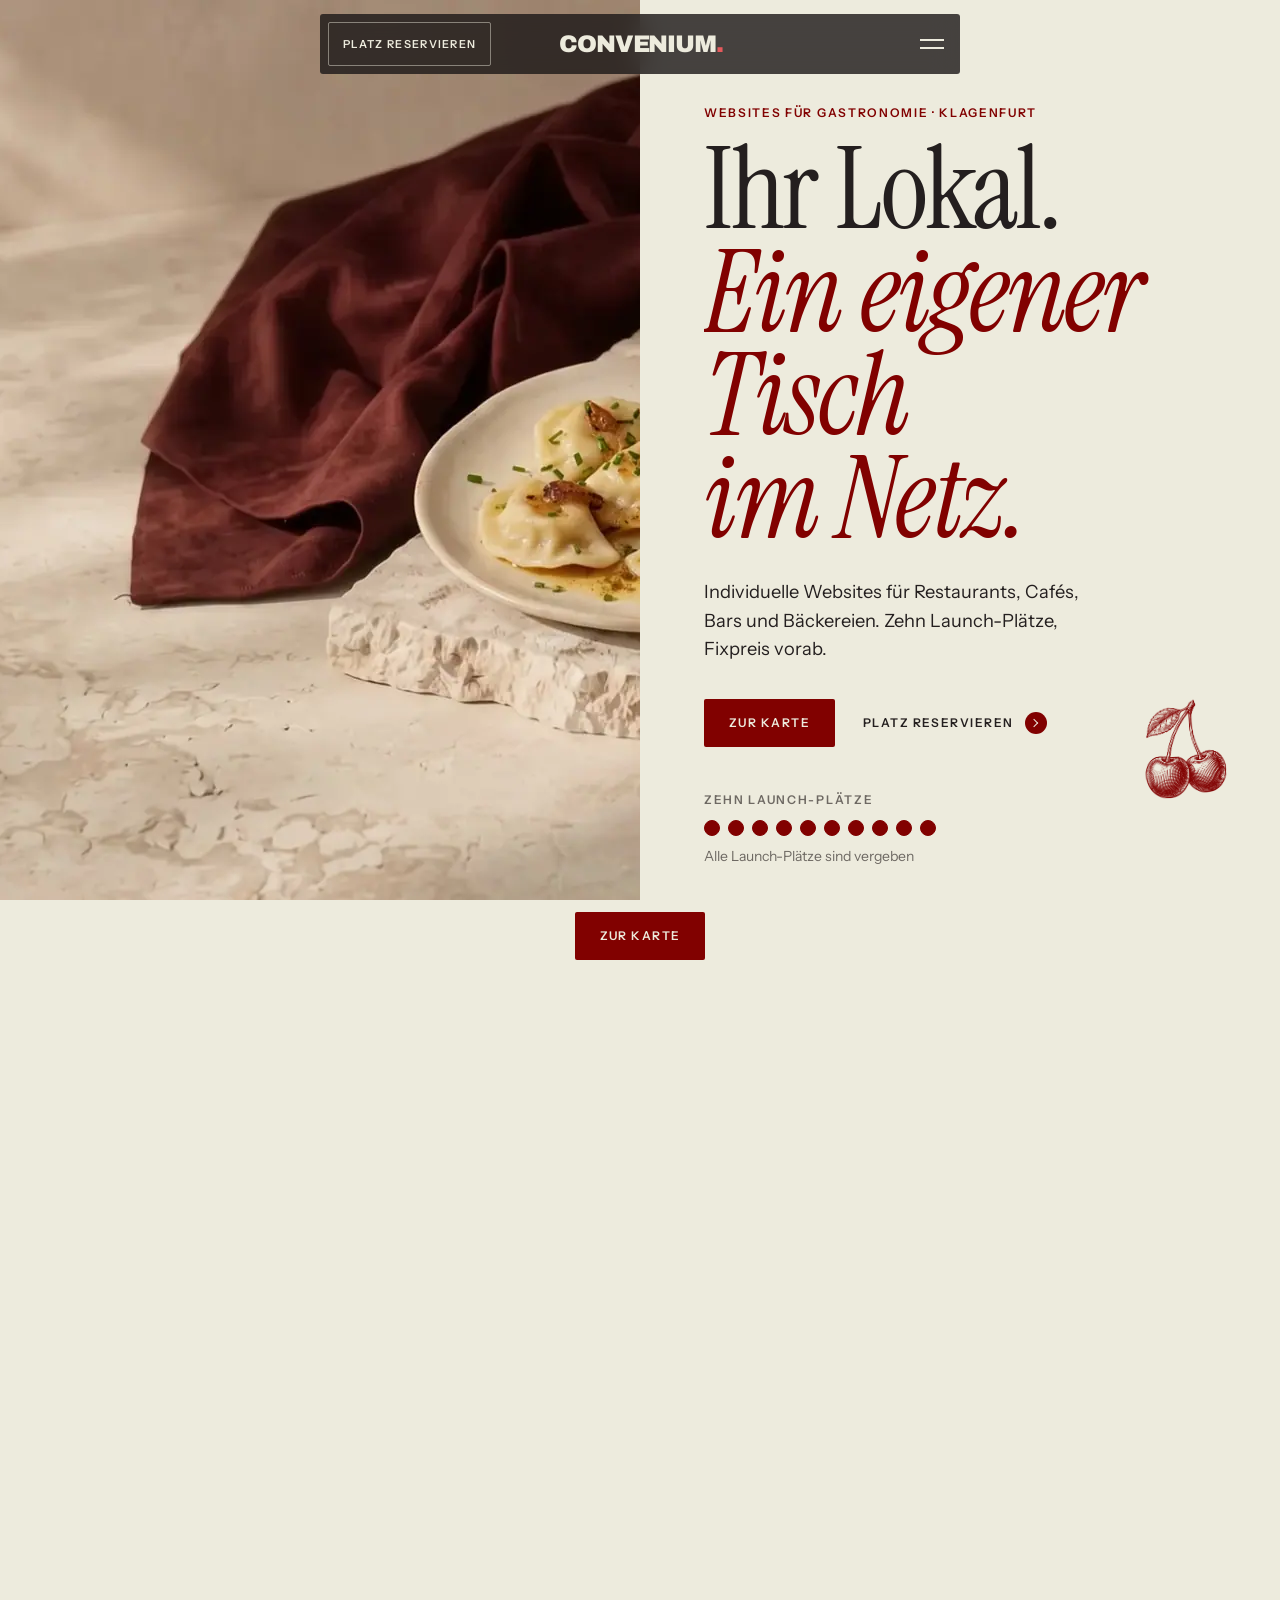
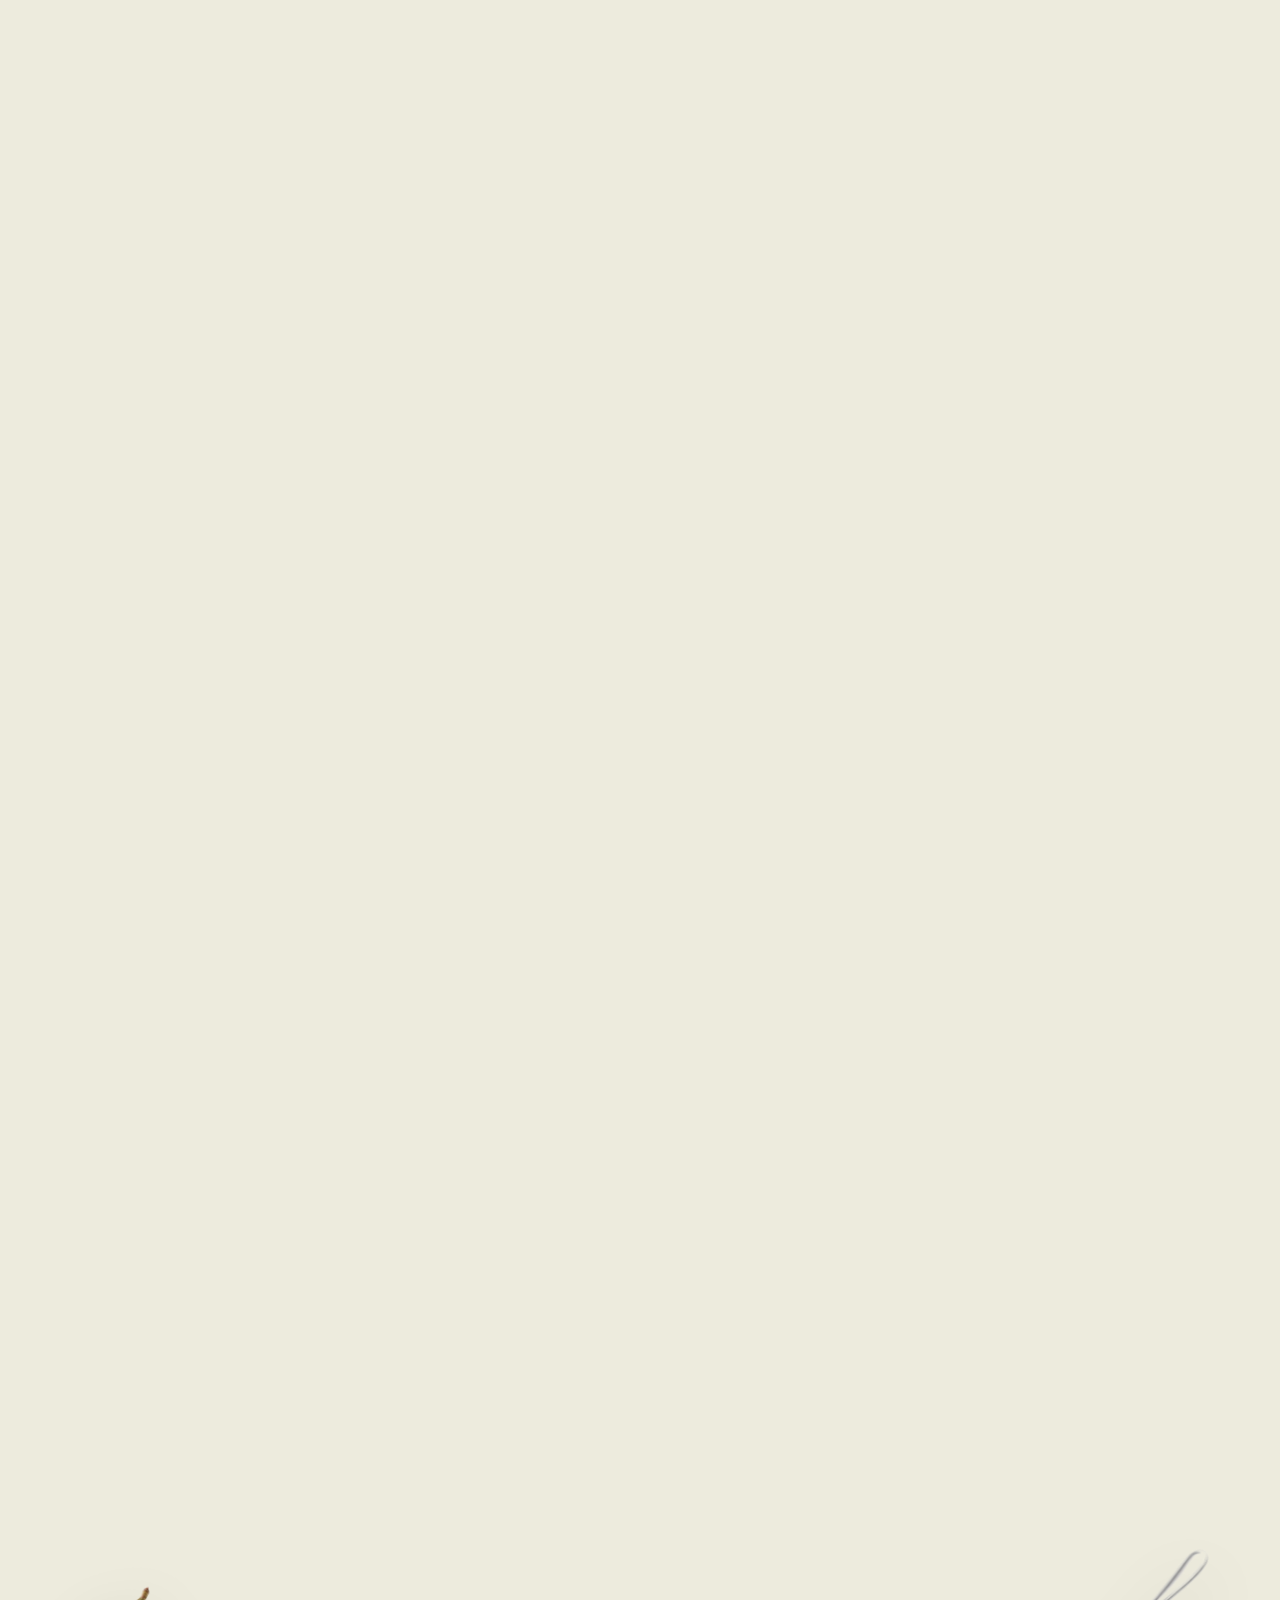
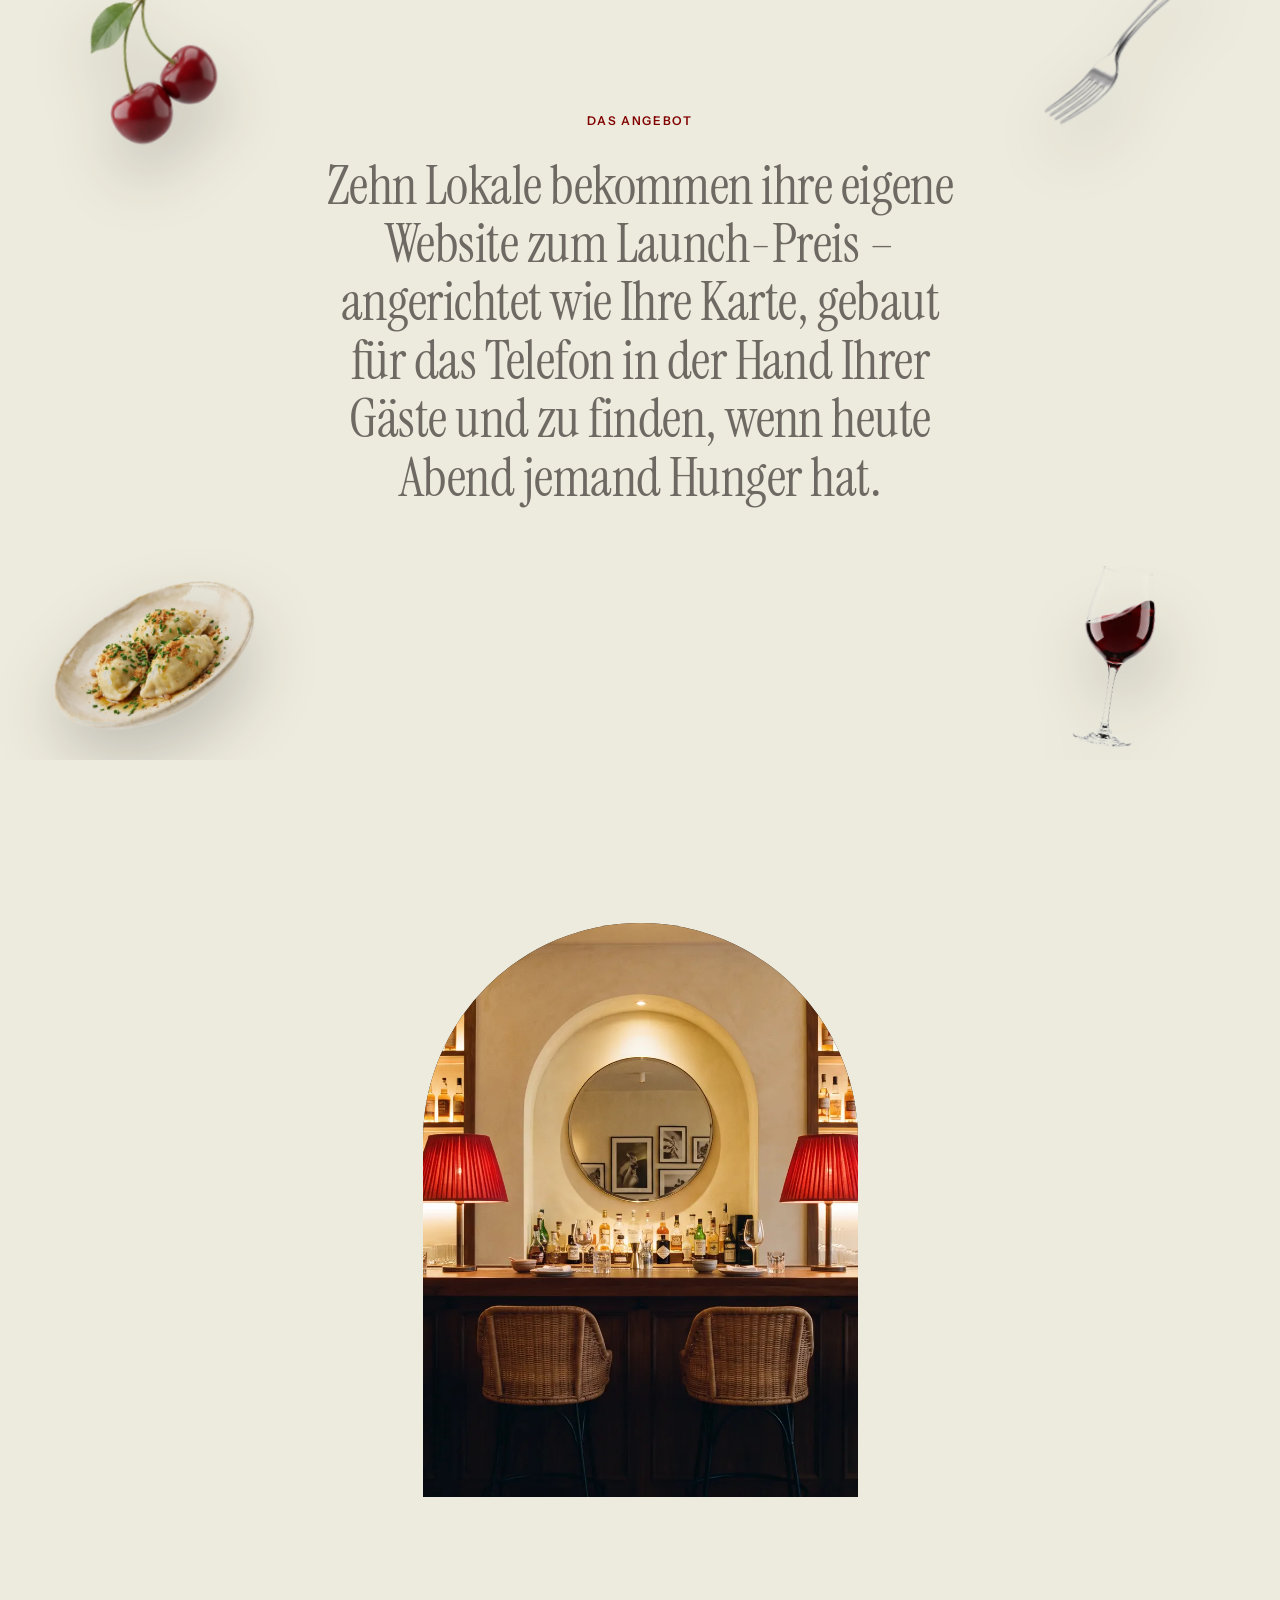
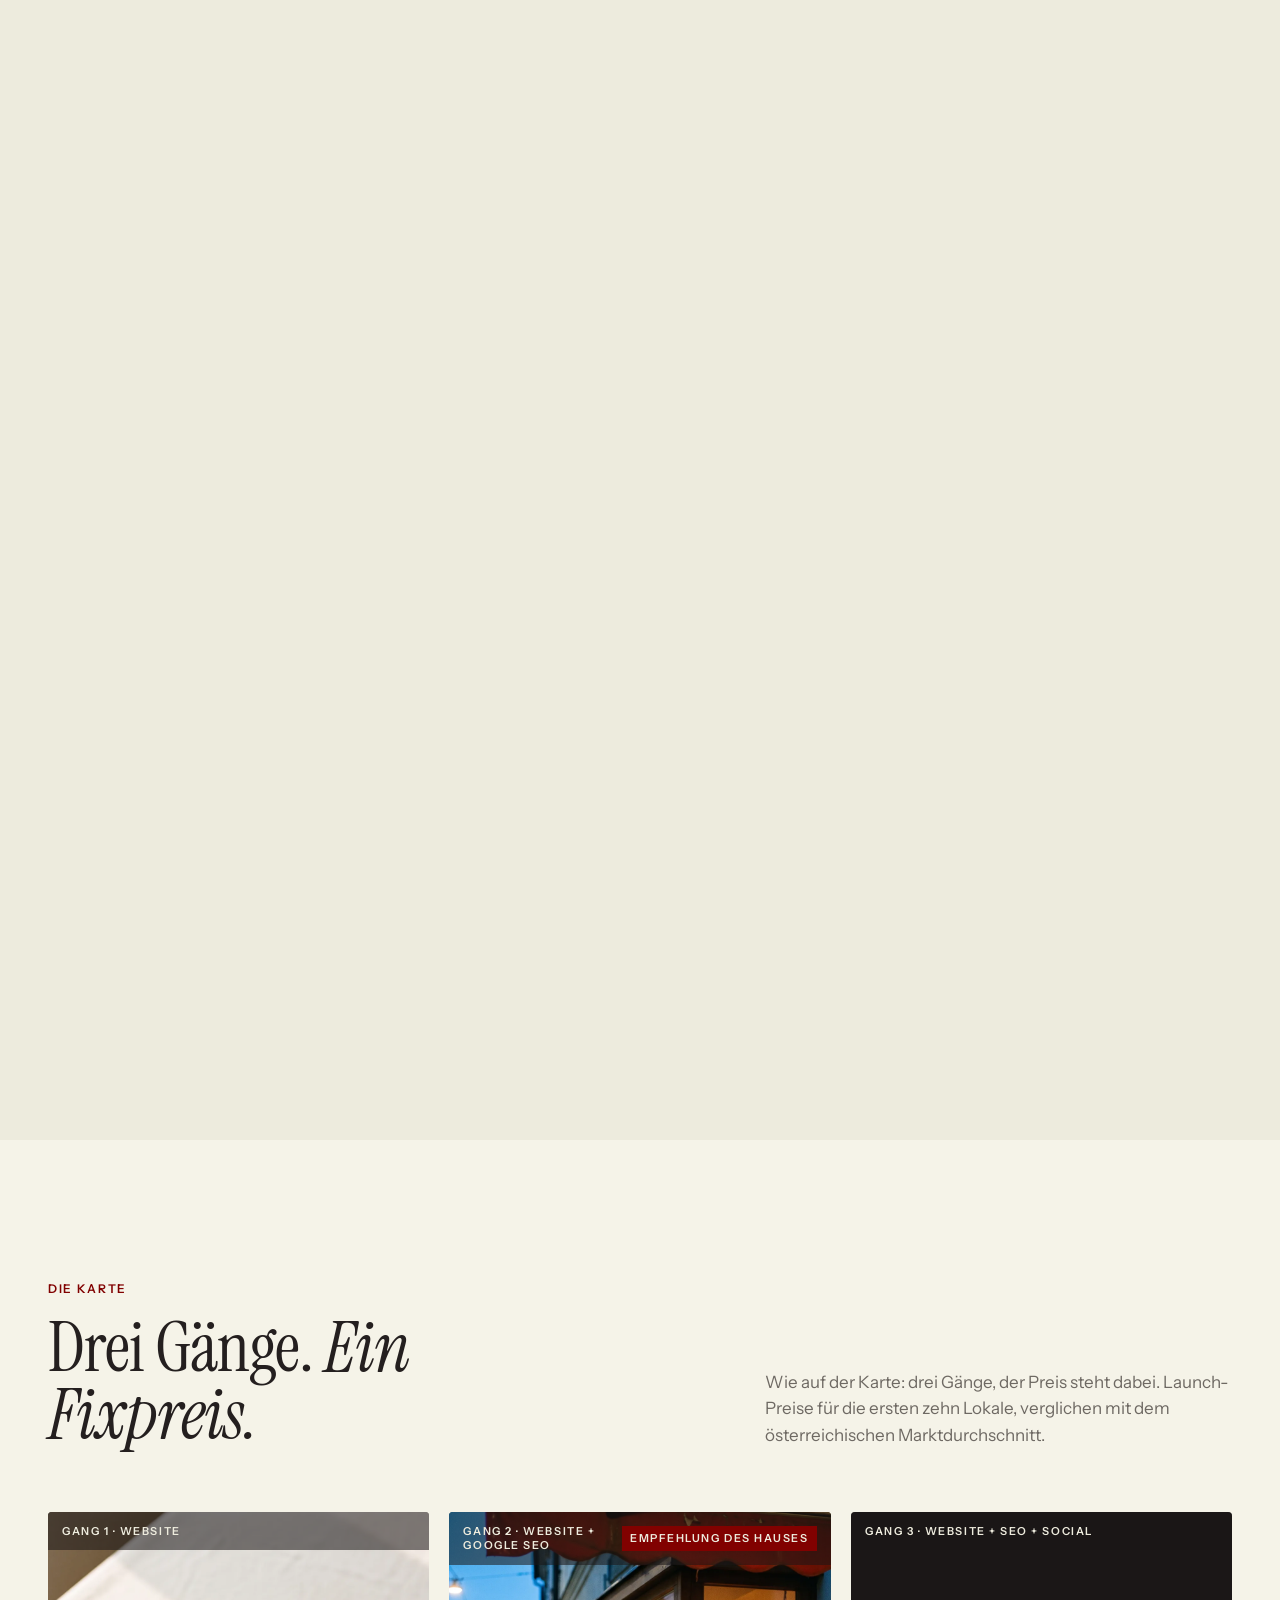
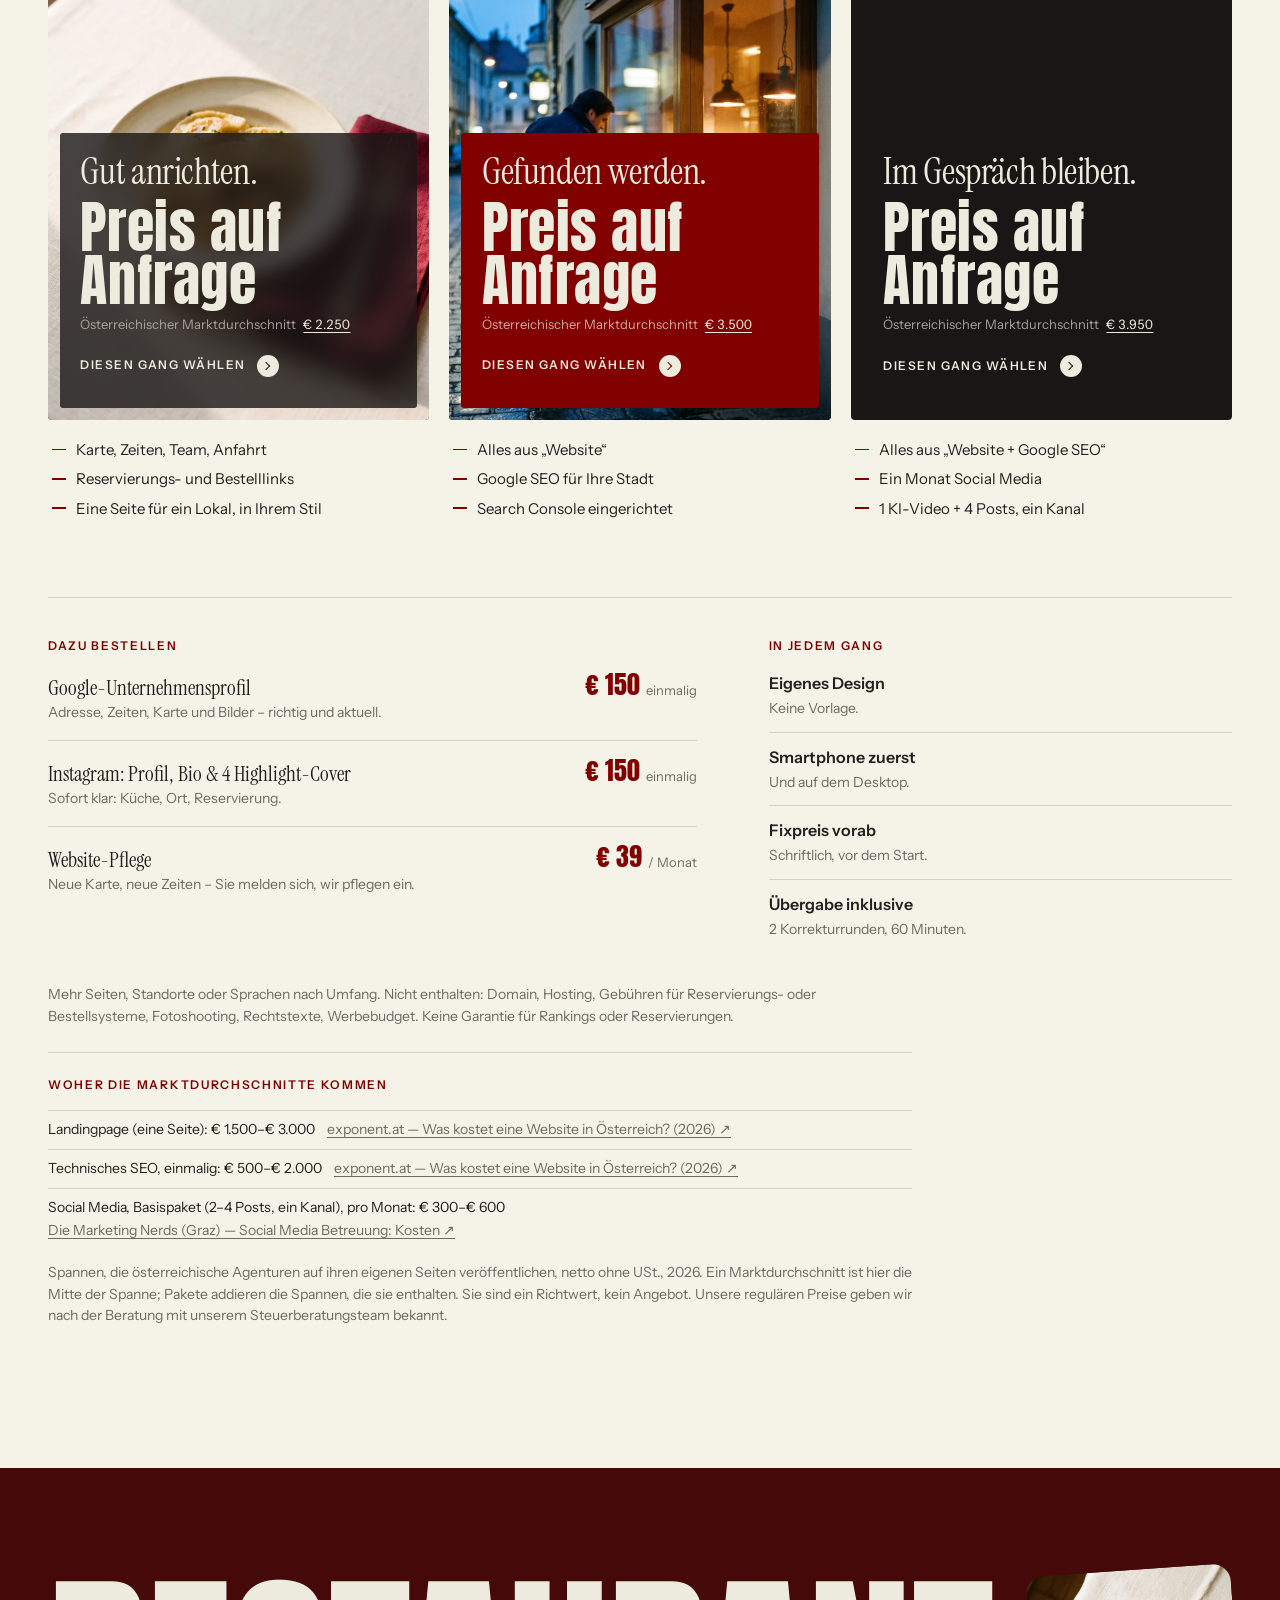
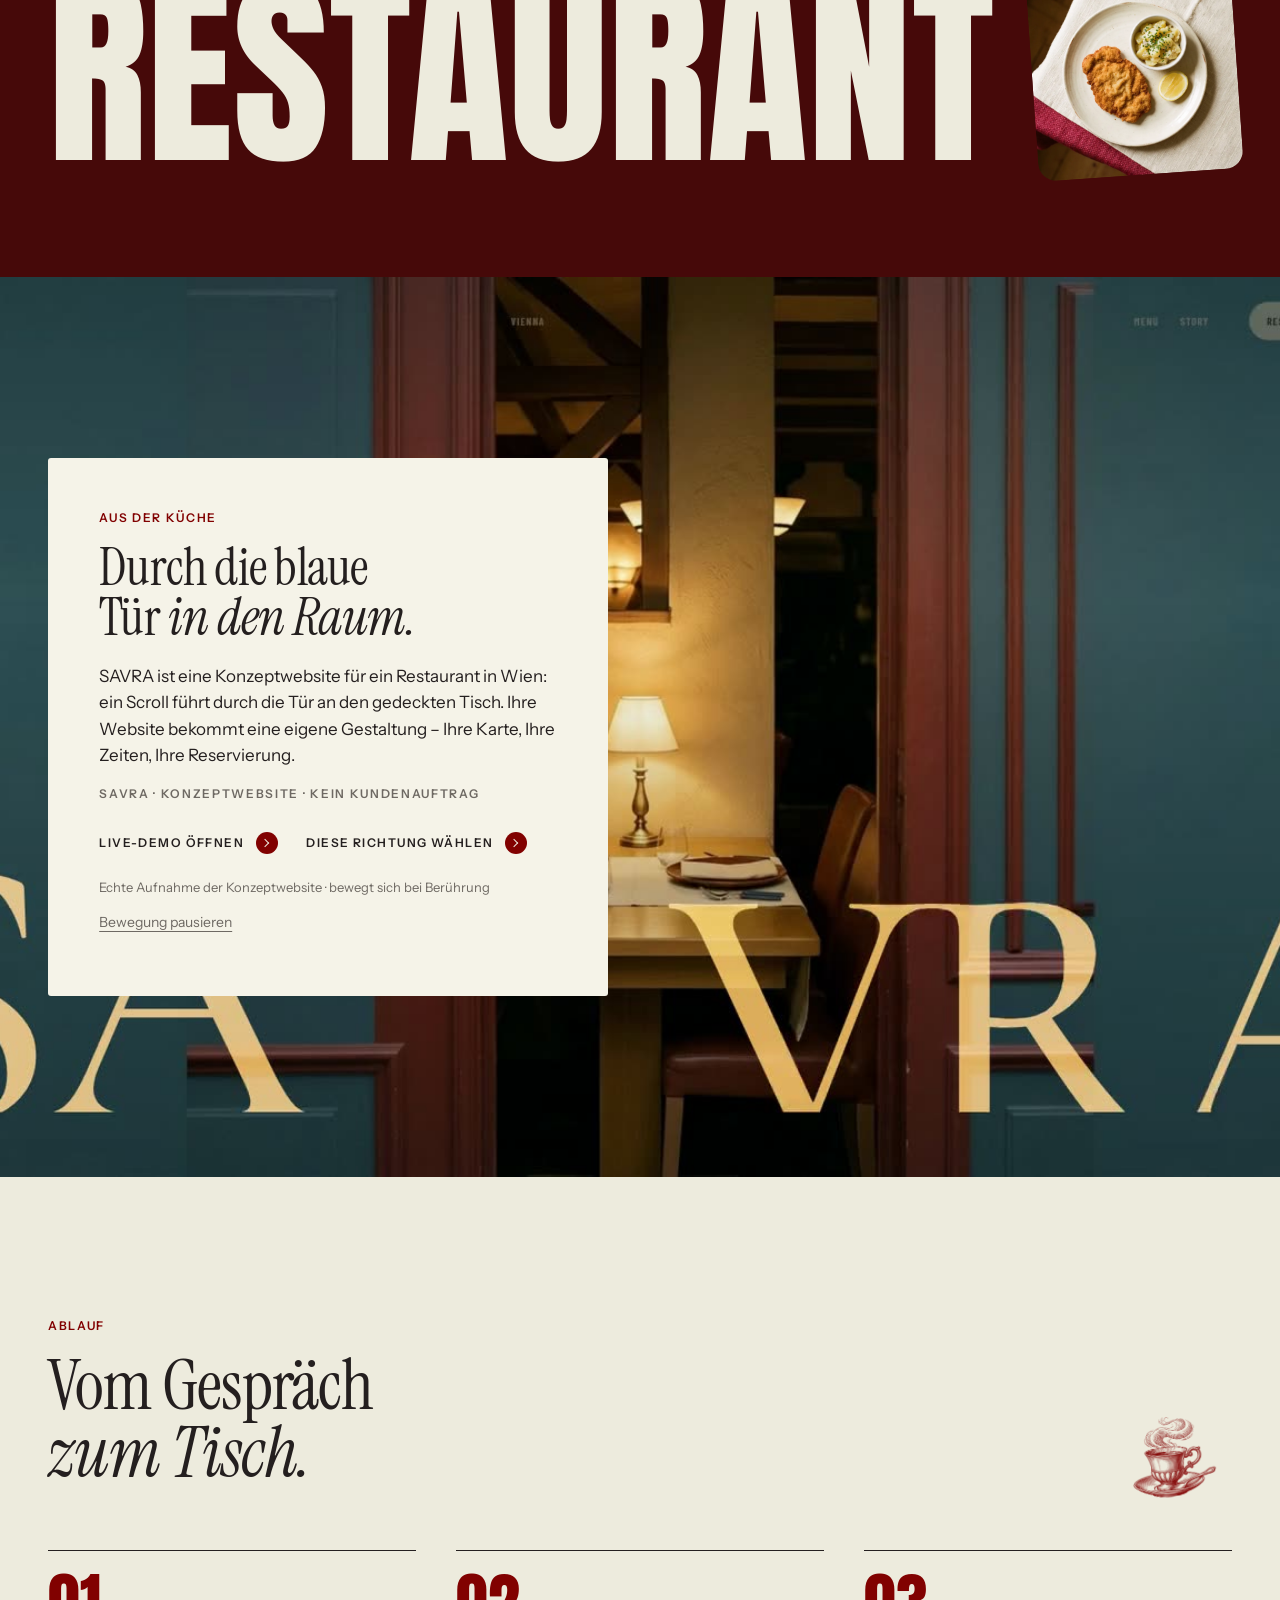
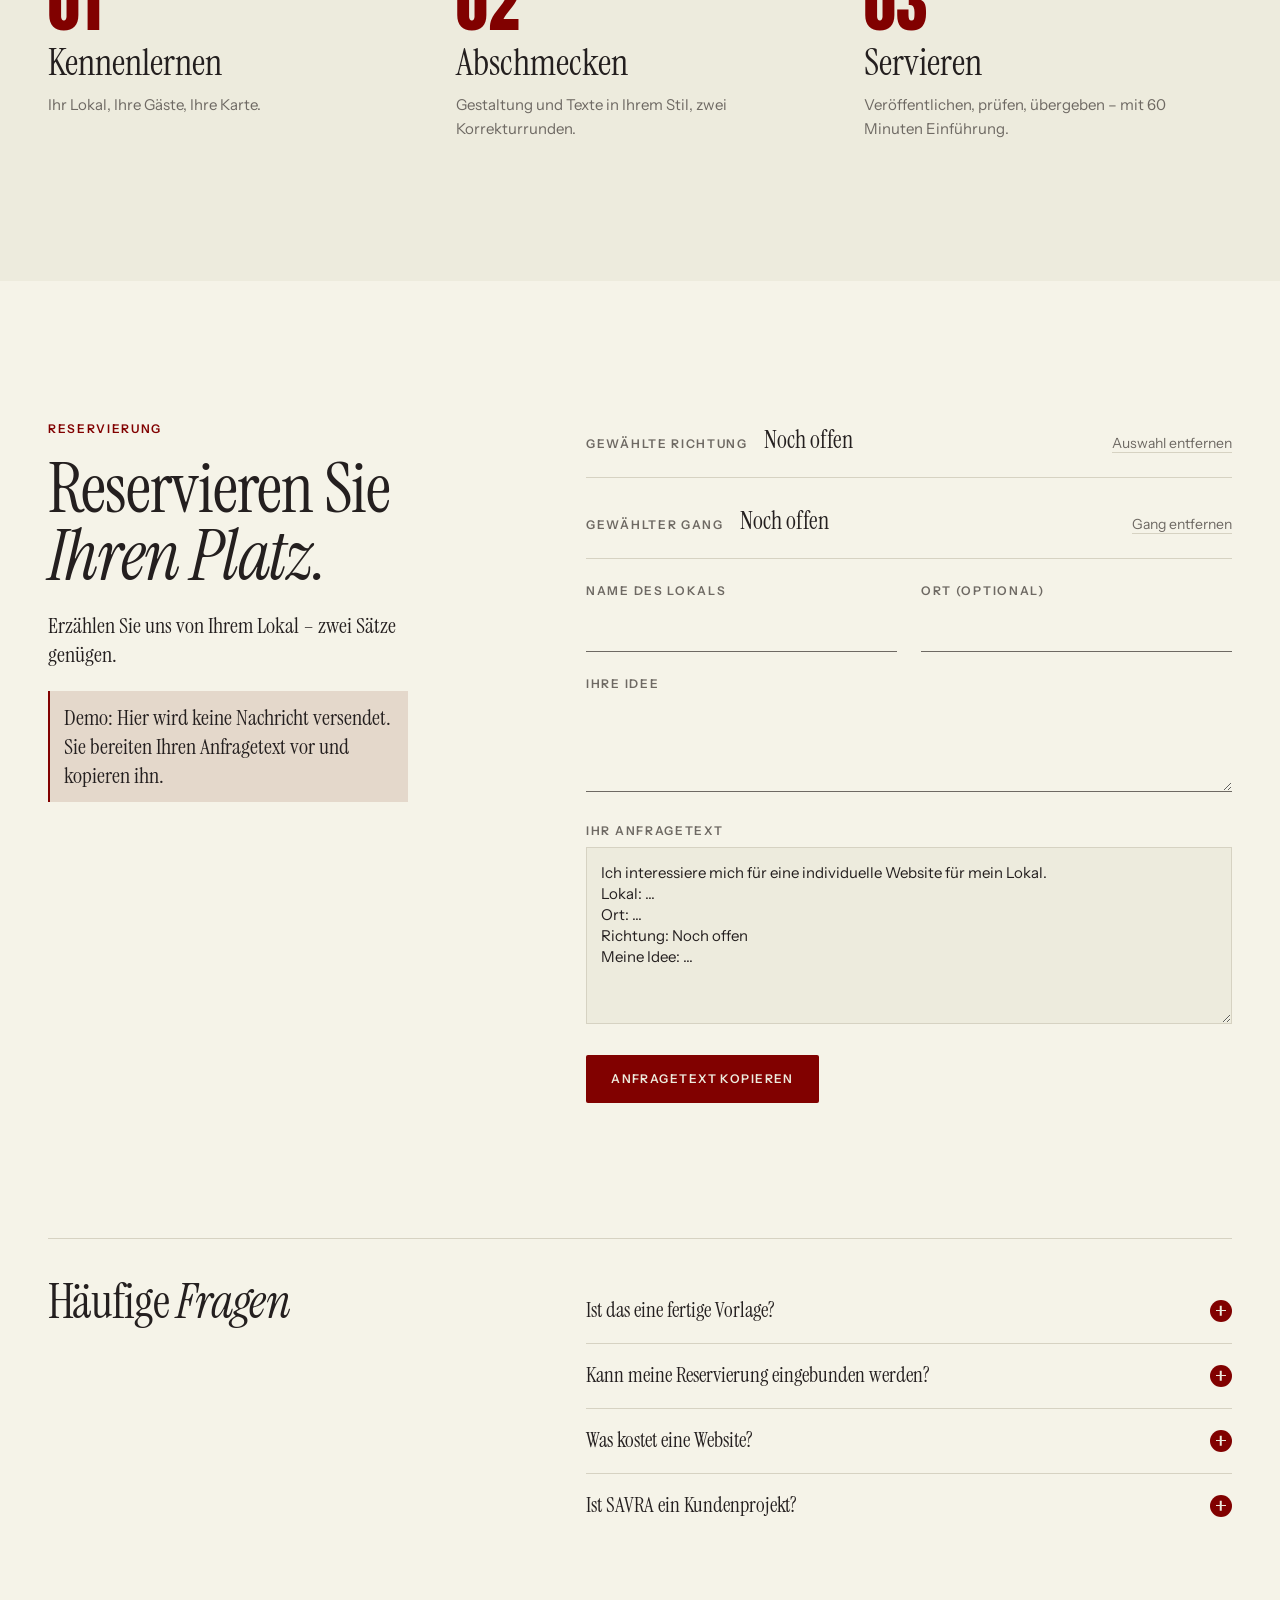
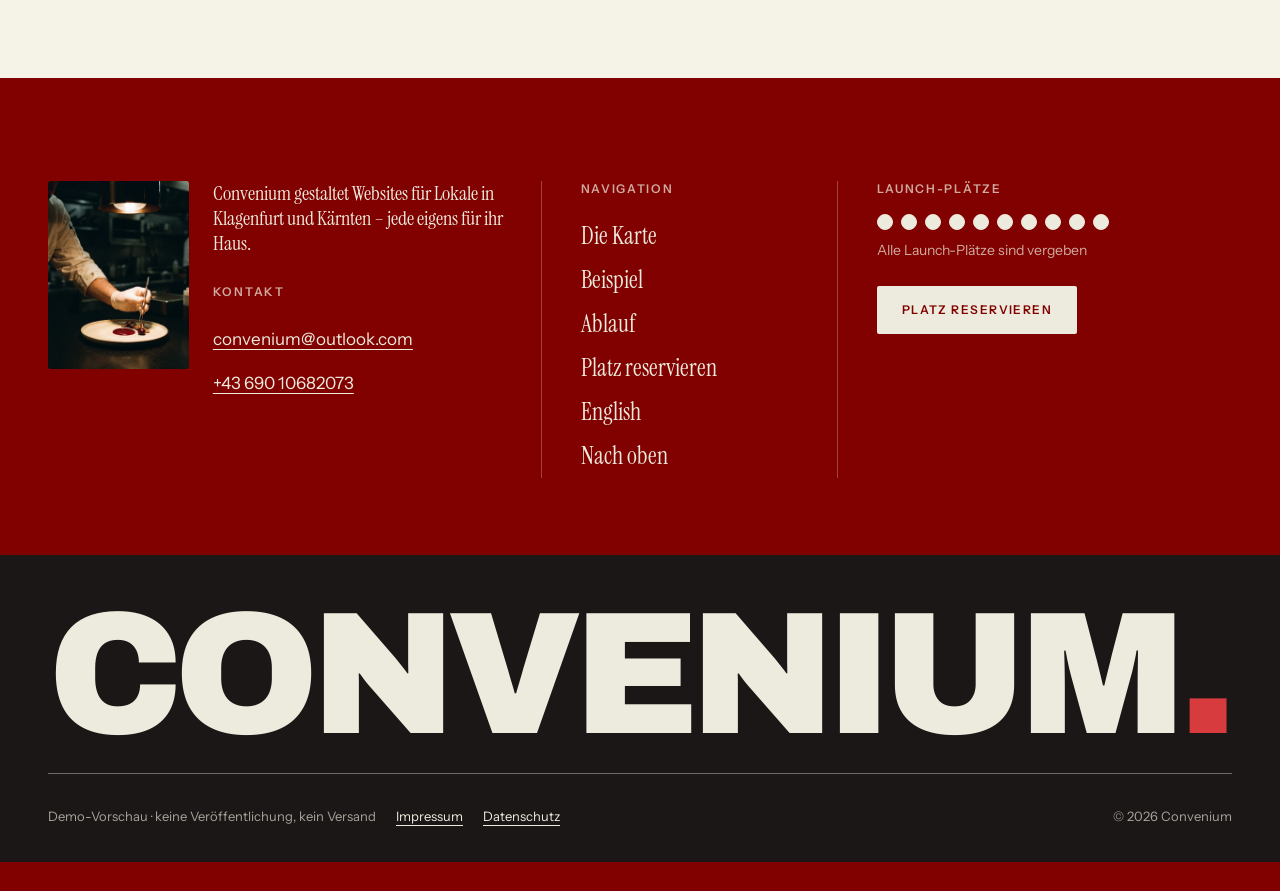
==== commit 452506d3: "feat: scroll-film hero, CONVENIUM. wordmark, 3D statement room, wide-screen fit - Hero: Artlist film" ====
--- a/index.html
+++ b/index.html
@@ -22,7 +22,8 @@
   <meta property="og:image:height" content="630">
   <meta name="twitter:card" content="summary_large_image">
   <link rel="preload" as="font" type="font/woff2" crossorigin href="assets/kit/fonts/instrument-serif-400.woff2">
-  <link rel="preload" as="image" href="assets/photos/hero-room.webp">
+  <link rel="preload" as="image" href="assets/seq/hero/0001.webp">
+  <link rel="preload" as="font" type="font/woff2" crossorigin href="assets/kit/fonts/archivo-900.woff2">
   <link rel="stylesheet" href="assets/kit/fonts/fonts.css">
   <link rel="stylesheet" href="styles.css">
   <script defer src="assets/kit/vendor/gsap.min.js"></script>
@@ -35,7 +36,7 @@
 
   <header class="bar">
     <a class="btn btn--ghost bar-cta" href="#reservierung">Platz reservieren</a>
-    <a class="bar-mark" href="#top" aria-label="Convenium, zum Seitenanfang">Convenium</a>
+    <a class="brand" href="#top" aria-label="Convenium, zum Seitenanfang">CONVENIUM<span>.</span></a>
     <button class="bar-menu js-only" type="button" aria-expanded="false" aria-controls="menu" data-menu-toggle><span class="bar-lines" aria-hidden="true"></span><span class="sr-only" data-menu-label>Menü</span></button>
     <a class="bar-menu nojs-only" href="#fusszeile"><span class="bar-lines" aria-hidden="true"></span><span class="sr-only">Menü</span></a>
   </header>
@@ -49,8 +50,9 @@
   </div>
 
   <main id="inhalt">
-    <section class="hero" id="top" aria-labelledby="hero-title">
-      <figure class="hero-photo"><img src="assets/photos/hero-room.webp" width="1289" height="1600" alt="Ein Bistro in der Dämmerung: dunkles Holz, kirschrote Samtbänke, weiße Tischtücher und Kerzen; eine Hand im weißen Hemdärmel stellt einen Teller ab." fetchpriority="high"></figure>
+    <section class="hero" id="top" aria-labelledby="hero-title" data-seq='{"dir":"assets/seq/hero/","count":175,"safeFrom":122,"width":1600,"height":900}'>
+      <div class="hero-stage">
+      <figure class="hero-photo"><img class="hero-poster" src="assets/seq/hero/0001.webp" width="1600" height="900" alt="Ein Stillleben auf hellem Kalkstein: ein Teller Kärntner Kasnudeln mit brauner Butter, Besteck, ein Glas Rotwein, Brot und eine kirschrote Leinenserviette." fetchpriority="high"><canvas class="hero-canvas" aria-hidden="true"></canvas></figure>
       <div class="hero-panel">
         <p class="label">Websites für Gastronomie · Klagenfurt</p>
         <h1 id="hero-title"><span class="line"><span class="line-inner">Ihr Lokal.</span></span><span class="line"><em class="line-inner">Ein eigener Tisch</em></span><span class="line"><em class="line-inner">im Netz.</em></span></h1>
@@ -66,14 +68,20 @@
         </div>
         <img class="cut cut--cherries" src="assets/photos/cut-cherries.webp" width="451" height="700" alt="" aria-hidden="true" data-cut>
       </div>
-    </section>
-
-    <section class="statement" aria-labelledby="statement-label">
-      <div class="wrap">
+      </div>
+    </section>
+
+    <section class="statement" aria-labelledby="statement-label" data-d3>
+      <div class="d3" aria-hidden="true">
+        <img class="d3-item d3--cherries" src="assets/photos/d3-cherries.webp" width="543" height="677" alt="" loading="lazy" decoding="async" data-depth="0.7">
+        <img class="d3-item d3--fork" src="assets/photos/d3-fork.webp" width="762" height="736" alt="" loading="lazy" decoding="async" data-depth="0.45">
+        <img class="d3-item d3--plate" src="assets/photos/d3-plate.webp" width="658" height="644" alt="" loading="lazy" decoding="async" data-depth="1">
+        <img class="d3-item d3--glass" src="assets/photos/d3-glass.webp" width="363" height="664" alt="" loading="lazy" decoding="async" data-depth="0.6">
+      </div>
+      <div class="wrap statement-wrap">
         <p class="label" id="statement-label">Das Angebot</p>
         <p class="statement-text" data-fill><span class="w">Zehn</span> <span class="w">Lokale</span> <span class="w">bekommen</span> <span class="w">ihre</span> <span class="w">eigene</span> <span class="w">Website</span> <span class="w">zum</span> <span class="w">Launch-Preis</span> <span class="w">–</span> <span class="w">angerichtet</span> <span class="w">wie</span> <span class="w">Ihre</span> <span class="w">Karte,</span> <span class="w">gebaut</span> <span class="w">für</span> <span class="w">das</span> <span class="w">Telefon</span> <span class="w">in</span> <span class="w">der</span> <span class="w">Hand</span> <span class="w">Ihrer</span> <span class="w">Gäste</span> <span class="w">und</span> <span class="w">zu</span> <span class="w">finden,</span> <span class="w">wenn</span> <span class="w">heute</span> <span class="w">Abend</span> <span class="w">jemand</span> <span class="w">Hunger</span> <span class="w">hat.</span></p>
       </div>
-      <img class="cut cut--glass" src="assets/photos/cut-glass.webp" width="502" height="700" alt="" aria-hidden="true" data-cut>
     </section>
 
     <section class="arch" aria-labelledby="arch-line" data-arch>
@@ -294,10 +302,12 @@
         <a class="btn btn--light" href="#reservierung">Platz reservieren</a>
       </div>
     </div>
-    <div class="wrap footer-bottom">
-      <p class="footer-signature"><a href="https://convenium.at/" aria-label="Convenium Studio, Startseite">Convenium · Gastronomie</a></p>
+    <div class="footer-base">
+      <p class="footer-brand"><a href="https://convenium.at/" aria-label="Convenium Studio, Startseite">CONVENIUM<span>.</span></a></p>
+    <div class="footer-bottom">
       <p class="footer-legal"><span>Demo-Vorschau · keine Veröffentlichung, kein Versand</span><a href="impressum/">Impressum</a><a href="datenschutz/">Datenschutz</a></p>
       <p>© 2026 Convenium</p>
+    </div>
     </div>
   </footer>
 
--- a/assets/kit/fonts/fonts.css
+++ b/assets/kit/fonts/fonts.css
@@ -47,3 +47,11 @@
   src: url(./anton-400.woff2) format('woff2');
   unicode-range: U+0000-00FF, U+0131, U+0152-0153, U+02BB-02BC, U+02C6, U+02DA, U+02DC, U+0304, U+0308, U+0329, U+2000-206F, U+20AC, U+2122, U+2191, U+2193, U+2212, U+2215, U+FEFF, U+FFFD;
 }
+@font-face {
+  font-family: 'Archivo';
+  font-style: normal;
+  font-weight: 900;
+  font-display: swap;
+  src: url(./archivo-900.woff2) format('woff2');
+  unicode-range: U+0000-00FF, U+0131, U+0152-0153, U+02BB-02BC, U+02C6, U+02DA, U+02DC, U+0304, U+0308, U+0329, U+2000-206F, U+20AC, U+2122, U+2191, U+2193, U+2212, U+2215, U+FEFF, U+FFFD;
+}
--- a/styles.css
+++ b/styles.css
@@ -11,6 +11,7 @@
   --scrim: color-mix(in srgb, var(--noir) 55%, transparent);
   --scrim-strong: color-mix(in srgb, var(--noir) 80%, transparent);
   --rule-cotton: color-mix(in srgb, var(--cotton) 28%, transparent);
+  --brand: Archivo, "Arial Black", Arial, sans-serif;
   --serif: "Instrument Serif", Georgia, "Times New Roman", serif;
   --sans: "Instrument Sans", "Helvetica Neue", Arial, sans-serif;
   --shout: Anton, Impact, "Arial Narrow", sans-serif;
@@ -24,6 +25,7 @@
   --ease: cubic-bezier(.16, 1, .3, 1);
 }
 @media (min-width: 1440px) { :root { --gutter: 64px; } }
+@media (min-width: 1800px) { :root { --max: 1680px; --gutter: 72px; } }
 @media (max-width: 1023px) { :root { --gutter: 32px; } }
 @media (max-width: 639px)  { :root { --gutter: 20px; } }
 
@@ -61,7 +63,7 @@
 
 /* Pre-paint (motion only): the inline script adds .pre; GSAP paints from-states and removes it at once. If
    GSAP never runs, everything returns after 4 s. */
-.pre .bar, .pre .hero .label, .pre .line-inner, .pre .hero-body, .pre .hero .actions, .pre .hero-places, .pre .hero-photo img { opacity: 0; animation: pre-release 0s 4s forwards; }
+.pre .bar, .pre .hero .label, .pre .line-inner, .pre .hero-body, .pre .hero .actions, .pre .hero-places, .pre .hero-poster { opacity: 0; animation: pre-release 0s 4s forwards; }
 @keyframes pre-release { to { opacity: 1; } }
 
 /* ---------- Buttons (square, Ballena) and the arrow-circle link ---------- */
@@ -84,7 +86,10 @@
 /* ---------- The bar: a compact centred floating navbar (Ballena) ---------- */
 .bar { position: fixed; z-index: 60; top: 14px; left: 0; right: 0; margin-inline: auto; width: min(640px, calc(100% - 24px)); display: grid; grid-template-columns: 1fr auto 1fr; align-items: center; gap: 12px; min-height: 60px; padding: 6px 6px 6px 8px; border-radius: 3px; background: var(--scrim-strong); -webkit-backdrop-filter: blur(14px); backdrop-filter: blur(14px); color: var(--cotton); }
 .bar-cta { justify-self: start; min-height: 44px; padding: 0 14px; font-size: 11px; }
-.bar-mark { display: inline-flex; align-items: center; min-height: 44px; font: 400 26px/1 var(--serif); letter-spacing: .1em; text-transform: uppercase; text-decoration: none; }
+/* The CONVENIUM. lockup: the studio wordmark, identical on every Convenium page (Archivo 900, -.045em, the dot in the accent). */
+.brand { display: inline-flex; align-items: center; min-height: 44px; font: 900 24px/1 var(--brand); letter-spacing: -.045em; color: inherit; text-decoration: none; white-space: nowrap; }
+.brand span { color: var(--chili); }
+.bar .brand span { color: var(--chili-300); }
 .bar-menu { justify-self: end; position: relative; display: grid; place-items: center; width: 44px; height: 44px; padding: 0; border: 0; background: none; color: inherit; cursor: pointer; }
 .bar-lines, .bar-lines::before, .bar-lines::after { display: block; width: 24px; height: 1.5px; background: currentColor; transition: transform 240ms var(--ease), background-color 240ms; }
 .bar-lines { position: relative; background: transparent; }
@@ -92,7 +97,7 @@
 .bar-lines::before { top: -4px; } .bar-lines::after { top: 4px; }
 [aria-expanded="true"] .bar-lines::before { transform: translateY(4px) rotate(45deg); }
 [aria-expanded="true"] .bar-lines::after { transform: translateY(-4px) rotate(-45deg); }
-@media (max-width: 479px) { .bar-mark { font-size: 21px; letter-spacing: .06em; } .bar-cta { padding: 0 10px; letter-spacing: .08em; } }
+@media (max-width: 479px) { .brand { font-size: 21px; } .bar-cta { padding: 0 10px; letter-spacing: .08em; } }
 
 /* The menu: a full-screen cherry room under the bar. */
 .menu { position: fixed; inset: 0; z-index: 55; display: grid; align-content: center; gap: 40px; padding: 112px var(--gutter) 48px; background: var(--cherry); color: var(--cotton); overflow-y: auto; }
@@ -105,17 +110,28 @@
 .menu-locale a[aria-current] { color: var(--cotton); text-decoration: underline; text-underline-offset: 6px; }
 
 /* ---------- Hero: the split room (Tigermilk) ---------- */
-.hero { display: grid; grid-template-columns: minmax(0, 1fr) minmax(0, 1fr); min-height: 100svh; background: var(--cotton); }
-.hero-photo { position: relative; overflow: hidden; background: var(--noir); }
-.hero-photo img { position: absolute; inset: 0; width: 100%; height: 100%; object-fit: cover; }
-.hero-panel { position: relative; display: flex; flex-direction: column; justify-content: center; padding: 120px clamp(28px, 5vw, 96px) 56px; }
-.hero h1 { max-width: 9ch; color: var(--ink); }
+.hero { position: relative; background: var(--cotton); }
+.hero-stage { display: grid; grid-template-columns: minmax(0, 1fr) minmax(0, 1fr); min-height: 100svh; }
+.hero-photo { position: relative; margin: 0; overflow: hidden; background: var(--cotton); }
+.hero-poster, .hero-canvas { position: absolute; inset: 0; width: 100%; height: 100%; object-fit: cover; }
+.hero-canvas { opacity: 0; }
+.seq-live .hero-canvas { opacity: 1; }
+.seq-live .hero-poster { opacity: 0; }
+.hero-panel { position: relative; display: flex; flex-direction: column; justify-content: center; padding: max(112px, 13vh) clamp(28px, 5vw, 96px) max(40px, 5vh); background: var(--cotton); }
+/* Height-aware: on a 1920×1080 screen the browser leaves ~910px, so the H1 is also capped by the viewport height. */
+.hero h1 { max-width: 9ch; color: var(--ink); font-size: min(var(--t-h1), 14.5svh); }
+/* Staged (motion, script.js): the stage sticks for the length of the film; the photo opens from its half to the
+   full screen, the copy steps aside, then the CONVENIUM closing plays. */
+.hero.is-seq { height: 340vh; }
+.hero.is-seq .hero-stage { position: sticky; top: 0; height: 100dvh; min-height: 0; overflow: hidden; display: block; }
+.hero.is-seq .hero-photo { position: absolute; inset: 0; aspect-ratio: auto; }
+.hero.is-seq .hero-panel { position: absolute; top: 0; right: 0; bottom: 0; width: 50%; z-index: 1; }
 .line { display: block; overflow: hidden; padding-bottom: .08em; margin-bottom: -.08em; }
 .line-inner { display: inline-block; }
 .hero h1 em { color: var(--cherry); }
 .hero-body { margin-top: 28px; max-width: 34ch; font-size: clamp(17px, .9rem + .3vw, 20px); }
 .actions { display: flex; flex-wrap: wrap; align-items: center; gap: 16px 28px; margin-top: 36px; }
-.hero-places { margin-top: clamp(40px, 6vh, 72px); }
+.hero-places { margin-top: clamp(28px, 5vh, 72px); }
 .hero-places .label { margin-bottom: 12px; }
 .ticks { display: flex; flex-wrap: wrap; gap: 8px; list-style: none; margin: 0; padding: 0; color: var(--cherry); }
 .tick { display: block; width: 16px; height: 16px; border: 1.5px solid currentColor; border-radius: 50%; }
@@ -124,12 +140,21 @@
 
 /* Engraved cut-outs: cherry ink with transparency; light grounds only. */
 .cut { position: absolute; pointer-events: none; user-select: none; height: auto; }
-.cut--cherries { right: clamp(16px, 4vw, 72px); top: 16%; width: clamp(84px, 9vw, 150px); }
+.cut--cherries { right: clamp(16px, 4vw, 72px); bottom: 7%; width: clamp(76px, 8vw, 140px); }
 .cut--glass { left: clamp(8px, 5vw, 96px); bottom: 12%; width: clamp(80px, 9vw, 160px); }
 .cut--cup { position: static; justify-self: end; align-self: end; width: clamp(96px, 11vw, 180px); }
 
 /* ---------- Statement: words fill as you read (Tigermilk) ---------- */
-.statement { position: relative; padding: var(--section) 0; text-align: center; overflow: hidden; }
+/* The statement room: the sentence in the middle, four 3D objects (Artlist renders) floating around it in
+   depth. They tilt with the pointer on desktop, rise in from depth as the room is entered and float on phones. */
+.statement { position: relative; display: grid; align-items: center; min-height: min(100svh, 980px); padding: var(--section) 0; text-align: center; overflow: hidden; perspective: 1200px; }
+.statement-wrap { position: relative; z-index: 1; }
+.d3 { position: absolute; inset: 0; pointer-events: none; transform-style: preserve-3d; }
+.d3-item { position: absolute; height: auto; will-change: transform; filter: drop-shadow(0 28px 32px color-mix(in srgb, var(--noir) 22%, transparent)); }
+.d3--cherries { top: 9%; left: 7%; width: clamp(96px, 10vw, 200px); }
+.d3--fork { top: 7%; right: 5%; width: clamp(130px, 14vw, 280px); }
+.d3--plate { bottom: 5%; left: 4%; width: clamp(150px, 17vw, 340px); }
+.d3--glass { bottom: 6%; right: 9%; width: clamp(80px, 8vw, 160px); }
 .statement .label { margin-bottom: 28px; }
 .statement-text { max-width: 26ch; margin-inline: auto; font: 400 var(--t-statement)/1.08 var(--serif); letter-spacing: -.01em; color: var(--cherry); }
 .w { color: inherit; }
@@ -295,8 +320,13 @@
 .footer-nav a:hover { font-style: italic; text-decoration: underline; text-underline-offset: 5px; }
 .footer-places .ticks { color: var(--cotton); }
 .footer-places .places-count { color: var(--rose); margin-bottom: 24px; }
-.footer-bottom { display: flex; flex-wrap: wrap; justify-content: space-between; align-items: center; gap: 12px 32px; margin-top: clamp(56px, 6vw, 96px); padding-top: 20px; border-top: 1px solid var(--rule-cotton); font-size: 13px; color: var(--rose); }
-.footer-signature a { display: inline-flex; align-items: center; min-height: 44px; font: 400 26px/1 var(--serif); color: var(--cotton); text-decoration: none; }
+/* The base: a noir band with the CONVENIUM. wordmark run gutter to gutter, exactly as on Hair & Beauty
+   (Archivo 900 at -.05em measures 6.78em; sized from the container width). */
+.footer-base { --wordmark-em: 6.8; container-type: inline-size; margin-top: clamp(56px, 6vw, 96px); padding: clamp(40px, 4vw, 64px) var(--gutter) 24px; background: var(--noir); color: var(--cotton); }
+.footer-brand { margin: 0; overflow: hidden; font: 900 calc((100cqw - 0px) / var(--wordmark-em))/.8 var(--brand); letter-spacing: -.05em; white-space: nowrap; }
+.footer-brand a { color: inherit; text-decoration: none; }
+.footer-brand span { color: var(--chili); }
+.footer-bottom { display: flex; flex-wrap: wrap; justify-content: space-between; align-items: center; gap: 12px 32px; margin-top: 28px; padding-top: 20px; border-top: 1px solid var(--gray); font-size: 13px; color: var(--gray-noir); }
 .footer-legal { display: flex; flex-wrap: wrap; gap: 0 20px; align-items: center; }
 .footer-legal a { display: inline-flex; align-items: center; min-height: 44px; color: var(--cotton); text-underline-offset: 4px; }
 
@@ -304,7 +334,8 @@
 .legal-page { background: var(--cotton); color: var(--ink); }
 .legal-header { display: flex; justify-content: space-between; align-items: center; padding: 20px var(--gutter); }
 .legal-header a { display: inline-flex; align-items: center; min-height: 44px; }
-.legal-mark { font: 400 26px/1 var(--serif); letter-spacing: .1em; text-transform: uppercase; color: var(--cherry); text-decoration: none; }
+.legal-brand { color: var(--ink); }
+.legal-brand span { color: var(--cherry); }
 .legal { max-width: 68ch; margin: 0 auto; padding: clamp(32px, 6vw, 96px) var(--gutter) 96px; }
 .legal h1 { font-size: clamp(40px, 5vw, 72px); margin-bottom: 32px; }
 .legal h2 { font-size: clamp(24px, 2vw, 32px); margin: 40px 0 12px; max-width: none; }
@@ -320,8 +351,13 @@
 /* ---------- Tablet and phone ---------- */
 @media (max-width: 1023px) {
   .hero { grid-template-columns: minmax(0, 1fr); min-height: 0; }
+  .hero-stage { grid-template-columns: minmax(0, 1fr); min-height: 0; }
   .hero-panel { order: -1; padding: 112px var(--gutter) 48px; }
-  .hero-photo { aspect-ratio: 4 / 5; max-height: 80svh; }
+  .hero-photo { aspect-ratio: 16 / 10; }
+  .hero h1 { font-size: var(--t-h1); }
+  .hero.is-seq { height: 260vh; }
+  .hero.is-seq .hero-panel { top: 0; right: 0; left: 0; bottom: auto; width: auto; padding-bottom: 32px; }
+  .d3--cherries { top: 4%; left: 4%; } .d3--fork { top: 3%; right: 2%; } .d3--plate { bottom: 3%; left: 2%; } .d3--glass { bottom: 4%; right: 4%; }
   .sec-head, .menu-foot, .inquiry-grid, .faq { grid-template-columns: minmax(0, 1fr); }
   .cards { grid-template-columns: minmax(0, 1fr); max-width: 520px; }
   .campaign { grid-template-columns: minmax(0, 1fr); }
@@ -330,7 +366,7 @@
   .footer-grid { grid-template-columns: minmax(0, 1fr); gap: 40px; }
   .footer-grid > * { padding: 40px 0 0; border-left: 0; border-top: 1px solid var(--rule-cotton); }
   .footer-grid > :first-child { padding-top: 0; border-top: 0; }
-  .cut--cherries { top: 104px; }
+  .cut--cherries { bottom: 24px; }
 }
 @media (max-width: 639px) {
   .steps { grid-template-columns: minmax(0, 1fr); gap: 28px; }
@@ -340,7 +376,9 @@
   .legal-list dd { margin-bottom: 12px; }
   .example { padding-top: 90vw; }
   .footer-studio { grid-template-columns: 96px minmax(0, 1fr); }
-  .cut--glass { bottom: 4%; }
+  .statement { min-height: 0; padding: 200px 0 210px; }
+  .d3--cherries { top: 28px; left: 6%; width: 84px; } .d3--fork { top: 36px; right: 5%; width: 118px; }
+  .d3--plate { bottom: 26px; left: 5%; width: 150px; } .d3--glass { bottom: 22px; right: 10%; width: 66px; }
 }
 
 /* ---------- Phone shell (mobile-app-shell): safe areas on four sides, a thumb-zone tab bar, a card rail,
@@ -356,7 +394,7 @@
   :root { --gutter: max(20px, env(safe-area-inset-left), env(safe-area-inset-right)); }
   .bar { top: max(10px, env(safe-area-inset-top)); grid-template-columns: 44px 1fr 44px; min-height: 56px; }
   .bar-cta { display: none; }
-  .bar-mark { grid-column: 2; justify-self: center; }
+  .brand { grid-column: 2; justify-self: center; }
   .bar-menu { grid-column: 3; }
   .tabbar { position: fixed; z-index: 58; left: 0; right: 0; bottom: 0; display: grid; grid-template-columns: repeat(3, minmax(0, 1fr)) minmax(0, 1.3fr); gap: 4px; padding: 6px max(8px, env(safe-area-inset-right)) calc(6px + env(safe-area-inset-bottom)) max(8px, env(safe-area-inset-left)); background: color-mix(in srgb, var(--noir) 94%, transparent); color: var(--gray-noir); }
   .tabbar a { display: flex; flex-direction: column; align-items: center; justify-content: center; gap: 5px; min-height: 52px; padding: 4px 2px; border-radius: 2px; font: 600 11px/1.1 var(--sans); letter-spacing: .06em; text-align: center; text-transform: uppercase; text-decoration: none; transition: color 160ms var(--ease), background-color 160ms var(--ease); }
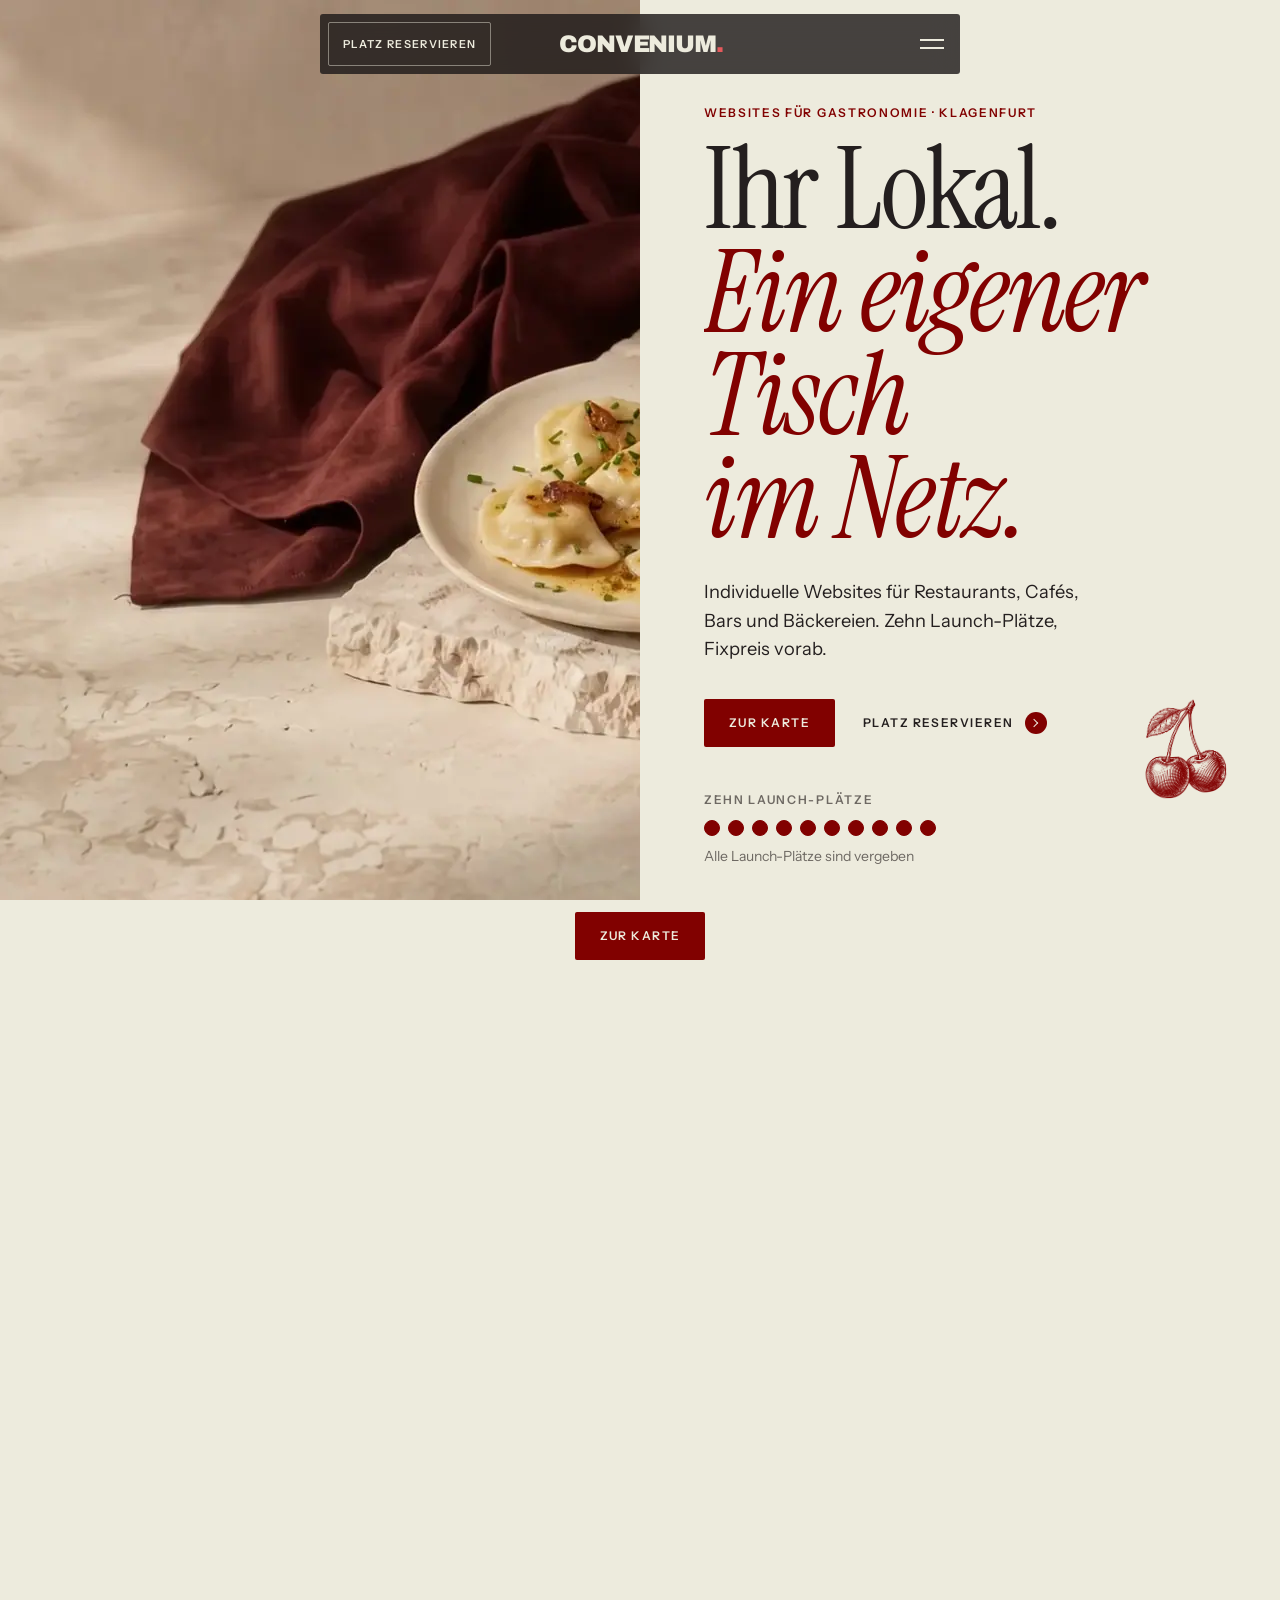
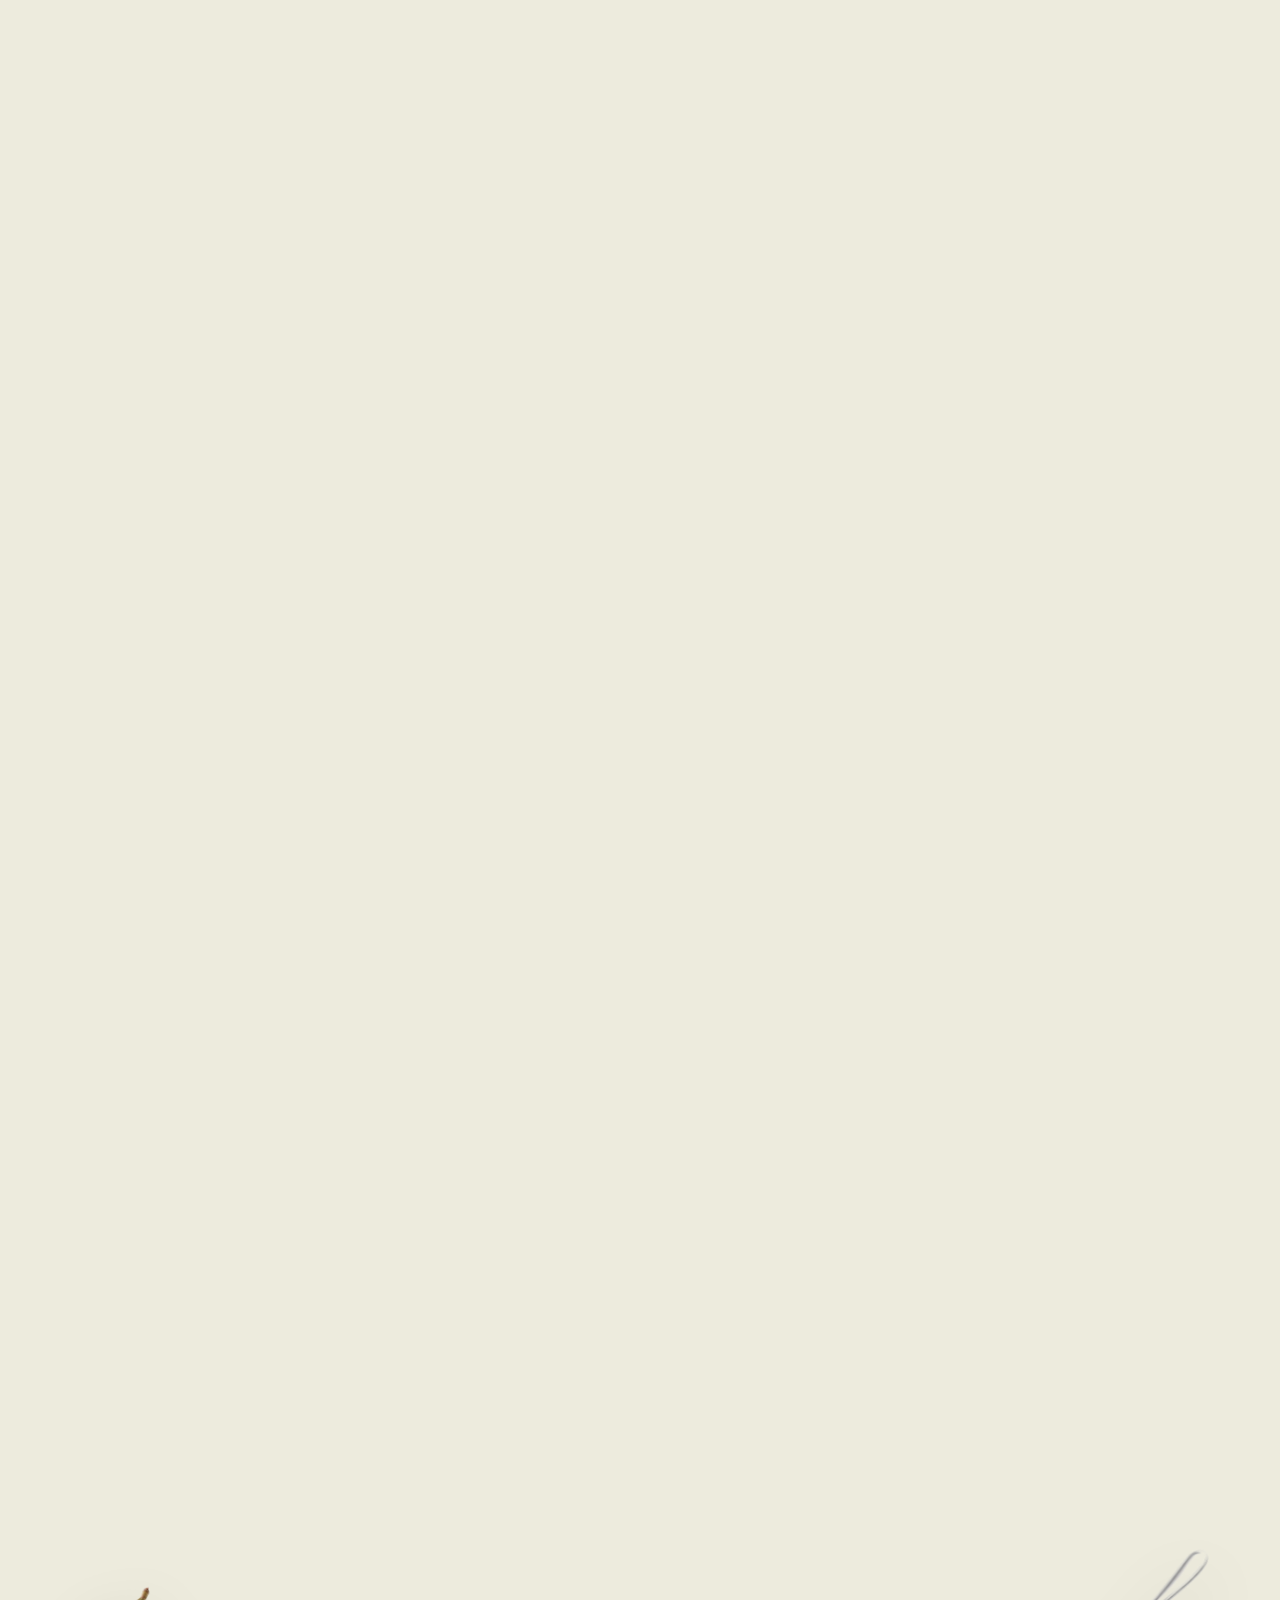
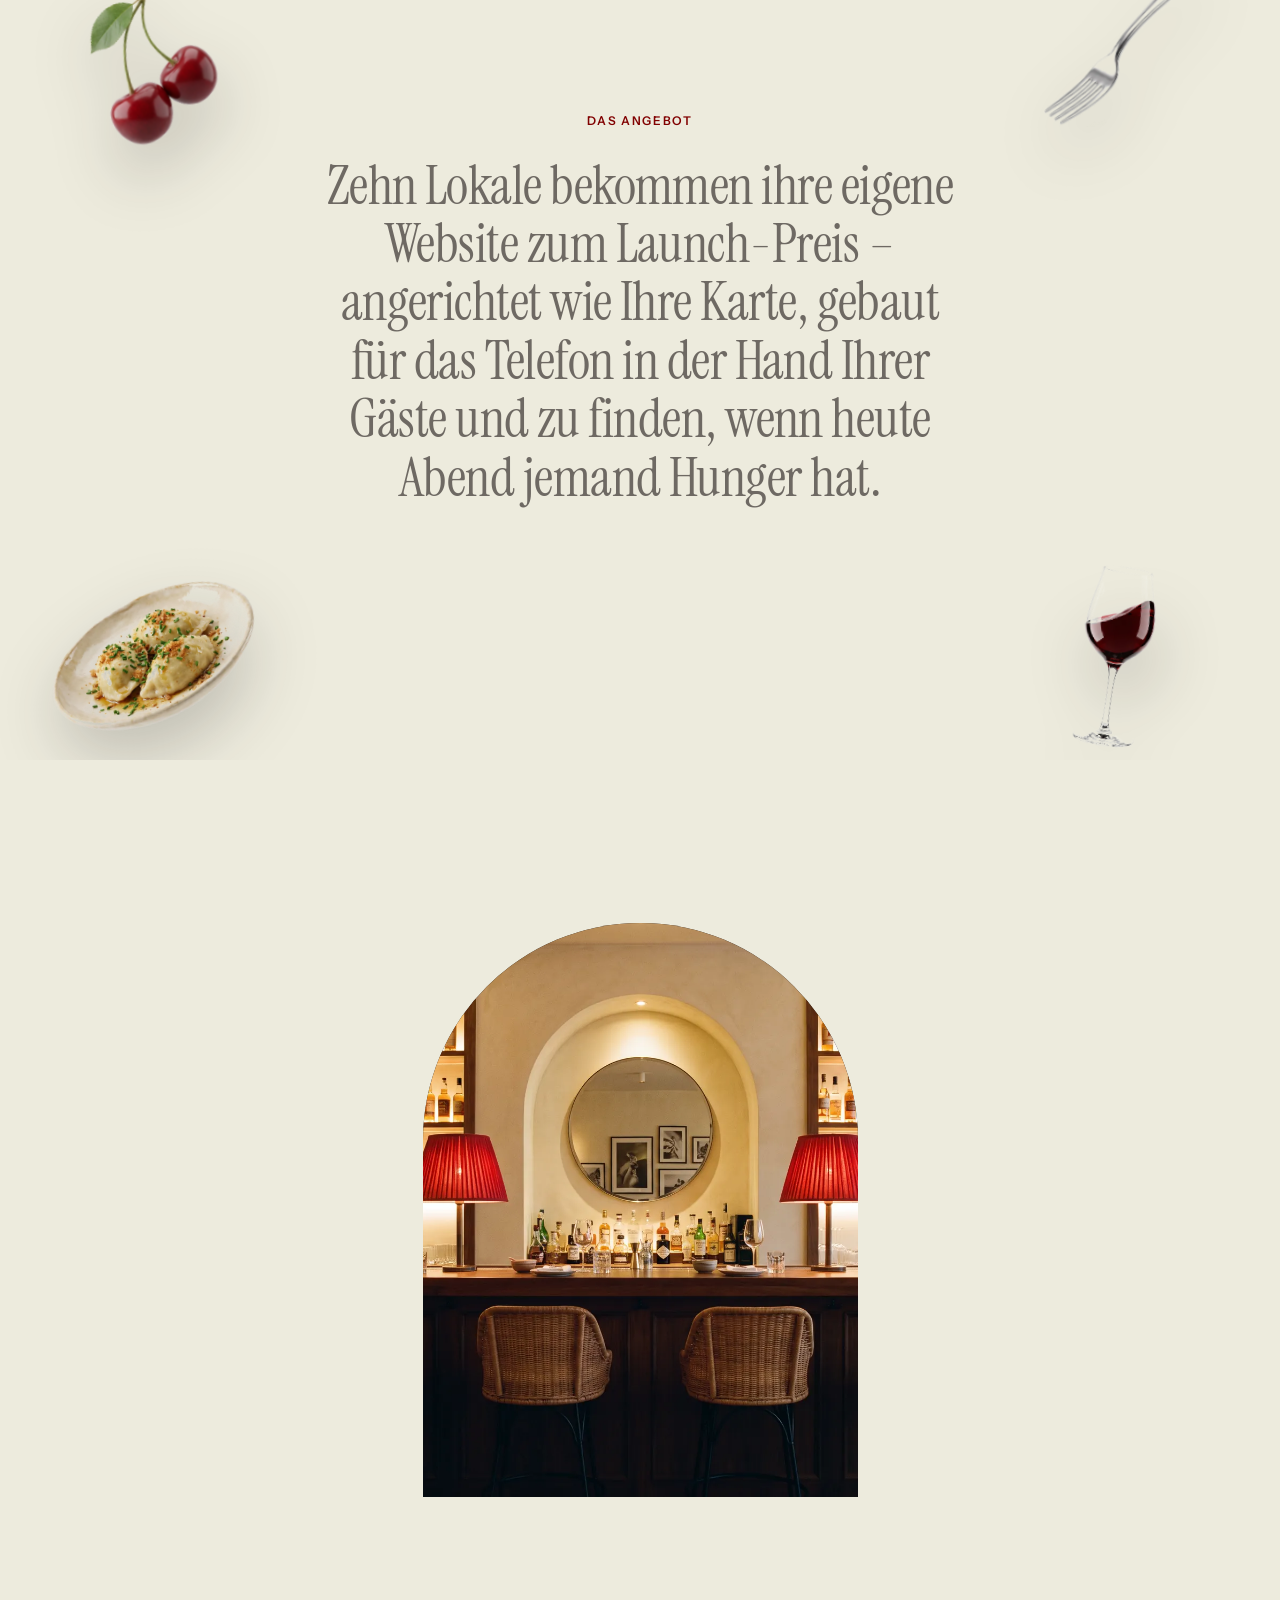
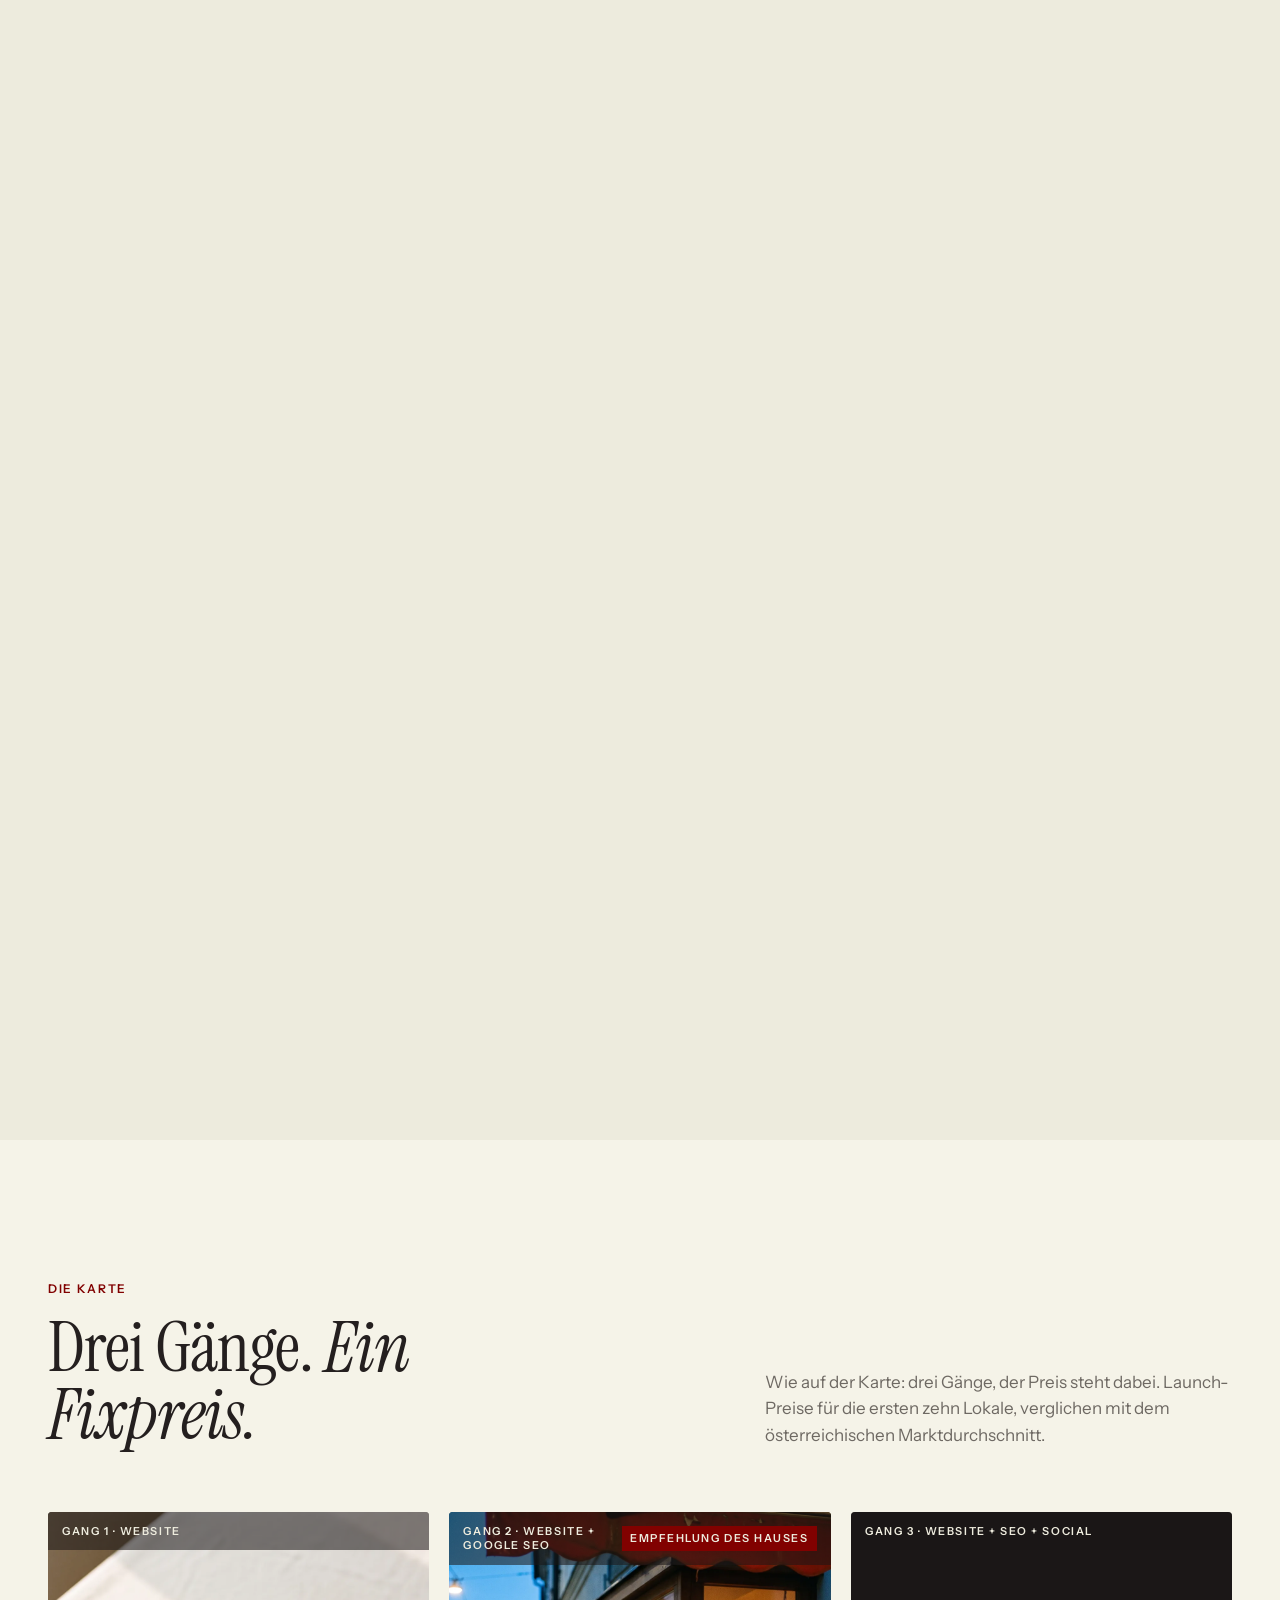
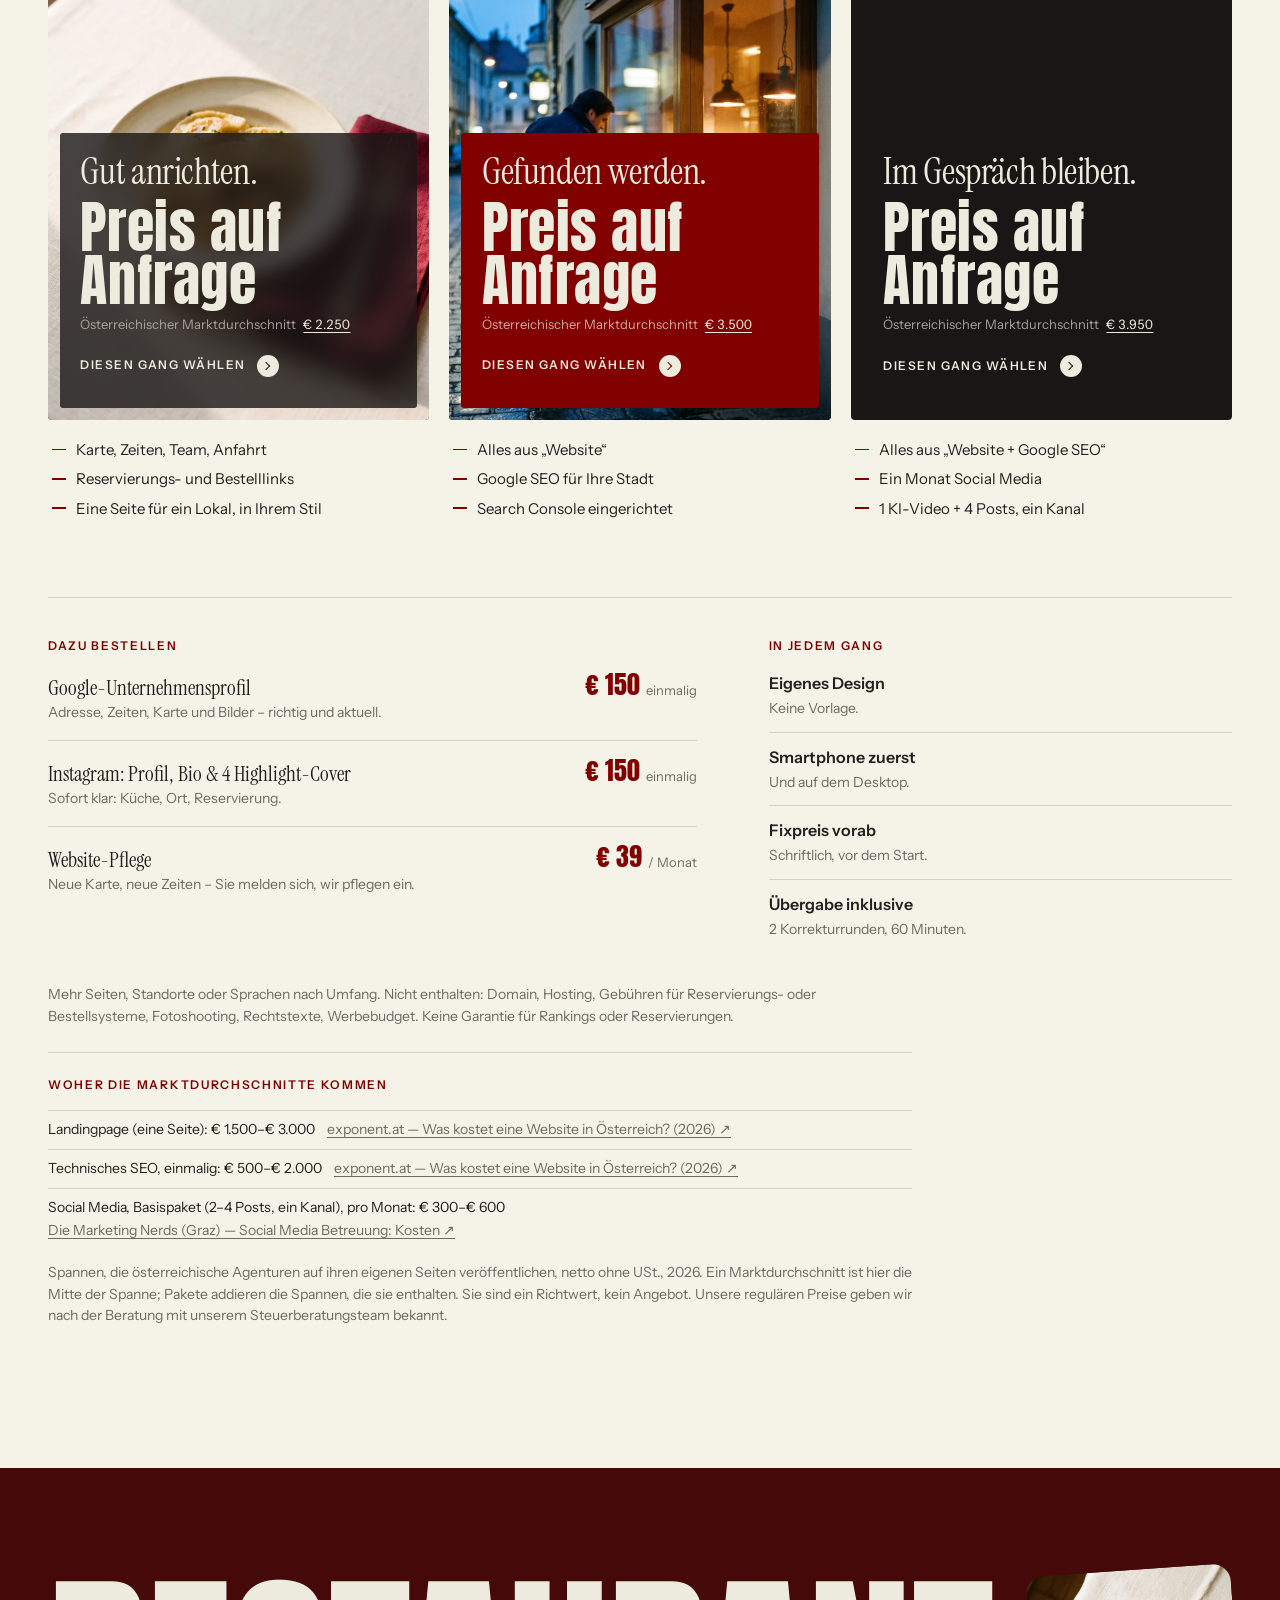
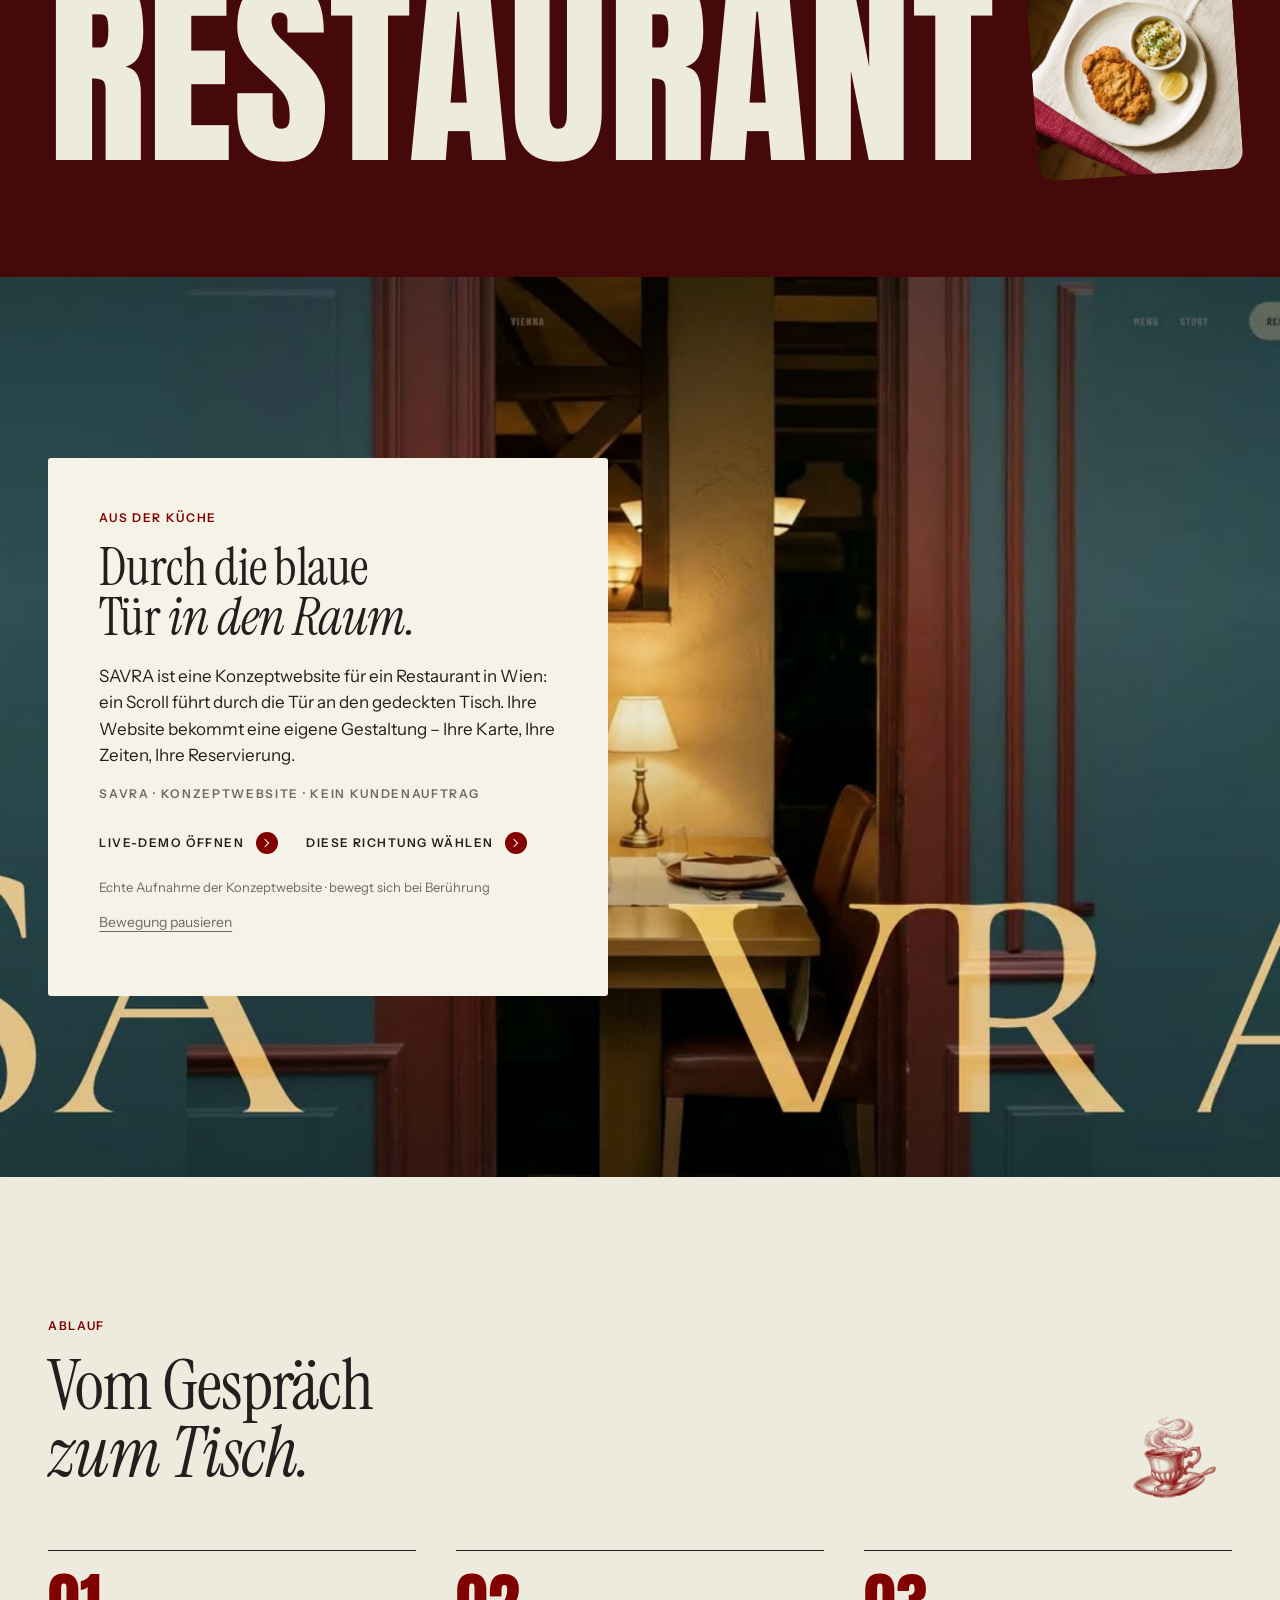
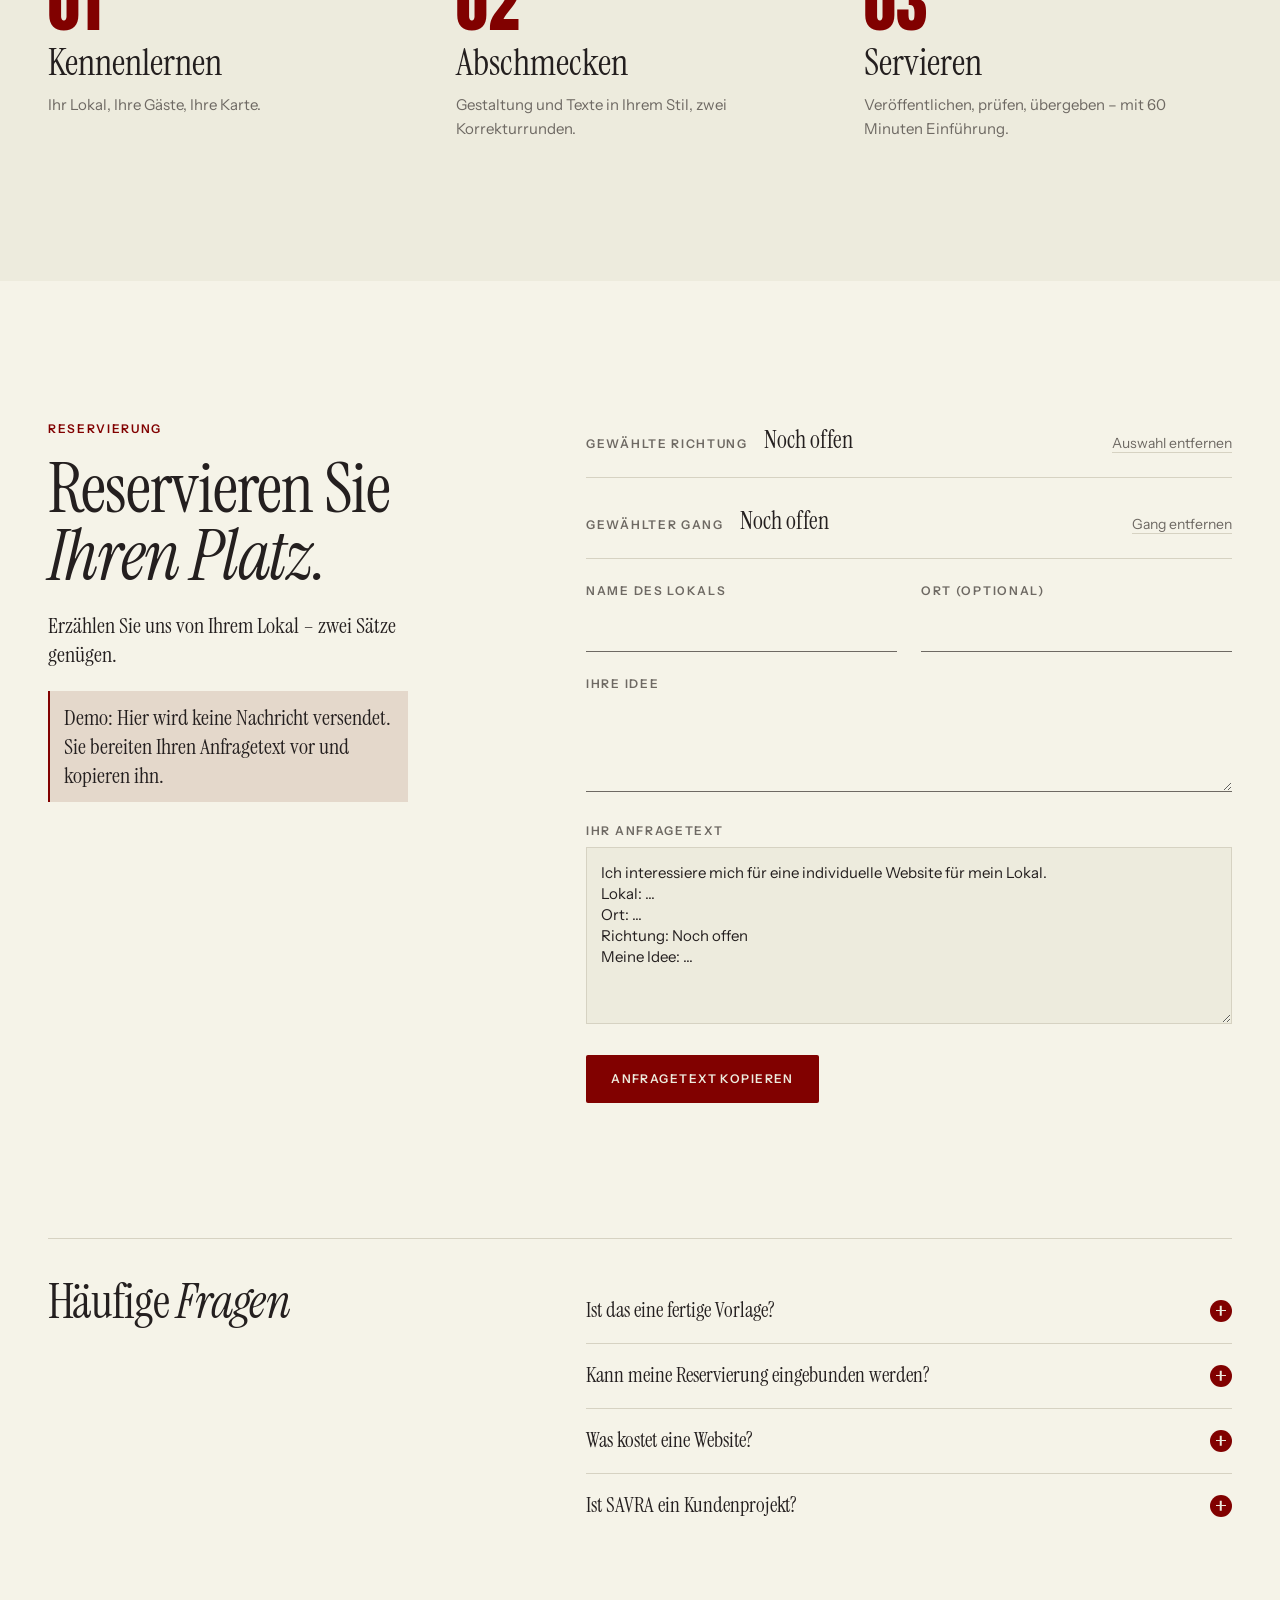
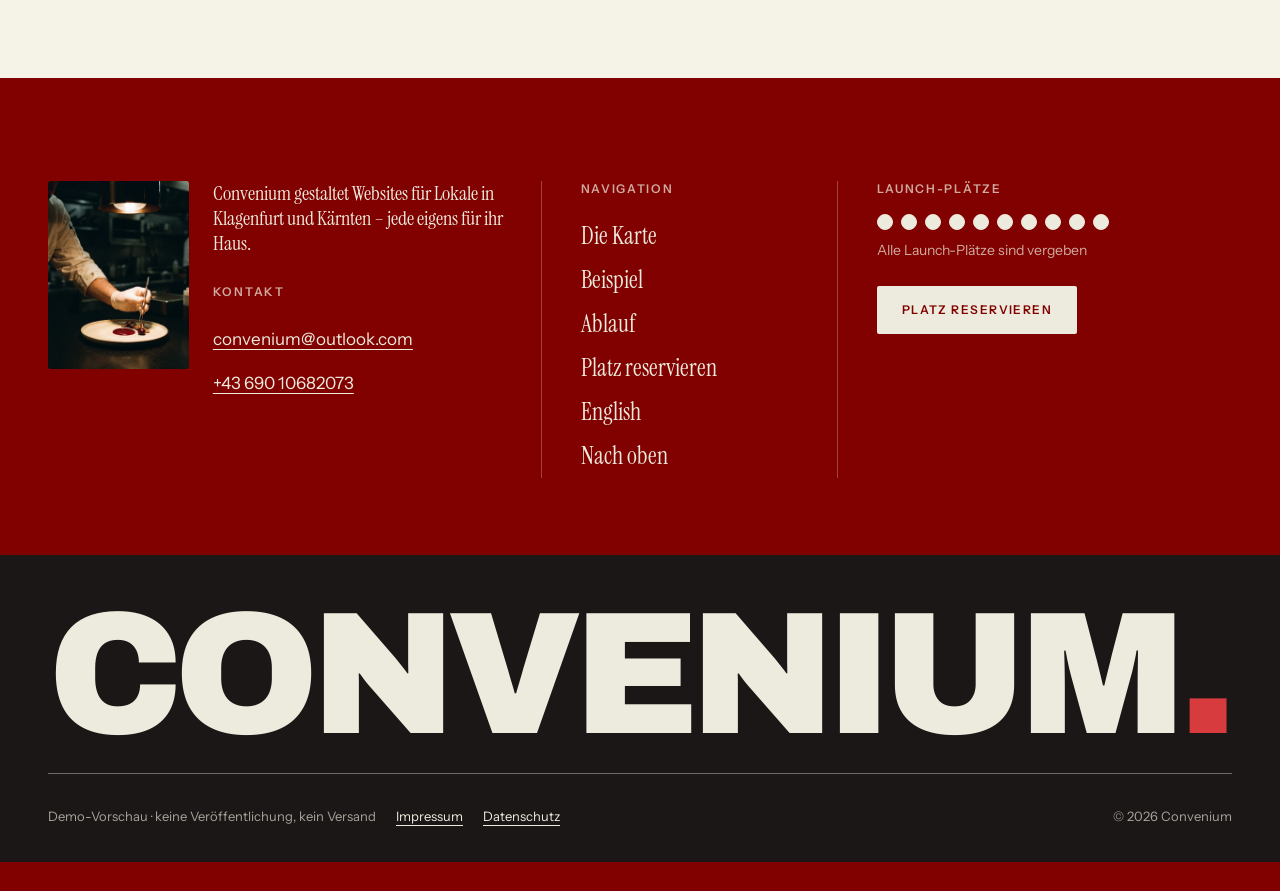
==== commit 3d7ea561: "feat(mobile): fold value list and market sources on phones, 24px tap floor, 16px preview, tab bar on" ====
--- a/index.html
+++ b/index.html
@@ -158,14 +158,14 @@
           </div>
           <div class="value">
             <h3 class="label">In jedem Gang</h3>
-            <ul><li><strong>Eigenes Design</strong><span>Keine Vorlage.</span></li><li><strong>Smartphone zuerst</strong><span>Und auf dem Desktop.</span></li><li><strong>Fixpreis vorab</strong><span>Schriftlich, vor dem Start.</span></li><li><strong>Übergabe inklusive</strong><span>2 Korrekturrunden, 60 Minuten.</span></li></ul>
+            <details class="m-fold" open data-m-fold><summary class="label m-fold-summary">In jedem Gang<span class="faq-mark" aria-hidden="true"></span></summary><ul><li><strong>Eigenes Design</strong><span>Keine Vorlage.</span></li><li><strong>Smartphone zuerst</strong><span>Und auf dem Desktop.</span></li><li><strong>Fixpreis vorab</strong><span>Schriftlich, vor dem Start.</span></li><li><strong>Übergabe inklusive</strong><span>2 Korrekturrunden, 60 Minuten.</span></li></ul></details>
           </div>
         </div>
         <p class="menu-note">Mehr Seiten, Standorte oder Sprachen nach Umfang. Nicht enthalten: Domain, Hosting, Gebühren für Reservierungs- oder Bestellsysteme, Fotoshooting, Rechtstexte, Werbebudget. Keine Garantie für Rankings oder Reservierungen.</p>
         <div class="menu-sources" id="marktquellen">
           <h3 class="label">Woher die Marktdurchschnitte kommen</h3>
-          <ul><li><span class="menu-source-what">Landingpage (eine Seite): € 1.500–€ 3.000</span><a href="https://exponent.at/blog/was-kostet-eine-website-oesterreich-2026" target="_blank" rel="noopener noreferrer">exponent.at — Was kostet eine Website in Österreich? (2026)<span class="sr-only"> (öffnet in neuem Tab)</span> <span aria-hidden="true">↗</span></a></li><li><span class="menu-source-what">Technisches SEO, einmalig: € 500–€ 2.000</span><a href="https://exponent.at/blog/was-kostet-eine-website-oesterreich-2026" target="_blank" rel="noopener noreferrer">exponent.at — Was kostet eine Website in Österreich? (2026)<span class="sr-only"> (öffnet in neuem Tab)</span> <span aria-hidden="true">↗</span></a></li><li><span class="menu-source-what">Social Media, Basispaket (2–4 Posts, ein Kanal), pro Monat: € 300–€ 600</span><a href="https://diemarketingnerds.com/magazin/social-media-betreuung-kosten/" target="_blank" rel="noopener noreferrer">Die Marketing Nerds (Graz) — Social Media Betreuung: Kosten<span class="sr-only"> (öffnet in neuem Tab)</span> <span aria-hidden="true">↗</span></a></li></ul>
-          <p>Spannen, die österreichische Agenturen auf ihren eigenen Seiten veröffentlichen, netto ohne USt., 2026. Ein Marktdurchschnitt ist hier die Mitte der Spanne; Pakete addieren die Spannen, die sie enthalten. Sie sind ein Richtwert, kein Angebot. Unsere regulären Preise geben wir nach der Beratung mit unserem Steuerberatungsteam bekannt.</p>
+          <details class="m-fold" open data-m-fold><summary class="label m-fold-summary">Woher die Marktdurchschnitte kommen<span class="faq-mark" aria-hidden="true"></span></summary><ul><li><span class="menu-source-what">Landingpage (eine Seite): € 1.500–€ 3.000</span><a href="https://exponent.at/blog/was-kostet-eine-website-oesterreich-2026" target="_blank" rel="noopener noreferrer">exponent.at — Was kostet eine Website in Österreich? (2026)<span class="sr-only"> (öffnet in neuem Tab)</span> <span aria-hidden="true">↗</span></a></li><li><span class="menu-source-what">Technisches SEO, einmalig: € 500–€ 2.000</span><a href="https://exponent.at/blog/was-kostet-eine-website-oesterreich-2026" target="_blank" rel="noopener noreferrer">exponent.at — Was kostet eine Website in Österreich? (2026)<span class="sr-only"> (öffnet in neuem Tab)</span> <span aria-hidden="true">↗</span></a></li><li><span class="menu-source-what">Social Media, Basispaket (2–4 Posts, ein Kanal), pro Monat: € 300–€ 600</span><a href="https://diemarketingnerds.com/magazin/social-media-betreuung-kosten/" target="_blank" rel="noopener noreferrer">Die Marketing Nerds (Graz) — Social Media Betreuung: Kosten<span class="sr-only"> (öffnet in neuem Tab)</span> <span aria-hidden="true">↗</span></a></li></ul>
+          <p>Spannen, die österreichische Agenturen auf ihren eigenen Seiten veröffentlichen, netto ohne USt., 2026. Ein Marktdurchschnitt ist hier die Mitte der Spanne; Pakete addieren die Spannen, die sie enthalten. Sie sind ein Richtwert, kein Angebot. Unsere regulären Preise geben wir nach der Beratung mit unserem Steuerberatungsteam bekannt.</p></details>
         </div>
       </div>
     </section>
--- a/styles.css
+++ b/styles.css
@@ -383,7 +383,7 @@
 
 /* ---------- Phone shell (mobile-app-shell): safe areas on four sides, a thumb-zone tab bar, a card rail,
    a phone-sized arch runway, touch feedback, solid plates instead of blur over moving media ---------- */
-.tabbar, .rail-count { display: none; }
+.tabbar, .rail-count, .m-fold-summary { display: none; }
 @media (max-width: 1023px) {
   .cards { display: flex; gap: 14px; max-width: none; margin-inline: calc(-1 * var(--gutter)); padding: 4px var(--gutter) 8px; overflow-x: auto; scroll-snap-type: x mandatory; scroll-padding-inline: var(--gutter); overscroll-behavior-x: contain; scrollbar-width: none; }
   .cards::-webkit-scrollbar { display: none; }
@@ -406,6 +406,22 @@
   .site-footer { padding-bottom: calc(96px + env(safe-area-inset-bottom)); }
   .arch.is-staged { height: 190vh; }
   .hero-panel { padding-top: calc(104px + env(safe-area-inset-top)); }
+  /* Folds: the value list and the market sources close on phones (script.js); their h3 stays for the outline. */
+  .value > h3.label, .menu-sources > h3.label { position: absolute; width: 1px; height: 1px; overflow: hidden; clip: rect(0 0 0 0); white-space: nowrap; }
+  .m-fold-summary { display: flex; justify-content: space-between; align-items: center; gap: 16px; min-height: 48px; margin: 0; cursor: pointer; list-style: none; }
+  .m-fold-summary::-webkit-details-marker { display: none; }
+  .m-fold[open] .faq-mark::after { transform: rotate(0deg); }
+  .menu-foot { gap: 24px; }
+  .menu-sources { padding-top: 0; }
+  .menu-sources .m-fold-summary { color: var(--gray); }
+  /* Tap floor (24 px box, not only the ::before halo) for the inline price and source links. */
+  .card-market a, .campaign-source { display: inline-block; padding-block: 4px; margin-block: -4px; }
+  .legal a { display: inline-block; padding-block: 2px; }
+  .legal-header a { min-width: 44px; justify-content: center; }
+  .preview { font-size: 16px; }
+  .legal-page .tabbar a { color: var(--gray-noir); }
+  .legal-page .tabbar .tabbar-cta { color: var(--cotton); }
+  .legal-page .legal { padding-bottom: calc(112px + env(safe-area-inset-bottom)); }
 }
 .tab-icon { position: relative; display: block; width: 18px; height: 14px; color: inherit; }
 .tab-icon--menu { border-top: 1.5px solid; border-bottom: 1.5px solid; }
